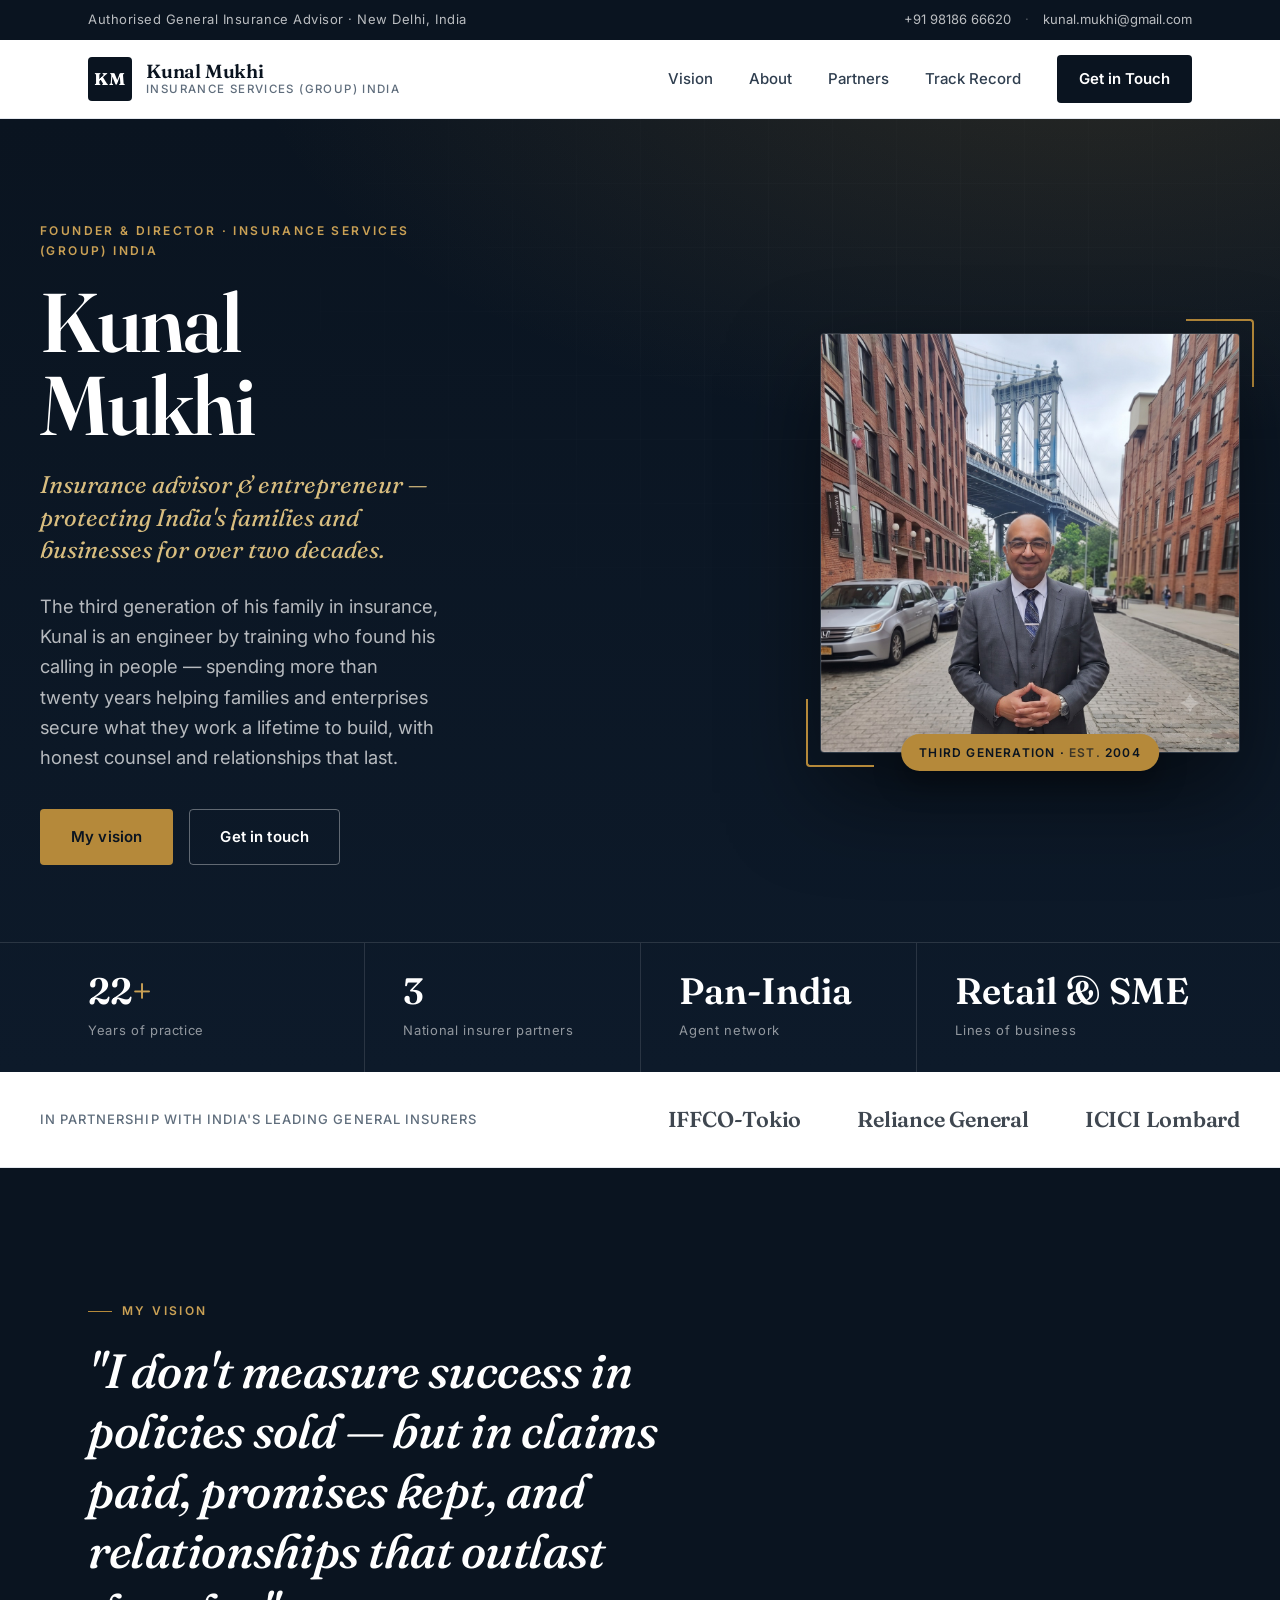
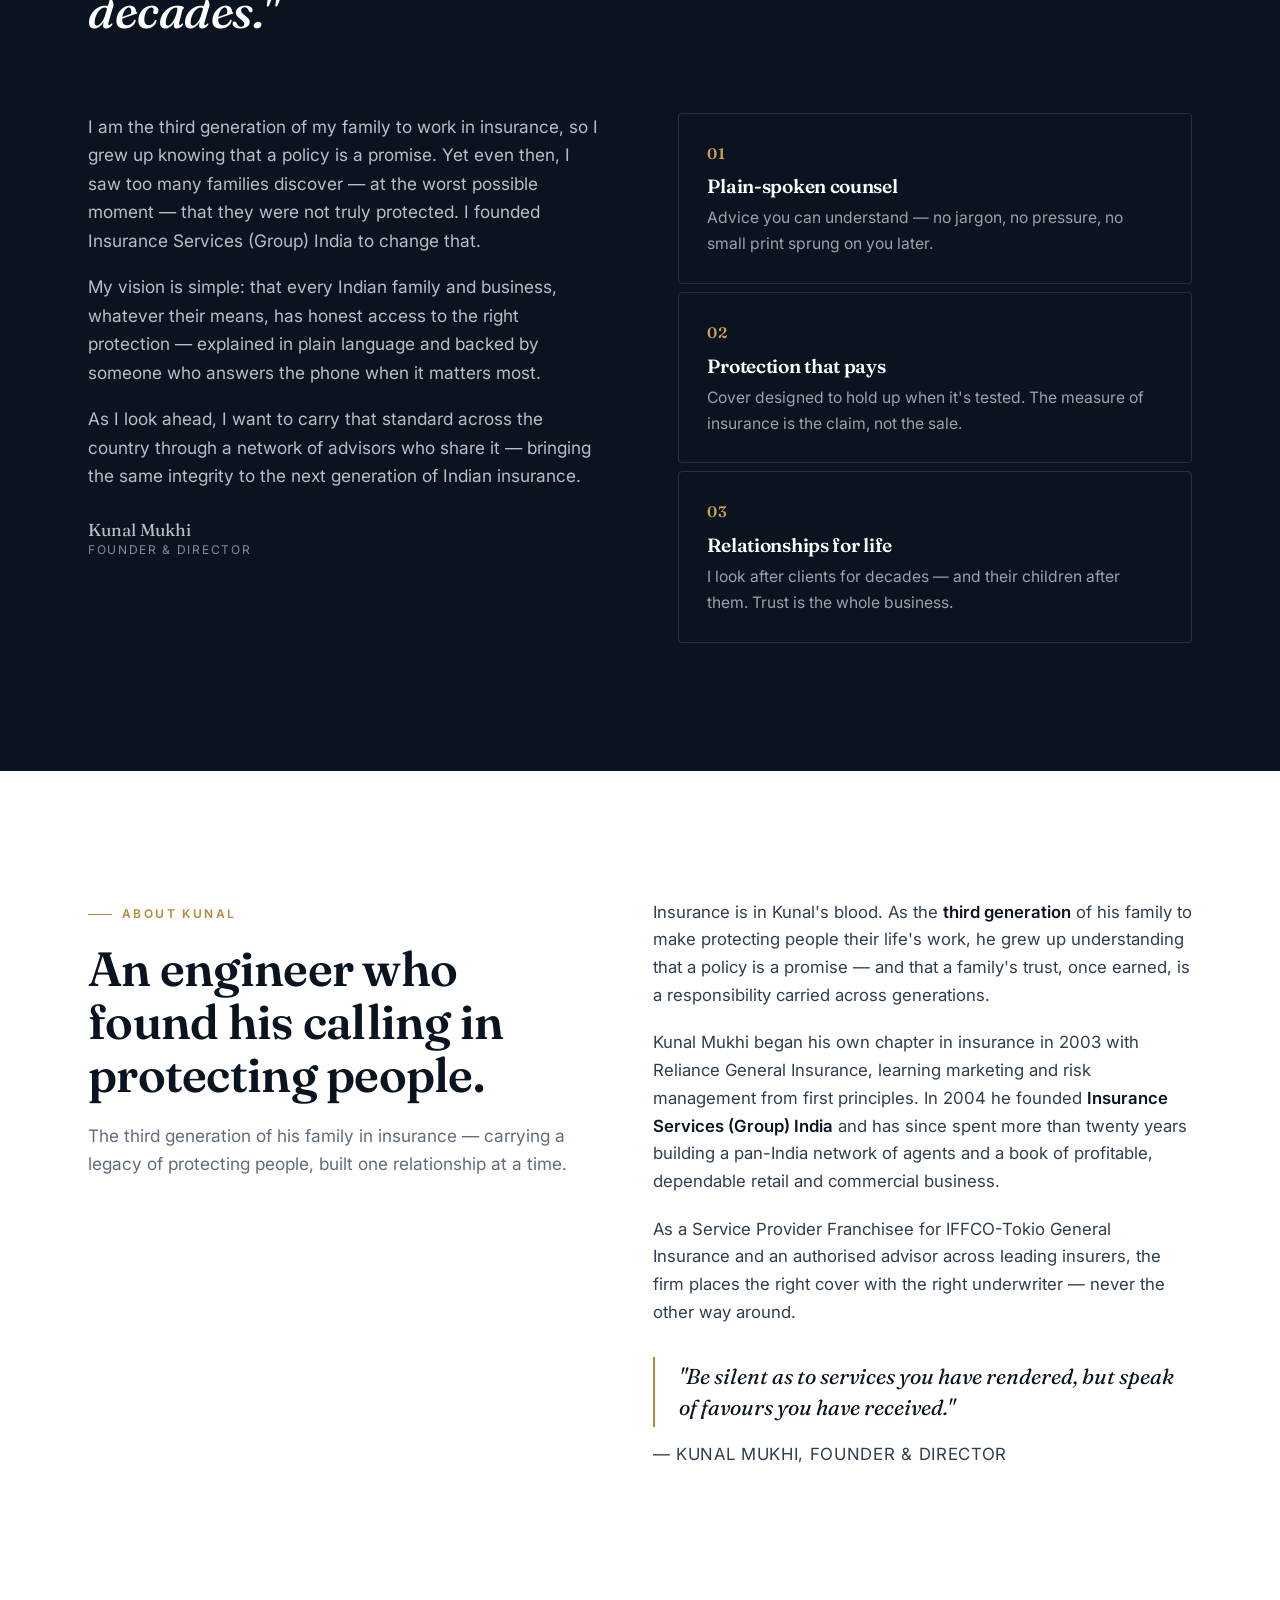
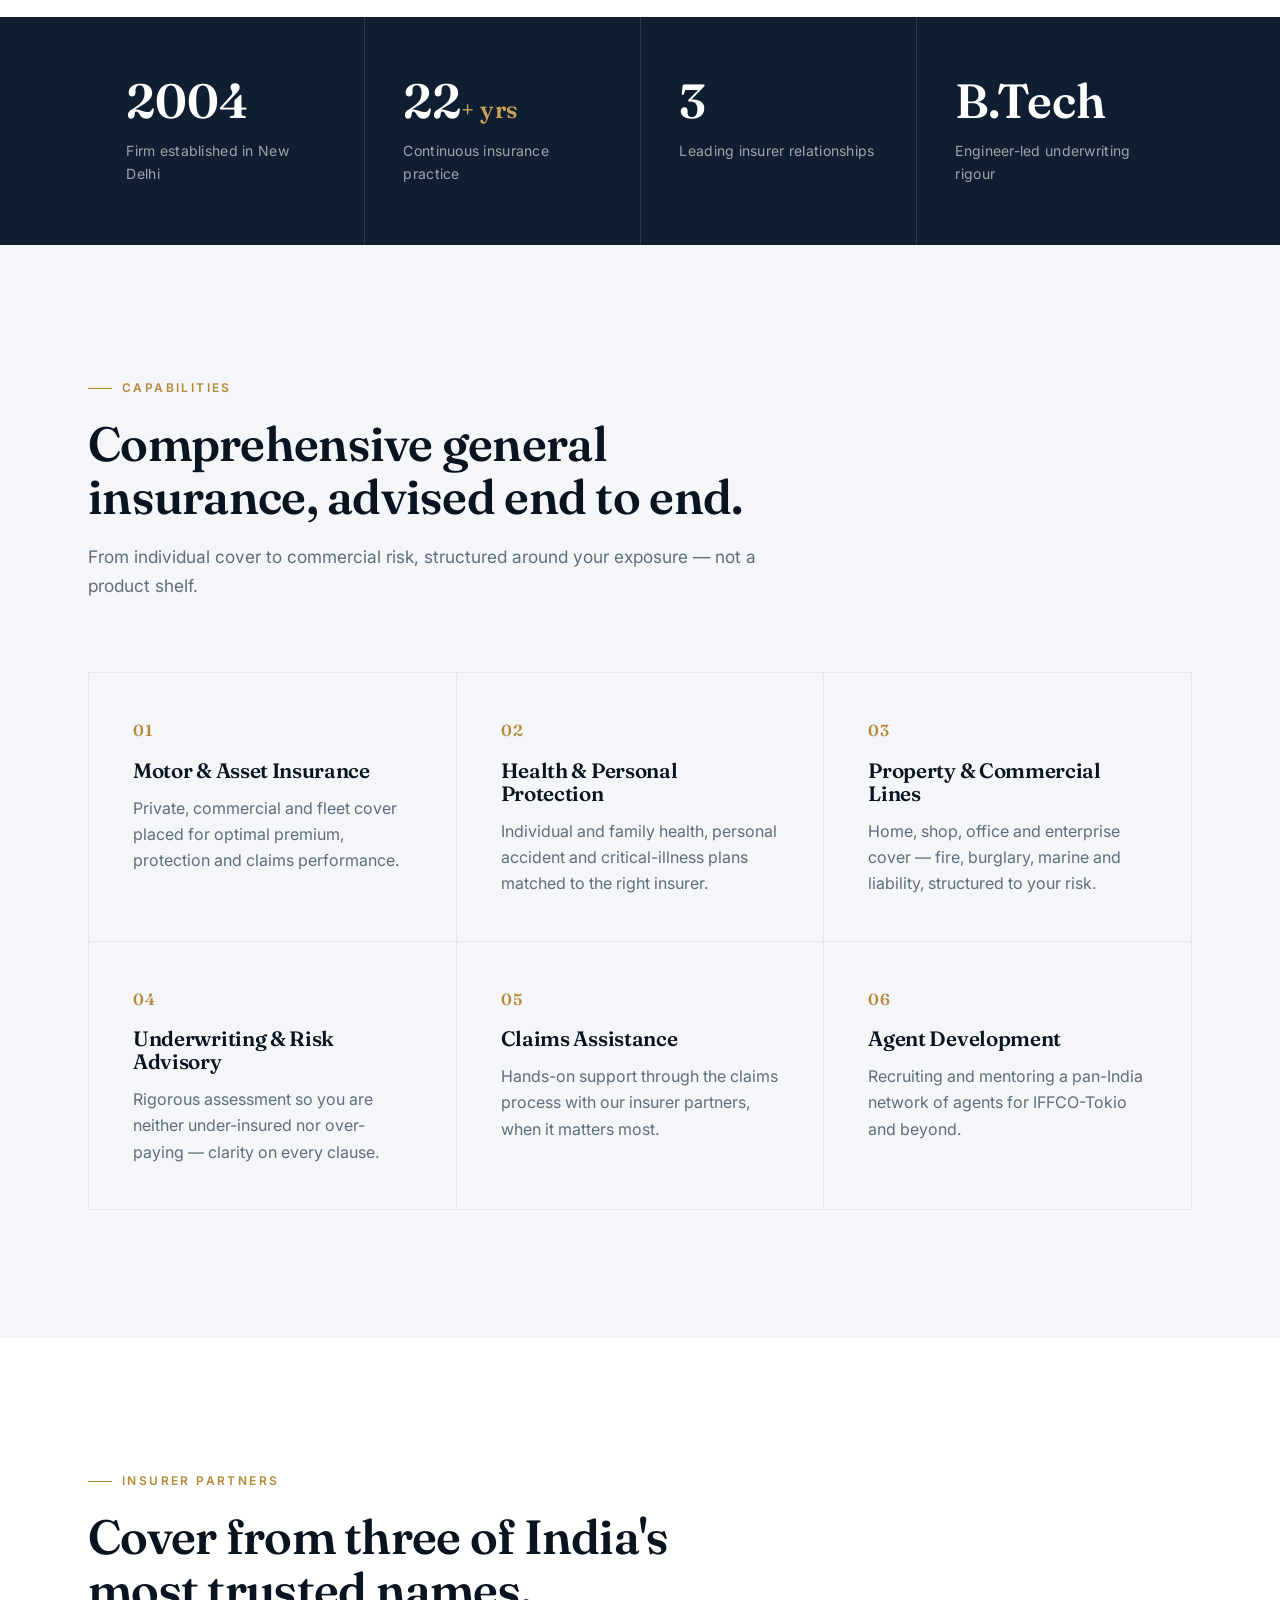
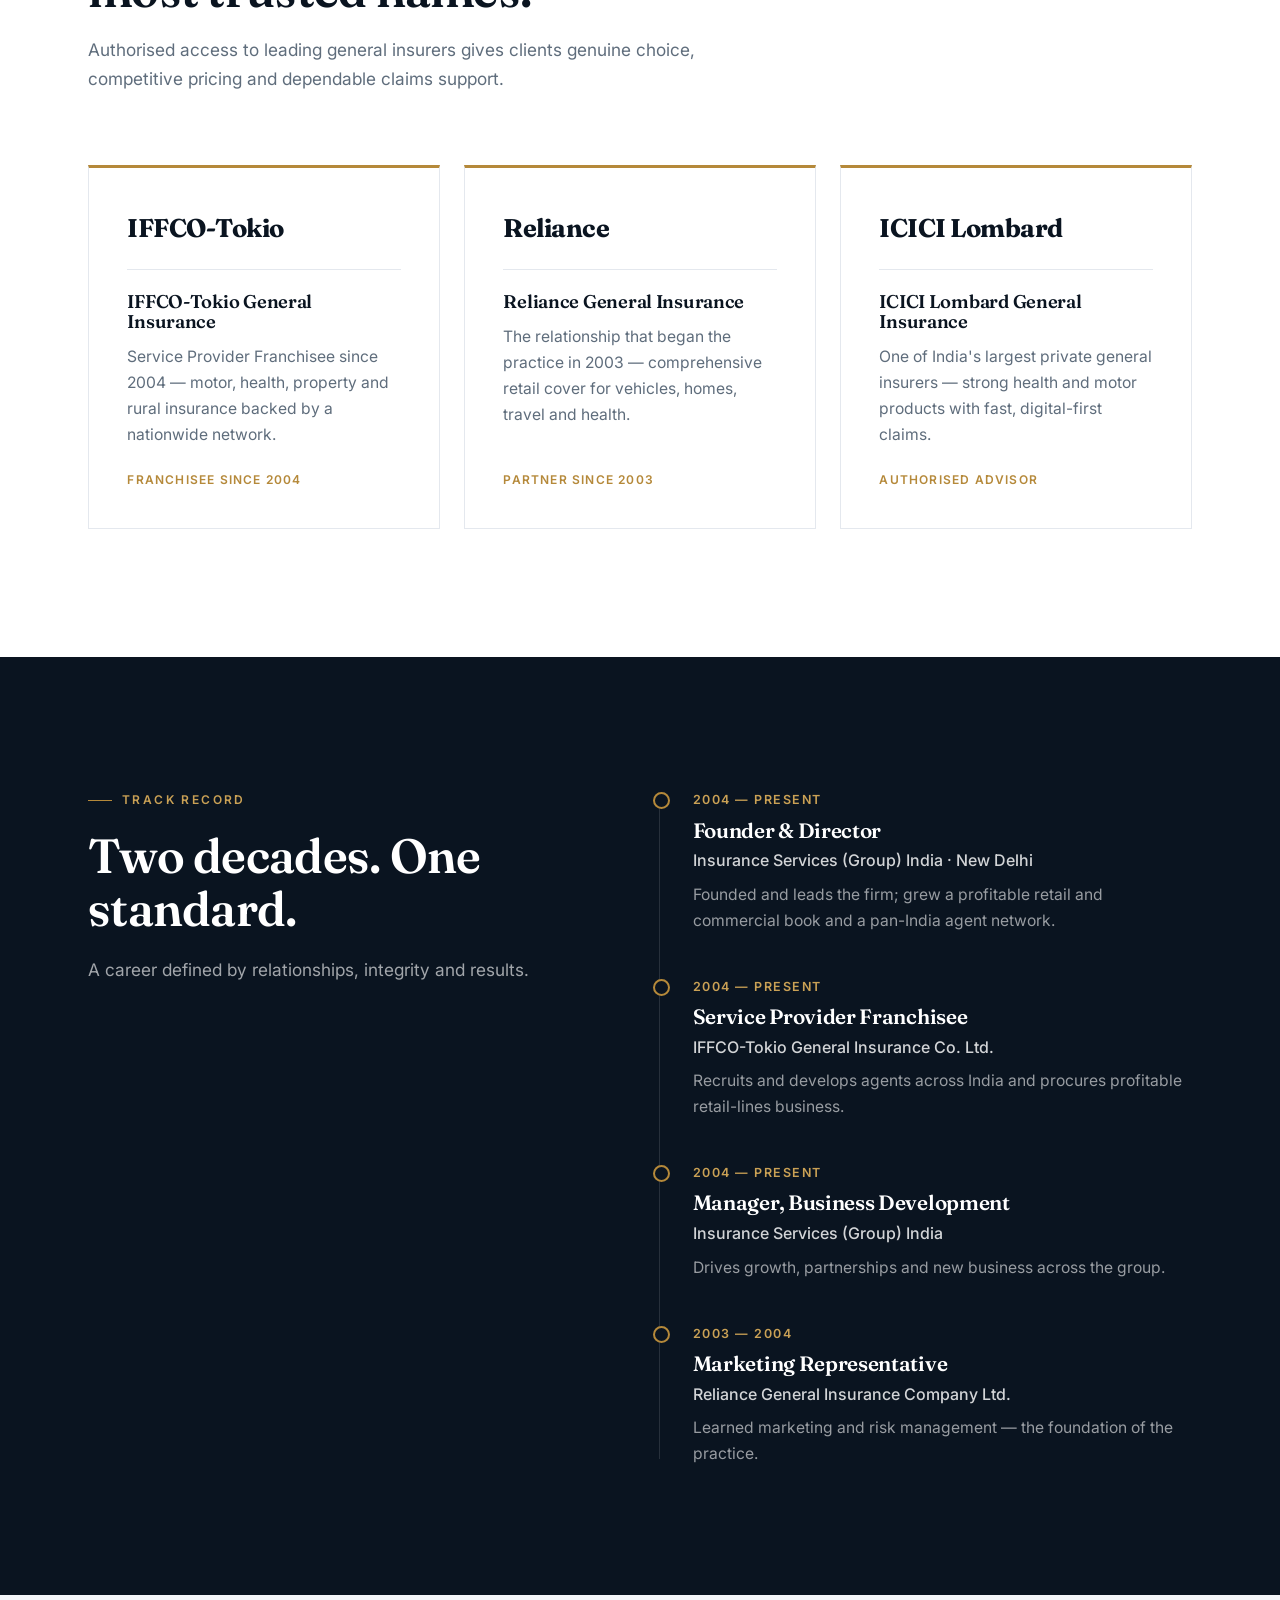
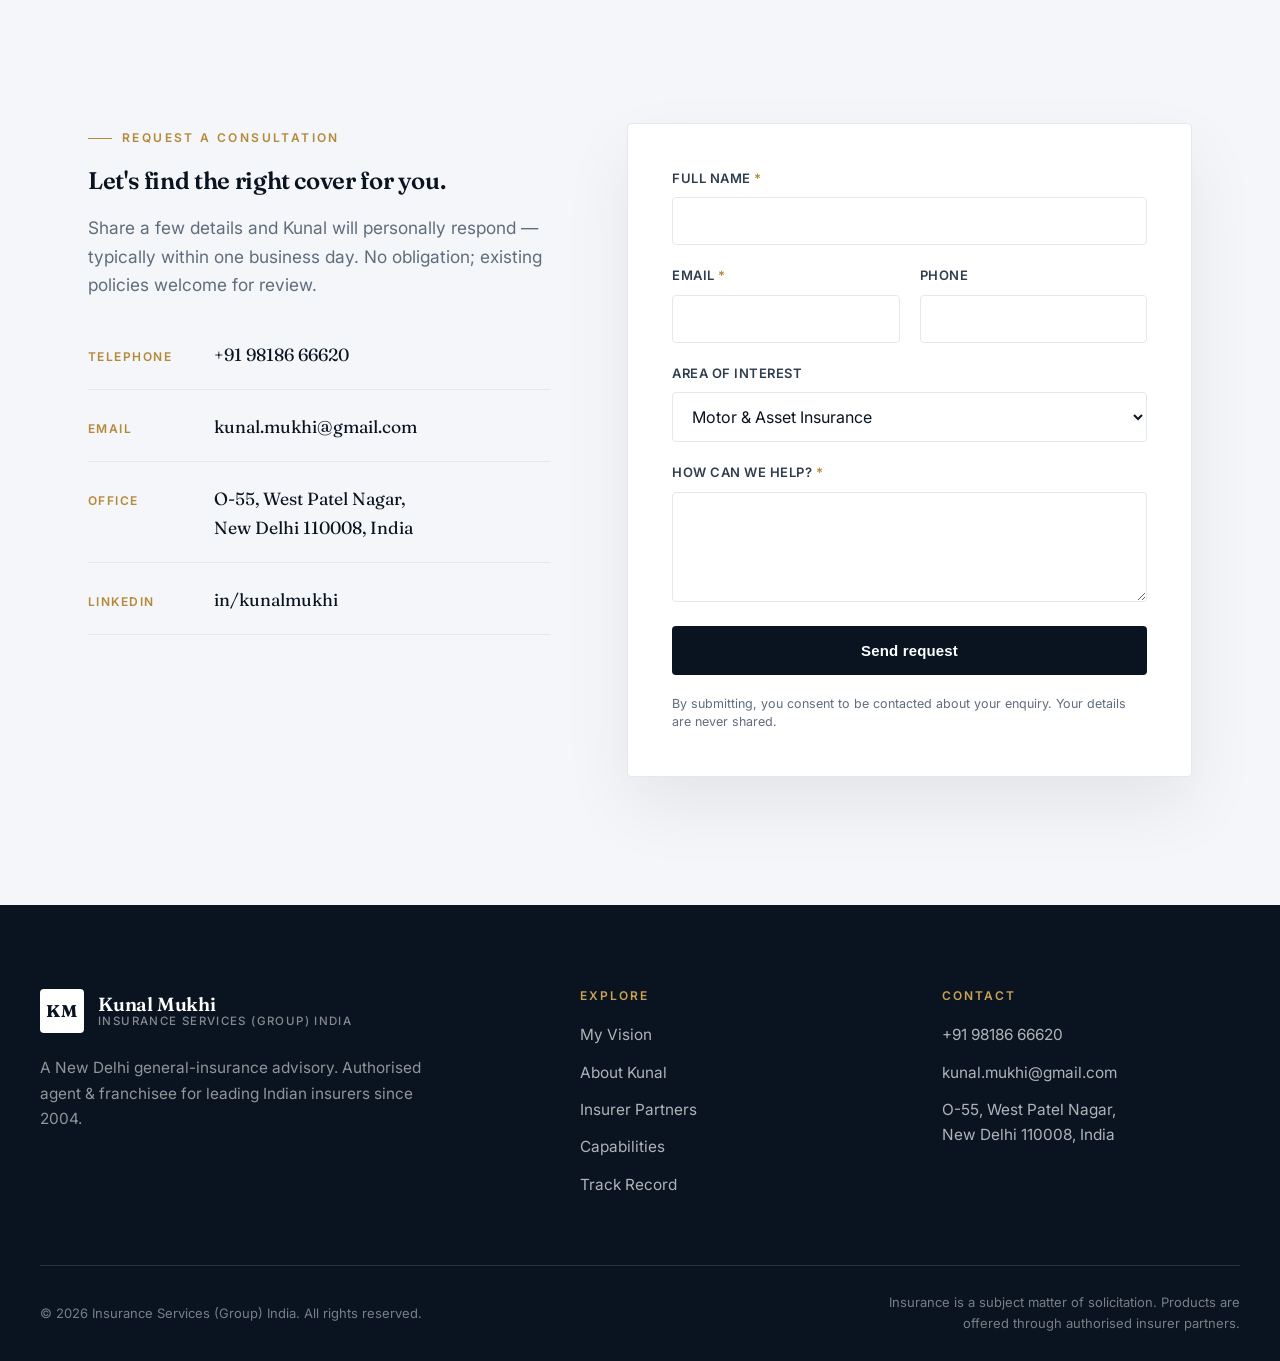
==== index.html @ b54c8eea "Kunal Mukhi personal website: institutional one-page landing - Personal, third-generation insurance " ====
<!DOCTYPE html>
<html lang="en">
<head>
  <meta charset="UTF-8" />
  <meta name="viewport" content="width=device-width, initial-scale=1.0" />
  <title>Kunal Mukhi — Insurance Services (Group) India</title>
  <meta name="description" content="Insurance Services (Group) India — a New Delhi general-insurance advisory led by Kunal Mukhi. Two decades of trusted underwriting, risk advisory and retail cover, in partnership with India's leading insurers." />
  <link rel="preconnect" href="https://fonts.googleapis.com" />
  <link rel="preconnect" href="https://fonts.gstatic.com" crossorigin />
  <link href="https://fonts.googleapis.com/css2?family=Fraunces:opsz,wght@9..144,400;9..144,500;9..144,600;9..144,700&family=Inter:wght@400;500;600;700&display=swap" rel="stylesheet" />
  <link rel="stylesheet" href="styles.css" />
</head>
<body>
  <!-- ===== Utility bar ===== -->
  <div class="utility">
    <div class="wrap utility__inner">
      <span class="utility__tag">Authorised General Insurance Advisor · New Delhi, India</span>
      <div class="utility__contact">
        <a href="tel:+919818666620">+91 98186 66620</a>
        <span class="sep">·</span>
        <a href="mailto:kunal.mukhi@gmail.com">kunal.mukhi@gmail.com</a>
      </div>
    </div>
  </div>

  <!-- ===== Navigation ===== -->
  <header class="nav" id="top">
    <div class="wrap nav__inner">
      <a href="#top" class="brand">
        <span class="brand__mark">KM</span>
        <span class="brand__text">
          <span class="brand__name">Kunal Mukhi</span>
          <span class="brand__sub">Insurance Services (Group) India</span>
        </span>
      </a>
      <nav class="nav__links" aria-label="Primary">
        <a href="#vision">Vision</a>
        <a href="#about">About</a>
        <a href="#partners">Partners</a>
        <a href="#record">Track Record</a>
        <a href="#contact" class="nav__cta">Get in Touch</a>
      </nav>
      <button class="nav__toggle" aria-label="Toggle menu" aria-expanded="false">
        <span></span><span></span><span></span>
      </button>
    </div>
  </header>

  <!-- ===== Hero ===== -->
  <section class="hero">
    <div class="wrap hero__inner">
      <div class="hero__content">
        <p class="eyebrow eyebrow--gold">Founder &amp; Director · Insurance Services (Group) India</p>
        <h1 class="hero__title">Kunal Mukhi</h1>
        <p class="hero__role">Insurance advisor &amp; entrepreneur — protecting India's families and businesses for over two decades.</p>
        <p class="hero__lede">
          The third generation of his family in insurance, Kunal is an engineer by training
          who found his calling in people — spending more than twenty years helping families
          and enterprises secure what they work a lifetime to build, with honest counsel and
          relationships that last.
        </p>
        <div class="hero__actions">
          <a href="#vision" class="btn btn--gold">My vision</a>
          <a href="#contact" class="btn btn--outline-light">Get in touch</a>
        </div>
      </div>
      <div class="hero__portrait">
        <div class="hero__frame">
          <img src="assets/kunal-mukhi.jpg" alt="Portrait of Kunal Mukhi" width="1200" height="1200" loading="eager" />
        </div>
        <span class="hero__badge">Third Generation · <em>Est.</em> 2004</span>
      </div>
    </div>
    <div class="hero__figures">
      <div class="wrap figures">
        <div class="figure"><span class="figure__num">22<em>+</em></span><span class="figure__label">Years of practice</span></div>
        <div class="figure"><span class="figure__num">3</span><span class="figure__label">National insurer partners</span></div>
        <div class="figure"><span class="figure__num">Pan&#8209;India</span><span class="figure__label">Agent network</span></div>
        <div class="figure"><span class="figure__num">Retail &amp; SME</span><span class="figure__label">Lines of business</span></div>
      </div>
    </div>
  </section>

  <!-- ===== Trust / partner strip ===== -->
  <section class="trust">
    <div class="wrap trust__inner">
      <p class="trust__label">In partnership with India's leading general insurers</p>
      <ul class="trust__logos">
        <li>IFFCO-Tokio</li>
        <li>Reliance General</li>
        <li>ICICI Lombard</li>
      </ul>
    </div>
  </section>

  <!-- ===== Vision ===== -->
  <section class="section section--dark vision" id="vision">
    <div class="wrap">
      <div class="section__head section__head--wide section__head--onDark">
        <p class="kicker kicker--gold">My Vision</p>
        <h2 class="vision__statement">"I don't measure success in policies sold — but in claims paid, promises kept, and relationships that outlast decades."</h2>
      </div>
      <div class="vision__body">
        <div class="vision__text">
          <p>
            I am the third generation of my family to work in insurance, so I grew up knowing
            that a policy is a promise. Yet even then, I saw too many families discover — at the
            worst possible moment — that they were not truly protected. I founded Insurance
            Services (Group) India to change that.
          </p>
          <p>
            My vision is simple: that every Indian family and business, whatever their means,
            has honest access to the right protection — explained in plain language and backed
            by someone who answers the phone when it matters most.
          </p>
          <p>
            As I look ahead, I want to carry that standard across the country through a
            network of advisors who share it — bringing the same integrity to the next
            generation of Indian insurance.
          </p>
          <p class="vision__sign">Kunal Mukhi</p>
          <p class="vision__sign-role">Founder &amp; Director</p>
        </div>
        <ul class="vision__pillars">
          <li>
            <span class="pillar__no">01</span>
            <h3>Plain-spoken counsel</h3>
            <p>Advice you can understand — no jargon, no pressure, no small print sprung on you later.</p>
          </li>
          <li>
            <span class="pillar__no">02</span>
            <h3>Protection that pays</h3>
            <p>Cover designed to hold up when it's tested. The measure of insurance is the claim, not the sale.</p>
          </li>
          <li>
            <span class="pillar__no">03</span>
            <h3>Relationships for life</h3>
            <p>I look after clients for decades — and their children after them. Trust is the whole business.</p>
          </li>
        </ul>
      </div>
    </div>
  </section>

  <!-- ===== About ===== -->
  <section class="section" id="about">
    <div class="wrap grid-split">
      <div class="section__head">
        <p class="kicker">About Kunal</p>
        <h2>An engineer who found his calling in protecting people.</h2>
        <p class="section__sub">
          The third generation of his family in insurance — carrying a legacy of protecting
          people, built one relationship at a time.
        </p>
      </div>
      <div class="prose">
        <p>
          Insurance is in Kunal's blood. As the <strong>third generation</strong> of his family
          to make protecting people their life's work, he grew up understanding that a policy is
          a promise — and that a family's trust, once earned, is a responsibility carried across
          generations.
        </p>
        <p>
          Kunal Mukhi began his own chapter in insurance in 2003 with Reliance General Insurance, learning
          marketing and risk management from first principles. In 2004 he founded
          <strong>Insurance Services (Group) India</strong> and has since spent more than
          twenty years building a pan-India network of agents and a book of profitable,
          dependable retail and commercial business.
        </p>
        <p>
          As a Service Provider Franchisee for IFFCO-Tokio General Insurance and an
          authorised advisor across leading insurers, the firm places the right cover with
          the right underwriter — never the other way around.
        </p>
        <blockquote>
          "Be silent as to services you have rendered, but speak of favours you have received."
        </blockquote>
        <p class="prose__sign">— Kunal Mukhi, Founder &amp; Director</p>
      </div>
    </div>
  </section>

  <!-- ===== Stats band ===== -->
  <section class="band">
    <div class="wrap band__grid">
      <div class="band__item">
        <span class="band__num">2004</span>
        <span class="band__label">Firm established in New Delhi</span>
      </div>
      <div class="band__item">
        <span class="band__num">22<em>+ yrs</em></span>
        <span class="band__label">Continuous insurance practice</span>
      </div>
      <div class="band__item">
        <span class="band__num">3</span>
        <span class="band__label">Leading insurer relationships</span>
      </div>
      <div class="band__item">
        <span class="band__num">B.Tech</span>
        <span class="band__label">Engineer-led underwriting rigour</span>
      </div>
    </div>
  </section>

  <!-- ===== Capabilities ===== -->
  <section class="section section--alt" id="capabilities">
    <div class="wrap">
      <div class="section__head section__head--wide">
        <p class="kicker">Capabilities</p>
        <h2>Comprehensive general insurance, advised end to end.</h2>
        <p class="section__sub">From individual cover to commercial risk, structured around your exposure — not a product shelf.</p>
      </div>
      <div class="caps">
        <article class="cap">
          <span class="cap__no">01</span>
          <h3>Motor &amp; Asset Insurance</h3>
          <p>Private, commercial and fleet cover placed for optimal premium, protection and claims performance.</p>
        </article>
        <article class="cap">
          <span class="cap__no">02</span>
          <h3>Health &amp; Personal Protection</h3>
          <p>Individual and family health, personal accident and critical-illness plans matched to the right insurer.</p>
        </article>
        <article class="cap">
          <span class="cap__no">03</span>
          <h3>Property &amp; Commercial Lines</h3>
          <p>Home, shop, office and enterprise cover — fire, burglary, marine and liability, structured to your risk.</p>
        </article>
        <article class="cap">
          <span class="cap__no">04</span>
          <h3>Underwriting &amp; Risk Advisory</h3>
          <p>Rigorous assessment so you are neither under-insured nor over-paying — clarity on every clause.</p>
        </article>
        <article class="cap">
          <span class="cap__no">05</span>
          <h3>Claims Assistance</h3>
          <p>Hands-on support through the claims process with our insurer partners, when it matters most.</p>
        </article>
        <article class="cap">
          <span class="cap__no">06</span>
          <h3>Agent Development</h3>
          <p>Recruiting and mentoring a pan-India network of agents for IFFCO-Tokio and beyond.</p>
        </article>
      </div>
    </div>
  </section>

  <!-- ===== Partners ===== -->
  <section class="section" id="partners">
    <div class="wrap">
      <div class="section__head section__head--wide">
        <p class="kicker">Insurer Partners</p>
        <h2>Cover from three of India's most trusted names.</h2>
        <p class="section__sub">
          Authorised access to leading general insurers gives clients genuine choice,
          competitive pricing and dependable claims support.
        </p>
      </div>
      <div class="partners">
        <article class="partner">
          <div class="partner__wordmark">IFFCO-Tokio</div>
          <h3>IFFCO-Tokio General Insurance</h3>
          <p>Service Provider Franchisee since 2004 — motor, health, property and rural insurance backed by a nationwide network.</p>
          <span class="partner__meta">Franchisee since 2004</span>
        </article>
        <article class="partner">
          <div class="partner__wordmark">Reliance</div>
          <h3>Reliance General Insurance</h3>
          <p>The relationship that began the practice in 2003 — comprehensive retail cover for vehicles, homes, travel and health.</p>
          <span class="partner__meta">Partner since 2003</span>
        </article>
        <article class="partner">
          <div class="partner__wordmark">ICICI Lombard</div>
          <h3>ICICI Lombard General Insurance</h3>
          <p>One of India's largest private general insurers — strong health and motor products with fast, digital-first claims.</p>
          <span class="partner__meta">Authorised advisor</span>
        </article>
      </div>
    </div>
  </section>

  <!-- ===== Track record / timeline ===== -->
  <section class="section section--dark" id="record">
    <div class="wrap grid-split">
      <div class="section__head section__head--onDark">
        <p class="kicker kicker--gold">Track Record</p>
        <h2>Two decades. One standard.</h2>
        <p class="section__sub">A career defined by relationships, integrity and results.</p>
      </div>
      <ol class="timeline">
        <li class="tl">
          <span class="tl__year">2004 — Present</span>
          <h3>Founder &amp; Director</h3>
          <p class="tl__org">Insurance Services (Group) India · New Delhi</p>
          <p>Founded and leads the firm; grew a profitable retail and commercial book and a pan-India agent network.</p>
        </li>
        <li class="tl">
          <span class="tl__year">2004 — Present</span>
          <h3>Service Provider Franchisee</h3>
          <p class="tl__org">IFFCO-Tokio General Insurance Co. Ltd.</p>
          <p>Recruits and develops agents across India and procures profitable retail-lines business.</p>
        </li>
        <li class="tl">
          <span class="tl__year">2004 — Present</span>
          <h3>Manager, Business Development</h3>
          <p class="tl__org">Insurance Services (Group) India</p>
          <p>Drives growth, partnerships and new business across the group.</p>
        </li>
        <li class="tl">
          <span class="tl__year">2003 — 2004</span>
          <h3>Marketing Representative</h3>
          <p class="tl__org">Reliance General Insurance Company Ltd.</p>
          <p>Learned marketing and risk management — the foundation of the practice.</p>
        </li>
      </ol>
    </div>
  </section>

  <!-- ===== Contact ===== -->
  <section class="section section--alt" id="contact">
    <div class="wrap contact">
      <div class="contact__intro">
        <p class="kicker">Request a Consultation</p>
        <h2>Let's find the right cover for you.</h2>
        <p class="section__sub">
          Share a few details and Kunal will personally respond — typically within one
          business day. No obligation; existing policies welcome for review.
        </p>
        <ul class="contact__list">
          <li>
            <span class="contact__k">Telephone</span>
            <a class="contact__v" href="tel:+919818666620">+91 98186 66620</a>
          </li>
          <li>
            <span class="contact__k">Email</span>
            <a class="contact__v" href="mailto:kunal.mukhi@gmail.com">kunal.mukhi@gmail.com</a>
          </li>
          <li>
            <span class="contact__k">Office</span>
            <span class="contact__v">O-55, West Patel Nagar,<br />New Delhi 110008, India</span>
          </li>
          <li>
            <span class="contact__k">LinkedIn</span>
            <a class="contact__v" href="https://www.linkedin.com/in/kunalmukhi-83765b1a" target="_blank" rel="noopener">in/kunalmukhi</a>
          </li>
        </ul>
      </div>

      <div class="formcard">
        <form id="contactForm" class="form" novalidate>
          <div class="field">
            <label for="name">Full name <span aria-hidden="true">*</span></label>
            <input type="text" id="name" name="name" autocomplete="name" required />
          </div>
          <div class="field-row">
            <div class="field">
              <label for="email">Email <span aria-hidden="true">*</span></label>
              <input type="email" id="email" name="email" autocomplete="email" required />
            </div>
            <div class="field">
              <label for="phone">Phone</label>
              <input type="tel" id="phone" name="phone" autocomplete="tel" />
            </div>
          </div>
          <div class="field">
            <label for="interest">Area of interest</label>
            <select id="interest" name="interest">
              <option value="Motor & Asset Insurance">Motor &amp; Asset Insurance</option>
              <option value="Health & Personal Protection">Health &amp; Personal Protection</option>
              <option value="Property & Commercial Lines">Property &amp; Commercial Lines</option>
              <option value="Policy Review / Underwriting Advice">Policy Review / Underwriting Advice</option>
              <option value="Become an Agent">Become an Agent</option>
              <option value="Other">Other</option>
            </select>
          </div>
          <div class="field">
            <label for="message">How can we help? <span aria-hidden="true">*</span></label>
            <textarea id="message" name="message" rows="4" required></textarea>
          </div>
          <!-- honeypot: hidden from users, catches bots -->
          <input type="checkbox" name="botcheck" class="hp" tabindex="-1" autocomplete="off" />
          <button type="submit" class="btn btn--dark form__submit">
            <span class="form__submit-label">Send request</span>
            <span class="form__spinner" aria-hidden="true"></span>
          </button>
          <p class="form__note">By submitting, you consent to be contacted about your enquiry. Your details are never shared.</p>
          <p class="form__status" role="status" aria-live="polite"></p>
        </form>
      </div>
    </div>
  </section>

  <!-- ===== Footer ===== -->
  <footer class="footer">
    <div class="wrap footer__top">
      <div class="footer__brand">
        <div class="brand brand--footer">
          <span class="brand__mark">KM</span>
          <span class="brand__text">
            <span class="brand__name">Kunal Mukhi</span>
            <span class="brand__sub">Insurance Services (Group) India</span>
          </span>
        </div>
        <p class="footer__blurb">
          A New Delhi general-insurance advisory. Authorised agent &amp; franchisee for
          leading Indian insurers since 2004.
        </p>
      </div>
      <nav class="footer__col" aria-label="Sections">
        <h4>Explore</h4>
        <a href="#vision">My Vision</a>
        <a href="#about">About Kunal</a>
        <a href="#partners">Insurer Partners</a>
        <a href="#capabilities">Capabilities</a>
        <a href="#record">Track Record</a>
      </nav>
      <div class="footer__col">
        <h4>Contact</h4>
        <a href="tel:+919818666620">+91 98186 66620</a>
        <a href="mailto:kunal.mukhi@gmail.com">kunal.mukhi@gmail.com</a>
        <span>O-55, West Patel Nagar,<br />New Delhi 110008, India</span>
      </div>
    </div>
    <div class="wrap footer__bottom">
      <p>© <span id="year"></span> Insurance Services (Group) India. All rights reserved.</p>
      <p class="footer__disc">Insurance is a subject matter of solicitation. Products are offered through authorised insurer partners.</p>
    </div>
  </footer>

  <script src="script.js"></script>
</body>
</html>
---- styles.css ----
/* ===============================================================
   Insurance Services (Group) India — Kunal Mukhi
   Institutional / high-finance identity.
   Cool white + deep navy ink + restrained gold. Sharp corners.
   =============================================================== */

:root {
  --ink:       #0a1420;   /* near-black navy — dark sections */
  --navy:      #0f1e30;
  --navy-2:    #16283e;
  --slate:     #2f3e4f;   /* body text on light */
  --muted:     #5f6d7c;
  --line:      #e4e8ee;
  --line-dk:   rgba(255,255,255,.12);
  --bg:        #ffffff;
  --bg-alt:    #f4f6f9;   /* cool light band */
  --gold:      #b5893a;   /* restrained gold */
  --gold-2:    #caa155;
  --gold-soft: #d8bd7f;
  --white:     #ffffff;

  --serif: "Fraunces", Georgia, "Times New Roman", serif;
  --sans:  "Inter", -apple-system, BlinkMacSystemFont, "Segoe UI", sans-serif;

  --wrap: 1200px;
  --r: 4px;               /* sharp, corporate */
}

* { box-sizing: border-box; margin: 0; padding: 0; }
html { scroll-behavior: smooth; }
body {
  font-family: var(--sans);
  color: var(--slate);
  background: var(--bg);
  line-height: 1.65;
  -webkit-font-smoothing: antialiased;
  text-rendering: optimizeLegibility;
}
.wrap { width: 100%; max-width: var(--wrap); margin: 0 auto; padding: 0 clamp(20px, 5vw, 48px); }
a { color: inherit; text-decoration: none; }
h1, h2, h3, h4 { font-family: var(--serif); font-weight: 600; line-height: 1.1; letter-spacing: -0.015em; color: var(--ink); }

.eyebrow, .kicker {
  font-family: var(--sans); font-size: 12px; font-weight: 600;
  letter-spacing: .2em; text-transform: uppercase; color: var(--gold);
  display: inline-block; margin-bottom: 20px;
}
.kicker { position: relative; padding-left: 34px; }
.kicker::before { content: ""; position: absolute; left: 0; top: 50%; width: 24px; height: 1px; background: var(--gold); }
.kicker--gold, .eyebrow--gold { color: var(--gold-2); }

/* ===== Utility bar ===== */
.utility { background: var(--ink); color: rgba(255,255,255,.72); font-size: 13px; }
.utility__inner { display: flex; align-items: center; justify-content: space-between; height: 40px; }
.utility__tag { letter-spacing: .04em; }
.utility__contact a { color: rgba(255,255,255,.72); transition: color .2s; }
.utility__contact a:hover { color: var(--gold-soft); }
.utility__contact .sep { margin: 0 10px; opacity: .4; }

/* ===== Navigation ===== */
.nav {
  position: sticky; top: 0; z-index: 50;
  background: rgba(255,255,255,.9); backdrop-filter: saturate(160%) blur(12px);
  border-bottom: 1px solid var(--line); transition: box-shadow .3s;
}
.nav.is-scrolled { box-shadow: 0 6px 30px rgba(10,20,32,.08); }
.nav__inner { display: flex; align-items: center; justify-content: space-between; height: 78px; }

.brand { display: inline-flex; align-items: center; gap: 14px; }
.brand__mark {
  display: grid; place-items: center; width: 44px; height: 44px; border-radius: var(--r);
  background: var(--ink); color: var(--white);
  font-family: var(--serif); font-size: 17px; font-weight: 700; letter-spacing: .04em;
}
.brand__text { display: flex; flex-direction: column; line-height: 1.15; }
.brand__name { font-family: var(--serif); font-size: 19px; font-weight: 600; color: var(--ink); letter-spacing: -0.01em; }
.brand__sub { font-size: 11.5px; letter-spacing: .12em; text-transform: uppercase; color: var(--muted); font-weight: 500; }

.nav__links { display: flex; align-items: center; gap: 36px; }
.nav__links a { font-size: 15px; font-weight: 500; color: var(--slate); transition: color .2s; }
.nav__links a:hover { color: var(--gold); }
.nav__cta {
  padding: 12px 22px; background: var(--ink); color: var(--white) !important;
  border-radius: var(--r); font-weight: 600 !important; transition: background .2s;
}
.nav__cta:hover { background: var(--gold); }

.nav__toggle { display: none; flex-direction: column; gap: 5px; background: none; border: 0; cursor: pointer; padding: 8px; }
.nav__toggle span { width: 26px; height: 2px; background: var(--ink); transition: .3s; }

/* ===== Buttons ===== */
.btn {
  display: inline-flex; align-items: center; justify-content: center; gap: 10px;
  padding: 15px 30px; border-radius: var(--r); font-weight: 600; font-size: 15px;
  letter-spacing: .01em; cursor: pointer; border: 1px solid transparent;
  transition: transform .2s, background .2s, color .2s, border-color .2s, box-shadow .2s;
}
.btn--gold { background: var(--gold); color: var(--ink); }
.btn--gold:hover { background: var(--gold-2); transform: translateY(-2px); box-shadow: 0 14px 34px rgba(181,137,58,.32); }
.btn--outline-light { border-color: rgba(255,255,255,.35); color: var(--white); }
.btn--outline-light:hover { border-color: var(--white); background: rgba(255,255,255,.06); transform: translateY(-2px); }
.btn--dark { background: var(--ink); color: var(--white); }
.btn--dark:hover { background: var(--navy-2); transform: translateY(-2px); box-shadow: 0 14px 34px rgba(10,20,32,.24); }

/* ===== Hero ===== */
.hero { position: relative; background: var(--ink); color: var(--white); overflow: hidden; }
.hero::before {
  content: ""; position: absolute; inset: 0;
  background:
    radial-gradient(120% 80% at 85% -10%, rgba(181,137,58,.18), transparent 55%),
    linear-gradient(180deg, #0a1420 0%, #0d1a2a 100%);
}
.hero::after {
  content: ""; position: absolute; inset: 0; opacity: .5;
  background-image: linear-gradient(rgba(255,255,255,.04) 1px, transparent 1px),
                    linear-gradient(90deg, rgba(255,255,255,.04) 1px, transparent 1px);
  background-size: 64px 64px; mask-image: radial-gradient(80% 60% at 70% 20%, #000, transparent 75%);
}
.hero__inner {
  position: relative; padding: clamp(56px, 8vw, 104px) 0 clamp(48px, 6vw, 84px);
  display: grid; grid-template-columns: 1.15fr 0.85fr; gap: clamp(36px, 5vw, 72px); align-items: center;
}
.hero__content { max-width: 40ch; }
.hero__title { font-size: clamp(3rem, 6.5vw, 5.2rem); font-weight: 600; color: var(--white); line-height: 1; letter-spacing: -0.025em; }
.hero__role { margin-top: 22px; font-family: var(--serif); font-style: italic; font-size: clamp(1.15rem, 2.1vw, 1.5rem); color: var(--gold-soft); line-height: 1.35; }
.hero__lede { margin-top: 24px; font-size: clamp(1rem, 1.7vw, 1.15rem); color: rgba(255,255,255,.7); max-width: 52ch; }
.hero__actions { margin-top: 36px; display: flex; flex-wrap: wrap; gap: 16px; }

/* Portrait */
.hero__portrait { position: relative; justify-self: end; width: 100%; max-width: 420px; }
.hero__frame {
  position: relative; border-radius: var(--r); overflow: hidden;
  border: 1px solid rgba(255,255,255,.14);
  box-shadow: 0 40px 90px rgba(0,0,0,.5);
}
.hero__frame::after { content: ""; position: absolute; inset: 0; box-shadow: inset 0 0 0 1px rgba(255,255,255,.06); pointer-events: none; }
.hero__frame img { display: block; width: 100%; height: 100%; aspect-ratio: 1/1; object-fit: cover; object-position: 50% 35%; }
.hero__portrait::before { content: ""; position: absolute; inset: -14px -14px auto auto; width: 66px; height: 66px; border-top: 2px solid var(--gold); border-right: 2px solid var(--gold); border-top-right-radius: var(--r); }
.hero__portrait::after { content: ""; position: absolute; inset: auto auto -14px -14px; width: 66px; height: 66px; border-bottom: 2px solid var(--gold); border-left: 2px solid var(--gold); border-bottom-left-radius: var(--r); }
.hero__badge {
  position: absolute; left: 50%; bottom: -18px; transform: translateX(-50%);
  background: var(--gold); color: var(--ink); font-size: 12px; font-weight: 600;
  letter-spacing: .1em; text-transform: uppercase; padding: 9px 18px; border-radius: 999px;
  white-space: nowrap; box-shadow: 0 12px 28px rgba(0,0,0,.35);
}
.hero__badge em { font-style: normal; opacity: .7; }

.hero__figures { position: relative; border-top: 1px solid var(--line-dk); }
.figures { display: grid; grid-template-columns: repeat(4, 1fr); }
.figure { padding: 30px 0; }
.figure + .figure { border-left: 1px solid var(--line-dk); padding-left: clamp(20px, 3vw, 40px); }
.figure__num { display: block; font-family: var(--serif); font-size: clamp(1.6rem, 3vw, 2.3rem); font-weight: 600; color: var(--white); line-height: 1; }
.figure__num em { color: var(--gold-2); font-style: normal; }
.figure__label { display: block; margin-top: 10px; font-size: 13px; letter-spacing: .05em; color: rgba(255,255,255,.55); }

/* ===== Trust strip ===== */
.trust { background: var(--bg); border-bottom: 1px solid var(--line); }
.trust__inner { display: flex; align-items: center; justify-content: space-between; gap: 32px; padding: 30px 0; flex-wrap: wrap; }
.trust__label { font-size: 13px; letter-spacing: .08em; text-transform: uppercase; color: var(--muted); font-weight: 500; }
.trust__logos { list-style: none; display: flex; align-items: center; gap: clamp(24px, 5vw, 56px); flex-wrap: wrap; }
.trust__logos li { font-family: var(--serif); font-size: clamp(1.05rem, 2vw, 1.35rem); font-weight: 600; color: var(--ink); opacity: .78; letter-spacing: -0.01em; }

/* ===== Section scaffolding ===== */
.section { padding: clamp(72px, 10vw, 128px) 0; }
.section--alt { background: var(--bg-alt); }
.section--dark { background: var(--ink); color: var(--white); }
.section__head { max-width: 560px; }
.section__head--wide { max-width: 680px; margin-bottom: clamp(48px, 6vw, 72px); }
.section__head h2 { font-size: clamp(1.9rem, 3.8vw, 3rem); }
.section__sub { margin-top: 20px; color: var(--muted); font-size: 1.08rem; }
.section__head--onDark h2 { color: var(--white); }
.section__head--onDark .section__sub { color: rgba(255,255,255,.62); }

.grid-split { display: grid; grid-template-columns: 0.95fr 1.05fr; gap: clamp(40px, 6vw, 88px); align-items: start; }

/* ===== About prose ===== */
.prose p { color: var(--slate); margin-bottom: 20px; font-size: 1.05rem; }
.prose strong { color: var(--ink); font-weight: 600; }
.prose blockquote {
  font-family: var(--serif); font-style: italic; font-size: 1.35rem; line-height: 1.45;
  color: var(--ink); border-left: 2px solid var(--gold); padding: 4px 0 4px 24px; margin: 30px 0 14px;
}
.prose__sign { font-size: 14px; letter-spacing: .04em; color: var(--muted); text-transform: uppercase; }

/* ===== Vision (on dark) ===== */
.vision__statement {
  font-size: clamp(1.7rem, 3.6vw, 2.9rem); font-weight: 500; font-style: italic;
  color: var(--white); line-height: 1.25; max-width: 20ch; letter-spacing: -0.01em;
}
.vision__body { display: grid; grid-template-columns: 1fr 1fr; gap: clamp(40px, 6vw, 88px); align-items: start; }
.vision__text p { color: rgba(255,255,255,.72); font-size: 1.08rem; margin-bottom: 18px; }
.vision__sign { font-family: var(--serif); font-size: 1.6rem; color: var(--gold-soft); margin: 30px 0 2px !important; line-height: 1; }
.vision__sign-role { font-size: 12px !important; letter-spacing: .14em; text-transform: uppercase; color: rgba(255,255,255,.5) !important; margin: 0 !important; }
.vision__pillars { list-style: none; display: grid; gap: 8px; }
.vision__pillars li { padding: 26px 28px; border: 1px solid var(--line-dk); border-radius: var(--r); transition: background .25s, border-color .25s; }
.vision__pillars li:hover { background: rgba(255,255,255,.03); border-color: rgba(255,255,255,.2); }
.pillar__no { font-family: var(--serif); font-size: .95rem; font-weight: 600; color: var(--gold-2); letter-spacing: .06em; }
.vision__pillars h3 { color: var(--white); font-size: 1.2rem; margin: 10px 0 8px; }
.vision__pillars p { color: rgba(255,255,255,.6); font-size: .98rem; margin: 0; }

/* ===== Stats band ===== */
.band { background: var(--navy); color: var(--white); }
.band__grid { display: grid; grid-template-columns: repeat(4, 1fr); }
.band__item { padding: clamp(40px, 5vw, 60px) clamp(20px, 3vw, 40px); }
.band__item + .band__item { border-left: 1px solid var(--line-dk); }
.band__num { display: block; font-family: var(--serif); font-size: clamp(2rem, 4vw, 3rem); font-weight: 600; color: var(--white); line-height: 1; }
.band__num em { font-style: normal; font-size: .5em; color: var(--gold-2); letter-spacing: .02em; }
.band__label { display: block; margin-top: 14px; font-size: 14px; color: rgba(255,255,255,.6); letter-spacing: .02em; }

/* ===== Capabilities ===== */
.caps { display: grid; grid-template-columns: repeat(3, 1fr); gap: 1px; background: var(--line); border: 1px solid var(--line); }
.cap { background: var(--bg-alt); padding: clamp(30px, 3.5vw, 44px); transition: background .25s, transform .25s; position: relative; }
.section:not(.section--alt) .caps { background: var(--line); }
.section:not(.section--alt) .cap { background: var(--bg); }
.cap:hover { background: var(--white); transform: translateY(-3px); box-shadow: 0 20px 44px rgba(10,20,32,.08); z-index: 1; }
.cap__no { font-family: var(--serif); font-size: 1rem; font-weight: 600; color: var(--gold); letter-spacing: .06em; }
.cap h3 { font-size: 1.3rem; margin: 16px 0 12px; }
.cap p { color: var(--muted); font-size: 1rem; }

/* ===== Partners ===== */
.partners { display: grid; grid-template-columns: repeat(3, 1fr); gap: 24px; }
.partner {
  background: var(--bg); border: 1px solid var(--line); border-top: 3px solid var(--gold);
  padding: clamp(30px, 3vw, 42px); display: flex; flex-direction: column;
  transition: transform .25s, box-shadow .25s;
}
.partner:hover { transform: translateY(-4px); box-shadow: 0 24px 54px rgba(10,20,32,.12); }
.partner__wordmark {
  font-family: var(--serif); font-size: 1.6rem; font-weight: 700; color: var(--ink);
  padding-bottom: 20px; margin-bottom: 22px; border-bottom: 1px solid var(--line); letter-spacing: -0.02em;
}
.partner h3 { font-size: 1.15rem; margin-bottom: 12px; }
.partner p { color: var(--muted); font-size: .98rem; flex: 1; }
.partner__meta { margin-top: 22px; font-size: 12px; letter-spacing: .1em; text-transform: uppercase; color: var(--gold); font-weight: 600; }

/* ===== Timeline (on dark) ===== */
.timeline { list-style: none; position: relative; }
.timeline::before { content: ""; position: absolute; left: 6px; top: 8px; bottom: 8px; width: 1px; background: var(--line-dk); }
.tl { position: relative; padding: 0 0 38px 40px; }
.tl:last-child { padding-bottom: 0; }
.tl::before { content: ""; position: absolute; left: 0; top: 7px; width: 13px; height: 13px; border-radius: 50%; background: var(--ink); border: 2px solid var(--gold); }
.tl__year { font-size: 12.5px; letter-spacing: .12em; text-transform: uppercase; color: var(--gold-2); font-weight: 600; }
.tl h3 { font-size: 1.3rem; margin: 8px 0 5px; color: var(--white); }
.tl__org { color: rgba(255,255,255,.82); font-weight: 500; margin-bottom: 8px; }
.tl p:not(.tl__org) { color: rgba(255,255,255,.58); font-size: .98rem; }

/* ===== Contact ===== */
.contact { display: grid; grid-template-columns: 0.9fr 1.1fr; gap: clamp(40px, 6vw, 80px); align-items: start; }
.contact__list { list-style: none; margin-top: 40px; display: grid; gap: 22px; }
.contact__list li { display: grid; grid-template-columns: 110px 1fr; align-items: baseline; gap: 16px; padding-bottom: 20px; border-bottom: 1px solid var(--line); }
.contact__k { font-size: 12px; letter-spacing: .12em; text-transform: uppercase; color: var(--gold); font-weight: 600; }
.contact__v { font-family: var(--serif); font-size: 1.1rem; color: var(--ink); transition: color .2s; }
a.contact__v:hover { color: var(--gold); }

/* ===== Form ===== */
.formcard { background: var(--bg); border: 1px solid var(--line); border-radius: var(--r); padding: clamp(28px, 4vw, 44px); box-shadow: 0 30px 70px rgba(10,20,32,.07); }
.form { display: grid; gap: 20px; }
.field { display: grid; gap: 8px; }
.field-row { display: grid; grid-template-columns: 1fr 1fr; gap: 20px; }
.field label { font-size: 13px; font-weight: 600; letter-spacing: .04em; color: var(--slate); text-transform: uppercase; }
.field label span { color: var(--gold); }
.field input, .field select, .field textarea {
  font-family: var(--sans); font-size: 1rem; color: var(--ink);
  padding: 13px 15px; border: 1px solid var(--line); border-radius: var(--r);
  background: var(--bg); transition: border-color .2s, box-shadow .2s; width: 100%;
}
.field textarea { resize: vertical; min-height: 110px; }
.field input:focus, .field select:focus, .field textarea:focus {
  outline: none; border-color: var(--gold); box-shadow: 0 0 0 3px rgba(181,137,58,.14);
}
.field input.invalid, .field textarea.invalid { border-color: #c0392b; box-shadow: 0 0 0 3px rgba(192,57,43,.12); }
.hp { position: absolute; left: -9999px; opacity: 0; width: 0; height: 0; }

.form__submit { width: 100%; margin-top: 4px; position: relative; }
.form__submit[disabled] { opacity: .75; cursor: default; }
.form__spinner { width: 16px; height: 16px; border: 2px solid rgba(255,255,255,.4); border-top-color: #fff; border-radius: 50%; display: none; animation: spin .7s linear infinite; }
.is-sending .form__spinner { display: inline-block; }
@keyframes spin { to { transform: rotate(360deg); } }
.form__note { font-size: 12.5px; color: var(--muted); line-height: 1.5; }
.form__status { font-size: 14px; font-weight: 500; margin-top: 2px; display: none; }
.form__status.show { display: block; }
.form__status.ok { color: #1e7a4d; }
.form__status.err { color: #c0392b; }

/* ===== Footer ===== */
.footer { background: var(--ink); color: rgba(255,255,255,.7); }
.footer__top { display: grid; grid-template-columns: 1.6fr 1fr 1fr; gap: clamp(32px, 5vw, 72px); padding: clamp(56px, 7vw, 84px) 0 clamp(40px, 5vw, 56px); }
.brand--footer .brand__name { color: var(--white); }
.brand--footer .brand__sub { color: rgba(255,255,255,.5); }
.brand--footer .brand__mark { background: var(--white); color: var(--ink); }
.footer__blurb { margin-top: 22px; max-width: 40ch; font-size: .96rem; color: rgba(255,255,255,.55); }
.footer__col h4 { font-family: var(--sans); font-size: 12px; letter-spacing: .16em; text-transform: uppercase; color: var(--gold-2); margin-bottom: 20px; font-weight: 600; }
.footer__col a, .footer__col span { display: block; color: rgba(255,255,255,.68); font-size: .96rem; margin-bottom: 12px; transition: color .2s; }
.footer__col a:hover { color: var(--gold-soft); }
.footer__bottom { display: flex; align-items: center; justify-content: space-between; gap: 20px; flex-wrap: wrap; padding: 26px 0; border-top: 1px solid var(--line-dk); font-size: 13px; color: rgba(255,255,255,.45); }
.footer__disc { max-width: 46ch; text-align: right; }

/* ===== Responsive ===== */
@media (max-width: 900px) {
  .hero__inner { grid-template-columns: 1fr; gap: 48px; text-align: left; }
  .hero__content { max-width: none; }
  .hero__portrait { justify-self: start; max-width: 340px; margin-top: 8px; }
  .vision__statement { max-width: none; }
  .vision__body { grid-template-columns: 1fr; gap: 44px; }
  .grid-split { grid-template-columns: 1fr; gap: 40px; }
  .contact { grid-template-columns: 1fr; }
  .caps { grid-template-columns: 1fr 1fr; }
  .partners { grid-template-columns: 1fr; }
  .band__grid { grid-template-columns: 1fr 1fr; }
  .band__item:nth-child(3) { border-left: 0; }
  .band__item:nth-child(n+3) { border-top: 1px solid var(--line-dk); }
  .figures { grid-template-columns: 1fr 1fr; }
  .figure:nth-child(3) { border-left: 0; padding-left: 0; }
  .figure:nth-child(n+3) { border-top: 1px solid var(--line-dk); }
  .figure { padding-left: 0 !important; }
  .figure + .figure { padding-left: clamp(20px,3vw,40px); }
  .figure:nth-child(odd) { padding-left: 0 !important; border-left: 0; }
  .footer__top { grid-template-columns: 1fr 1fr; }
  .footer__brand { grid-column: 1 / -1; }
  .footer__disc { text-align: left; }

  .nav__links {
    position: fixed; inset: 118px 0 auto 0; flex-direction: column; align-items: stretch; gap: 0;
    background: var(--bg); border-bottom: 1px solid var(--line);
    transform: translateY(-140%); transition: transform .32s ease; padding: 8px 0 16px;
    box-shadow: 0 24px 48px rgba(10,20,32,.12);
  }
  .nav__links.is-open { transform: translateY(0); }
  .nav__links a { padding: 15px clamp(20px, 5vw, 48px); font-size: 17px; }
  .nav__cta { margin: 8px clamp(20px, 5vw, 48px) 0; text-align: center; }
  .nav__toggle { display: flex; }
  .nav__toggle.is-open span:nth-child(1) { transform: translateY(7px) rotate(45deg); }
  .nav__toggle.is-open span:nth-child(2) { opacity: 0; }
  .nav__toggle.is-open span:nth-child(3) { transform: translateY(-7px) rotate(-45deg); }
}

@media (max-width: 620px) {
  .utility__tag { display: none; }
  .utility__inner { justify-content: center; }
  .caps { grid-template-columns: 1fr; }
  .band__grid { grid-template-columns: 1fr; }
  .band__item + .band__item { border-left: 0; border-top: 1px solid var(--line-dk); }
  .figures { grid-template-columns: 1fr; }
  .figure + .figure { border-left: 0; border-top: 1px solid var(--line-dk); padding-left: 0 !important; }
  .field-row { grid-template-columns: 1fr; }
  .contact__list li { grid-template-columns: 1fr; gap: 4px; }
  .footer__top { grid-template-columns: 1fr; }
  .hero__actions .btn { flex: 1; }
}

/* ===== Reveal on scroll ===== */
.reveal { opacity: 0; transform: translateY(22px); transition: opacity .7s ease, transform .7s ease; }
.reveal.is-in { opacity: 1; transform: none; }
@media (prefers-reduced-motion: reduce) {
  html { scroll-behavior: auto; }
  .reveal { opacity: 1; transform: none; transition: none; }
}
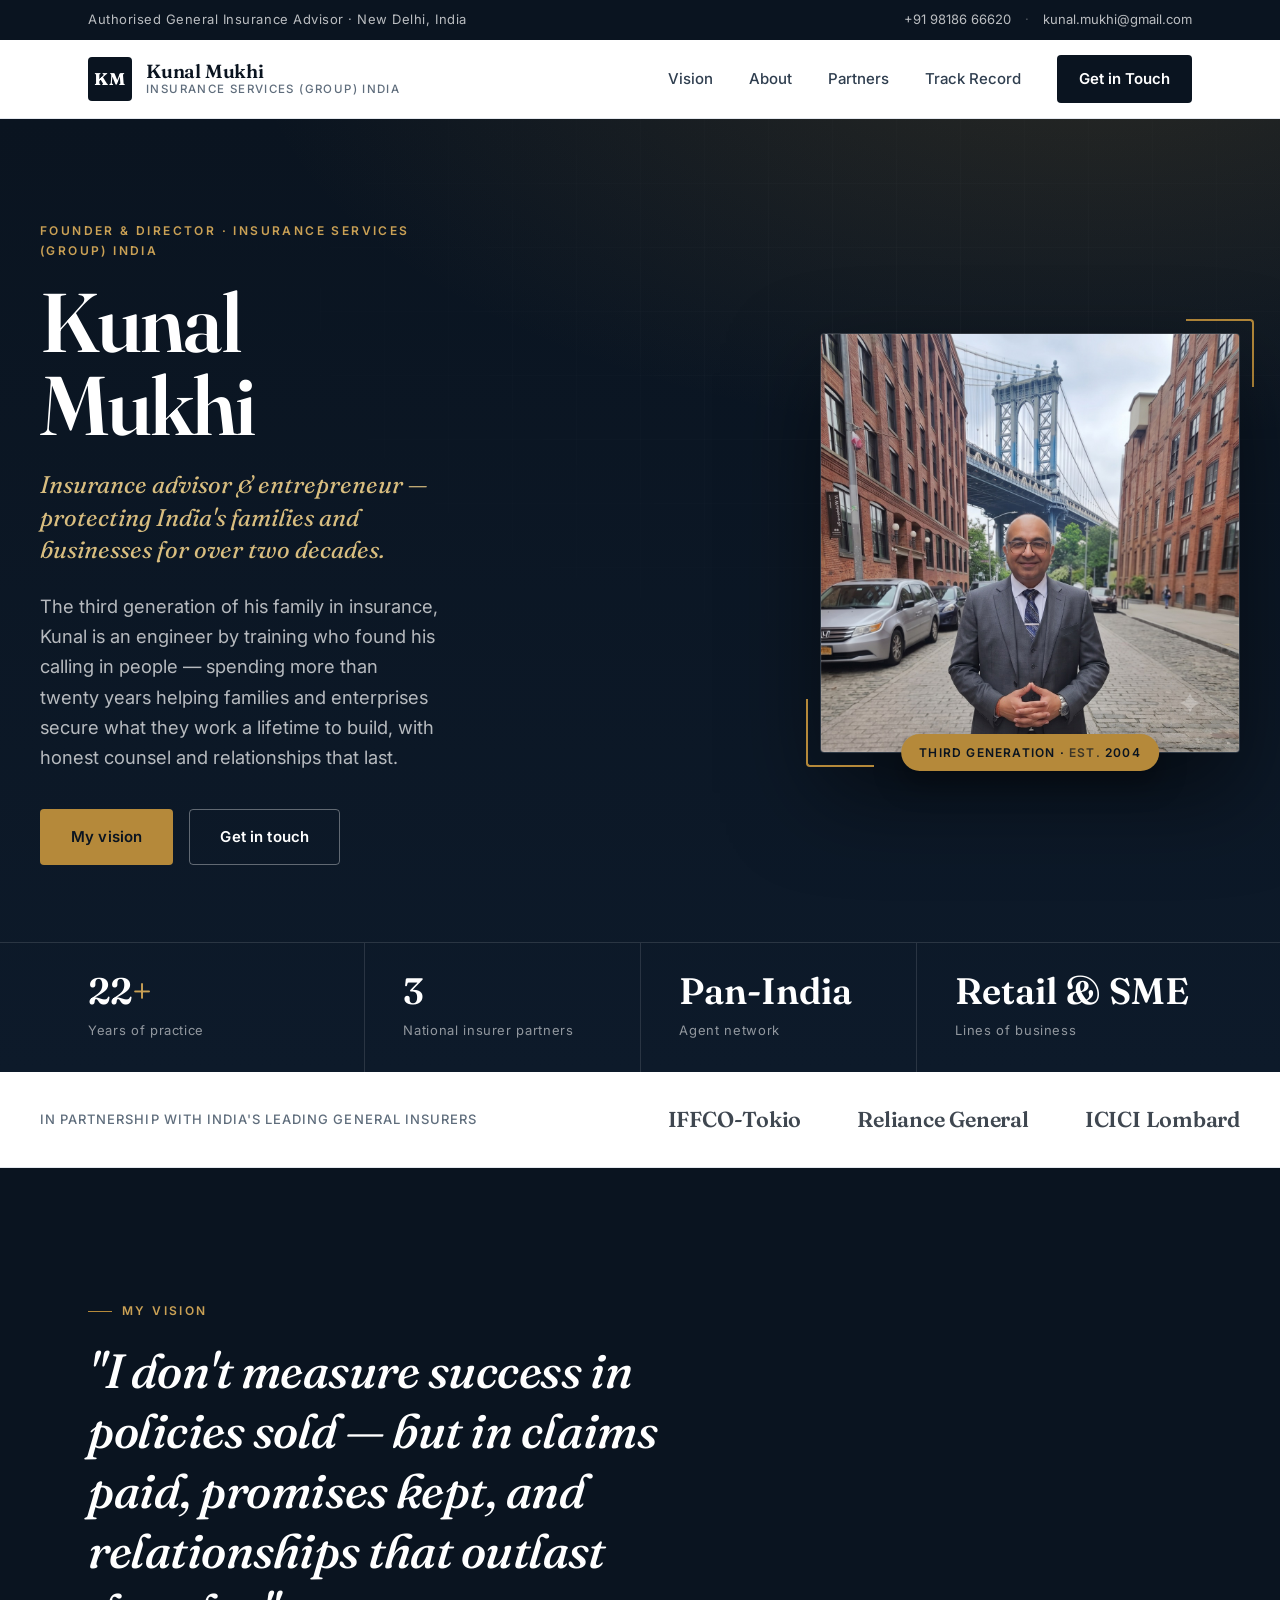
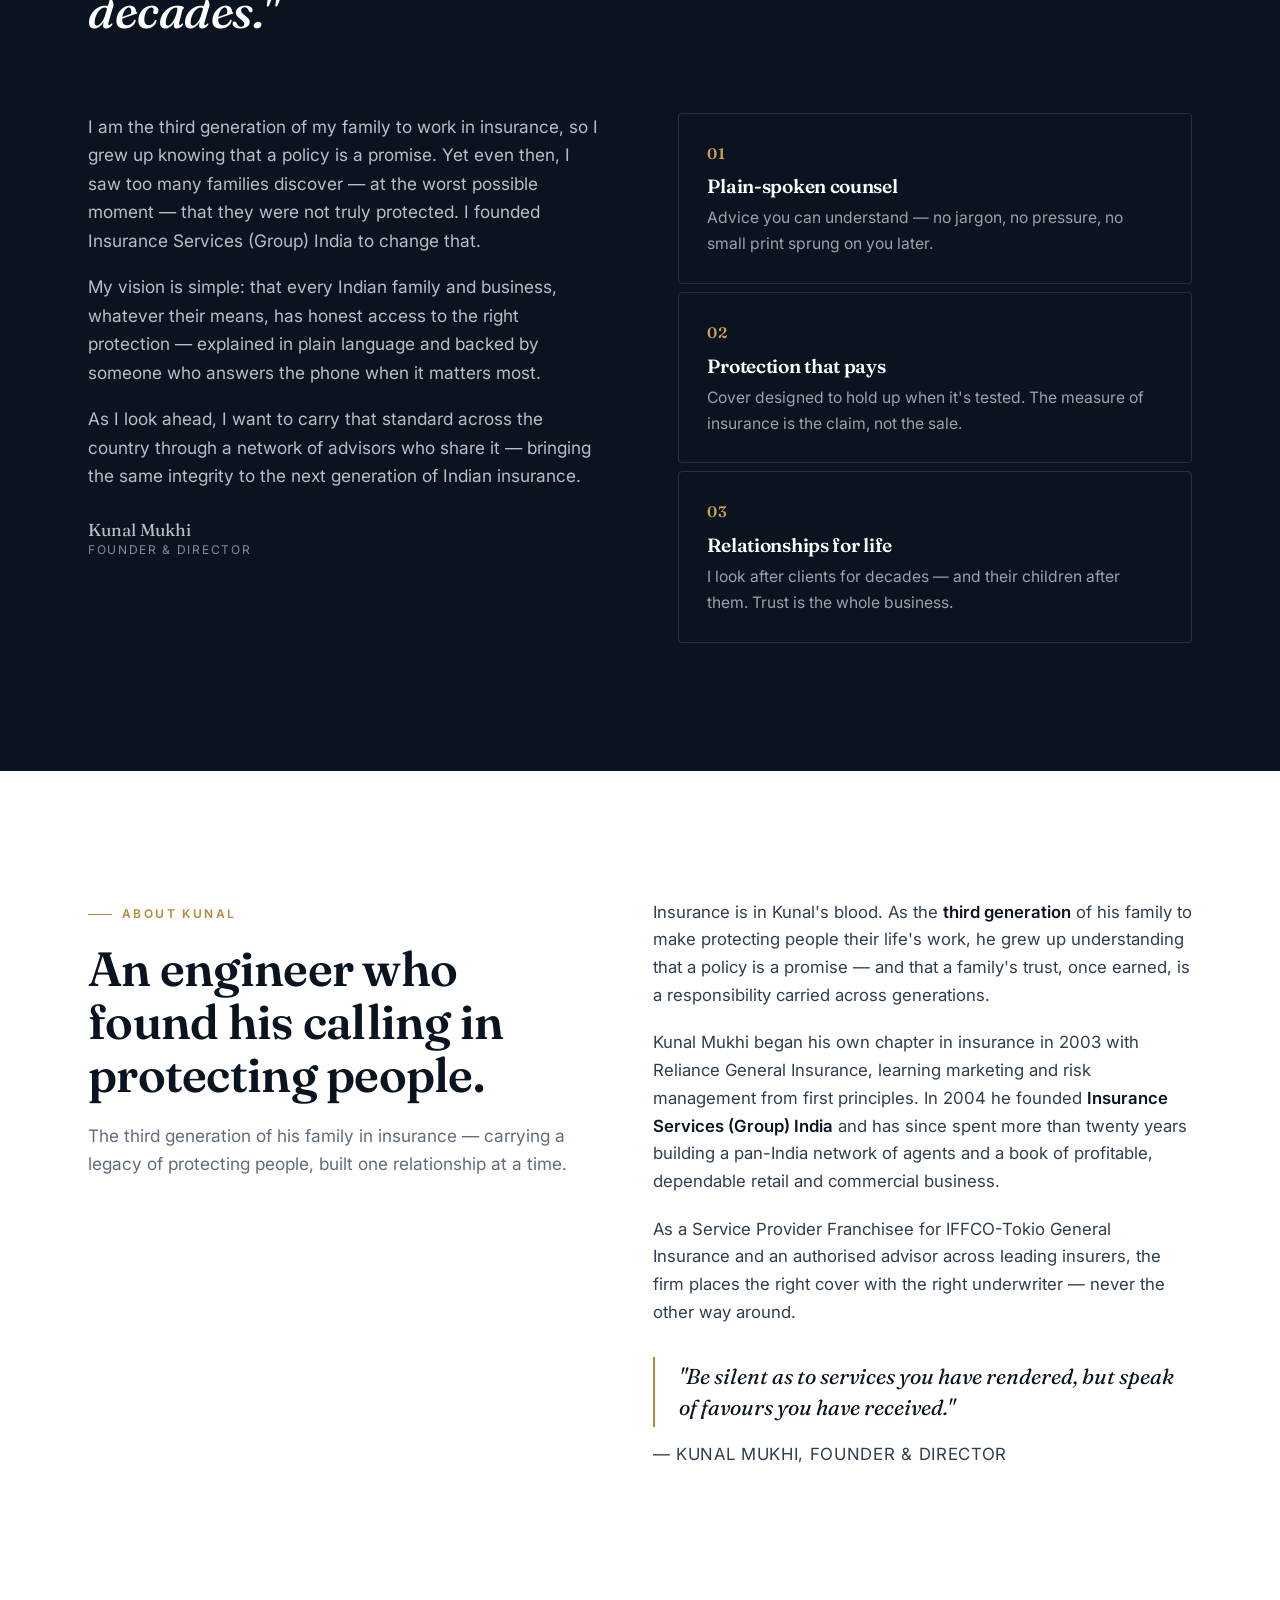
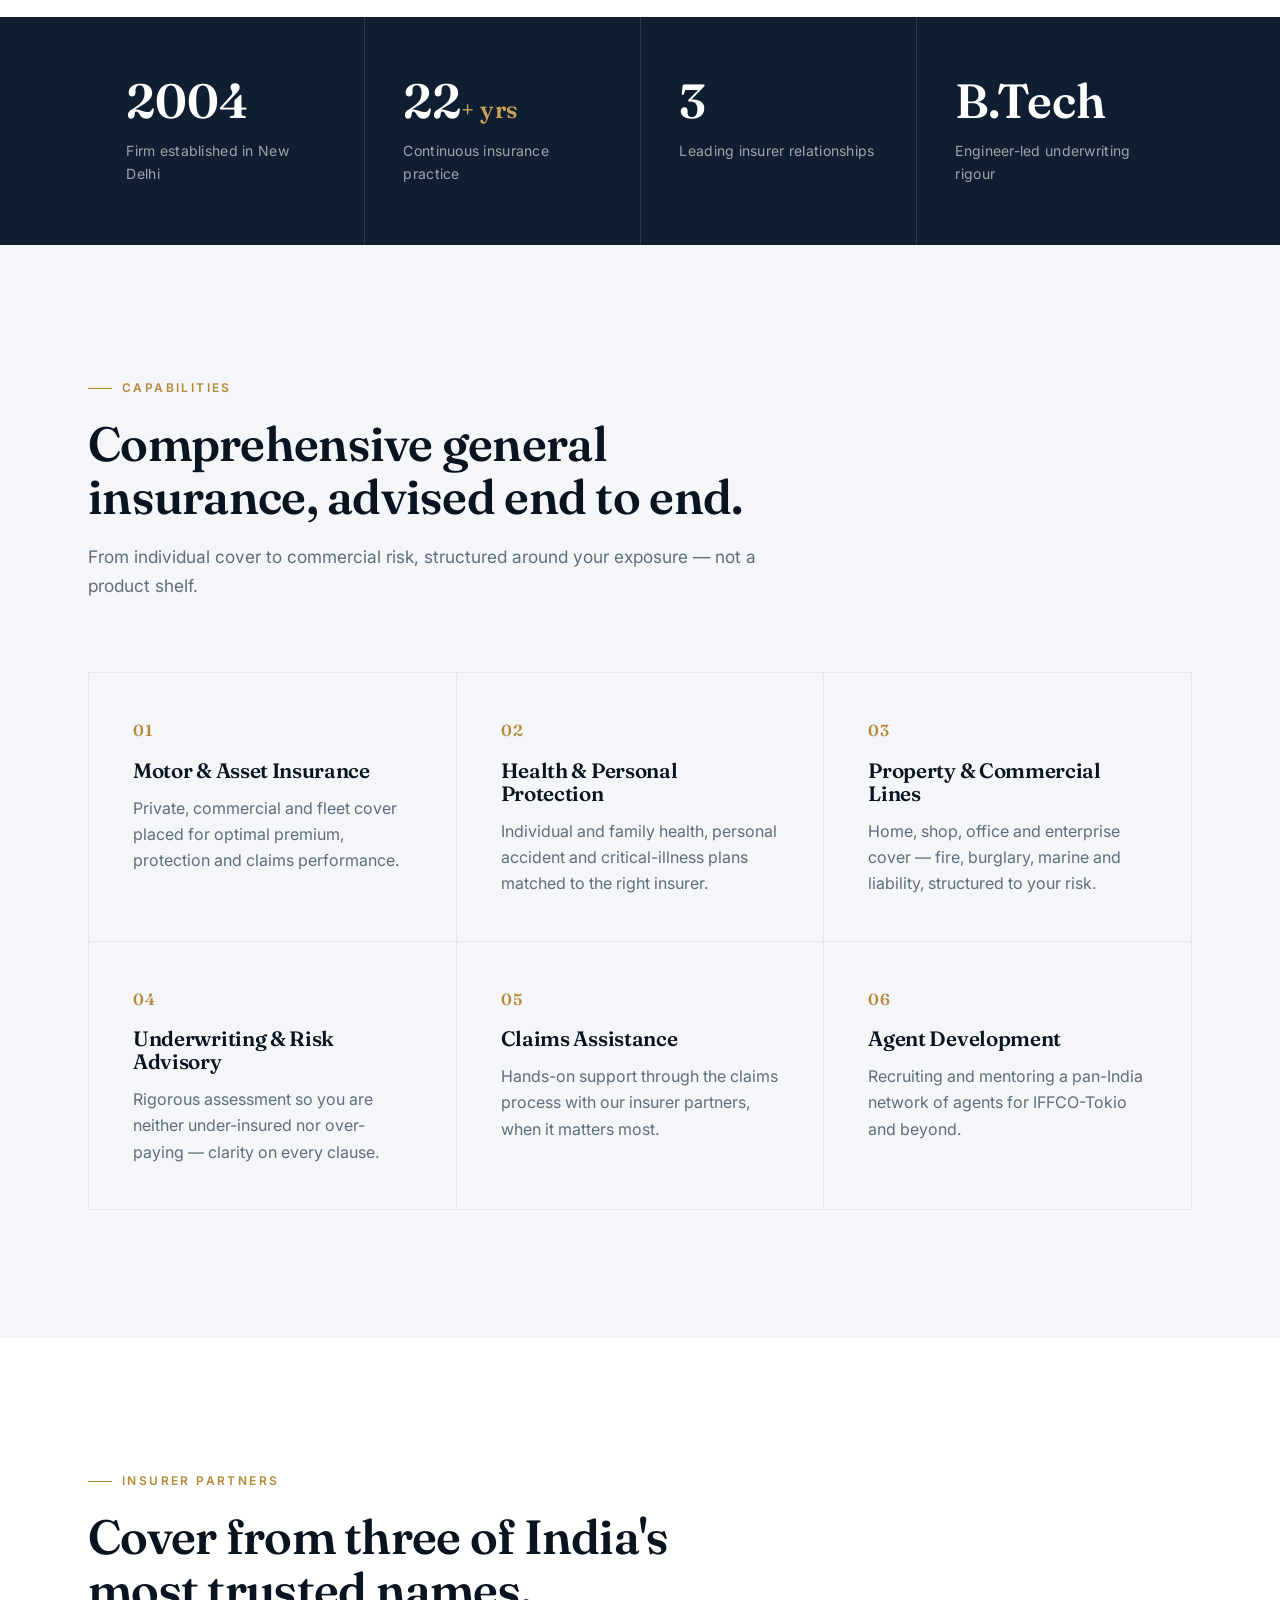
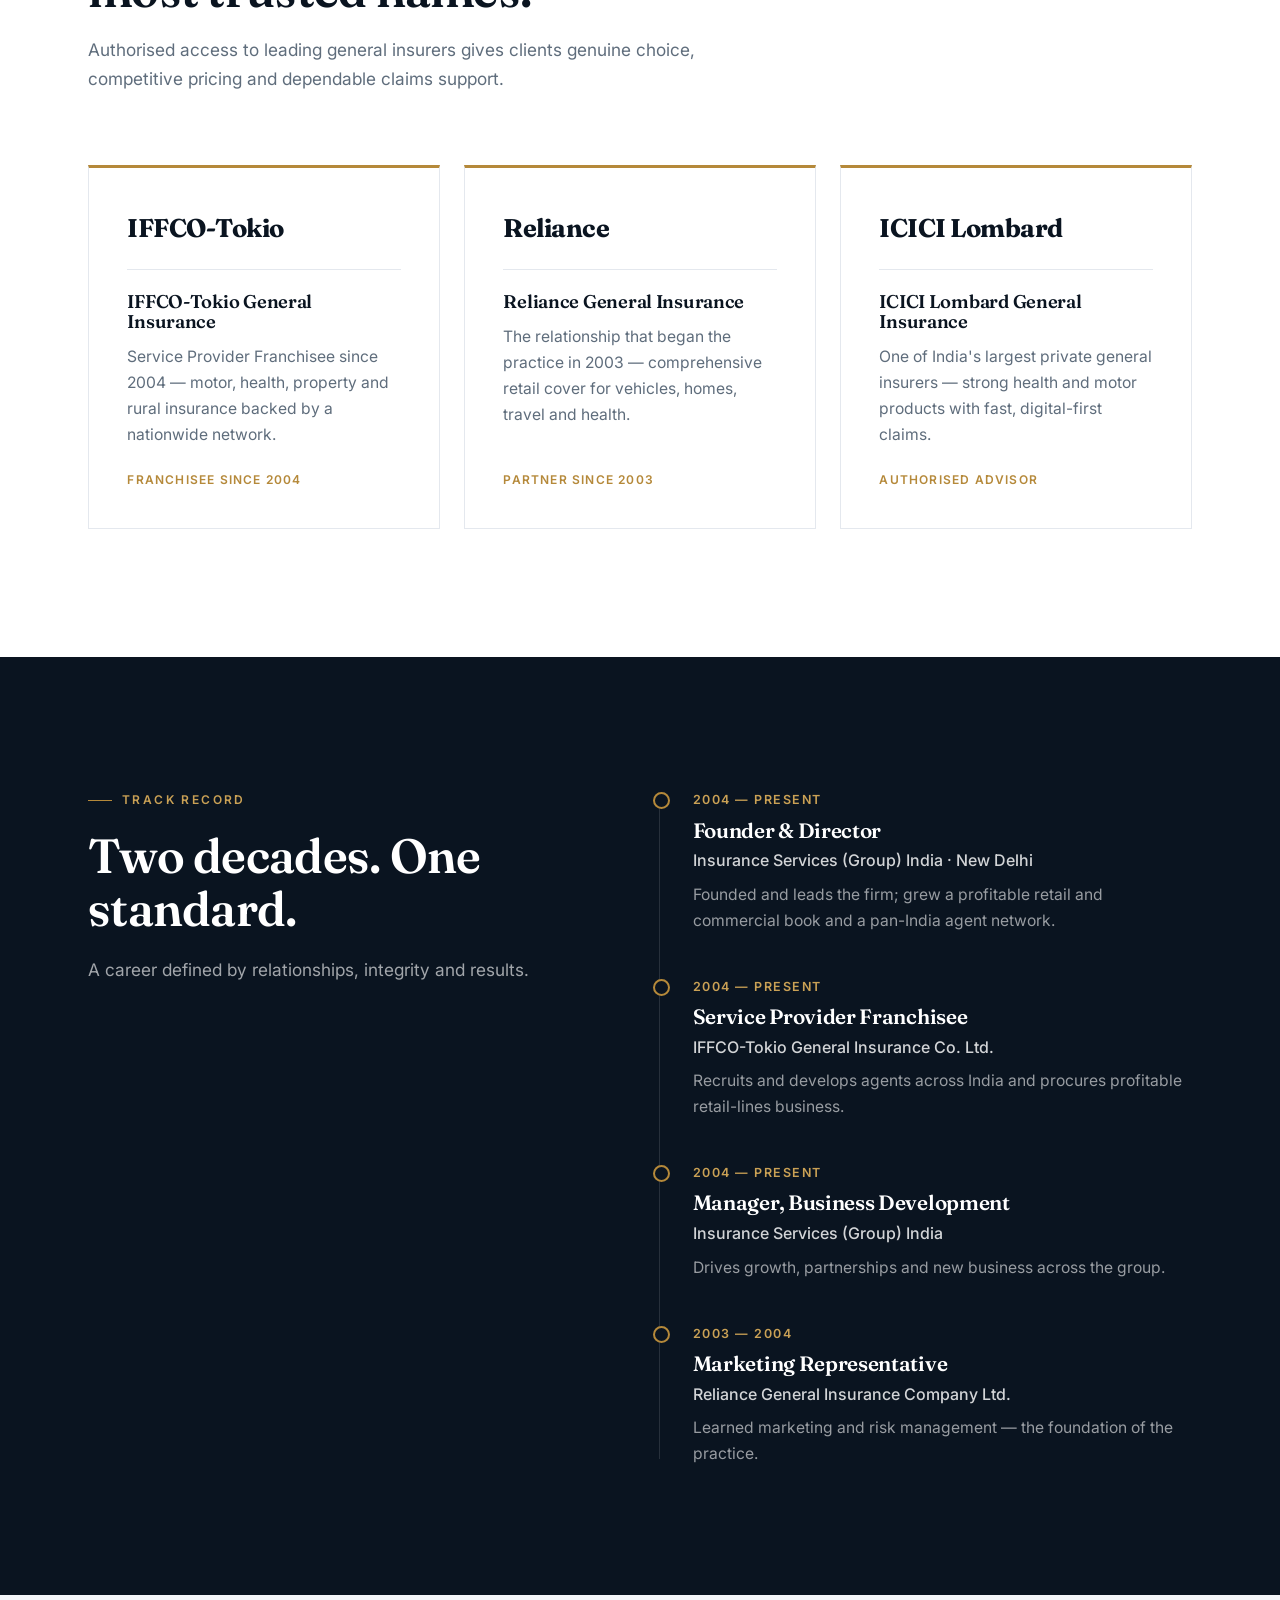
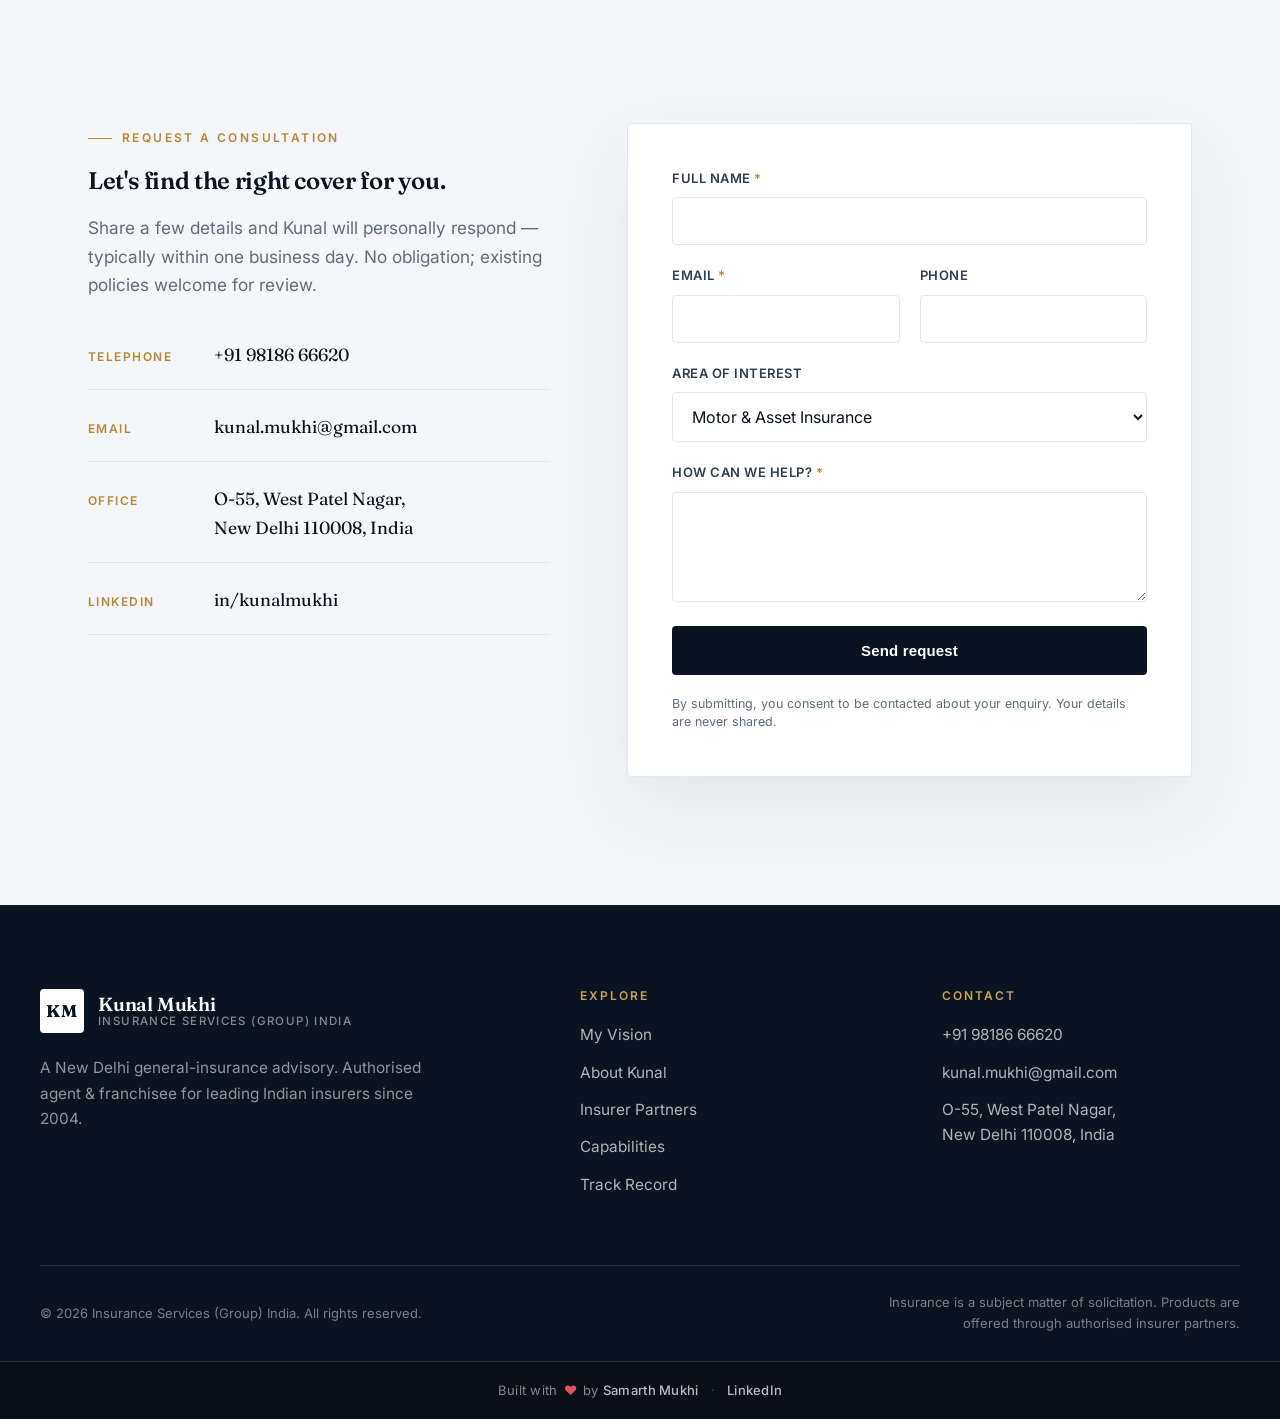
==== commit 77ca828d: "Add 'Built with love by Samarth Mukhi' footer credit Links to samarthmukhi.com and LinkedIn.  Co-Aut" ====
--- a/index.html
+++ b/index.html
@@ -425,6 +425,14 @@
       <p>© <span id="year"></span> Insurance Services (Group) India. All rights reserved.</p>
       <p class="footer__disc">Insurance is a subject matter of solicitation. Products are offered through authorised insurer partners.</p>
     </div>
+    <div class="footer__credit-bar">
+      <p class="footer__credit">
+        Built with <span class="footer__heart" aria-hidden="true">❤️</span> by
+        <a href="https://samarthmukhi.com" target="_blank" rel="noopener noreferrer">Samarth Mukhi</a>
+        <span class="footer__credit-sep" aria-hidden="true">·</span>
+        <a href="https://www.linkedin.com/in/samarthmukhi" target="_blank" rel="noopener noreferrer">LinkedIn</a>
+      </p>
+    </div>
   </footer>
 
   <script src="script.js"></script>
--- a/styles.css
+++ b/styles.css
@@ -294,6 +294,16 @@
 .footer__col a:hover { color: var(--gold-soft); }
 .footer__bottom { display: flex; align-items: center; justify-content: space-between; gap: 20px; flex-wrap: wrap; padding: 26px 0; border-top: 1px solid var(--line-dk); font-size: 13px; color: rgba(255,255,255,.45); }
 .footer__disc { max-width: 46ch; text-align: right; }
+
+.footer__credit-bar { border-top: 1px solid var(--line-dk); background: rgba(0,0,0,.25); }
+.footer__credit {
+  max-width: var(--wrap); margin: 0 auto; padding: 18px clamp(20px, 5vw, 48px);
+  text-align: center; font-size: 13px; letter-spacing: .02em; color: rgba(255,255,255,.5);
+}
+.footer__credit a { color: rgba(255,255,255,.72); font-weight: 500; transition: color .2s; }
+.footer__credit a:hover { color: var(--gold-soft); }
+.footer__heart { color: #e0525f; margin: 0 2px; }
+.footer__credit-sep { margin: 0 8px; opacity: .4; }
 
 /* ===== Responsive ===== */
 @media (max-width: 900px) {
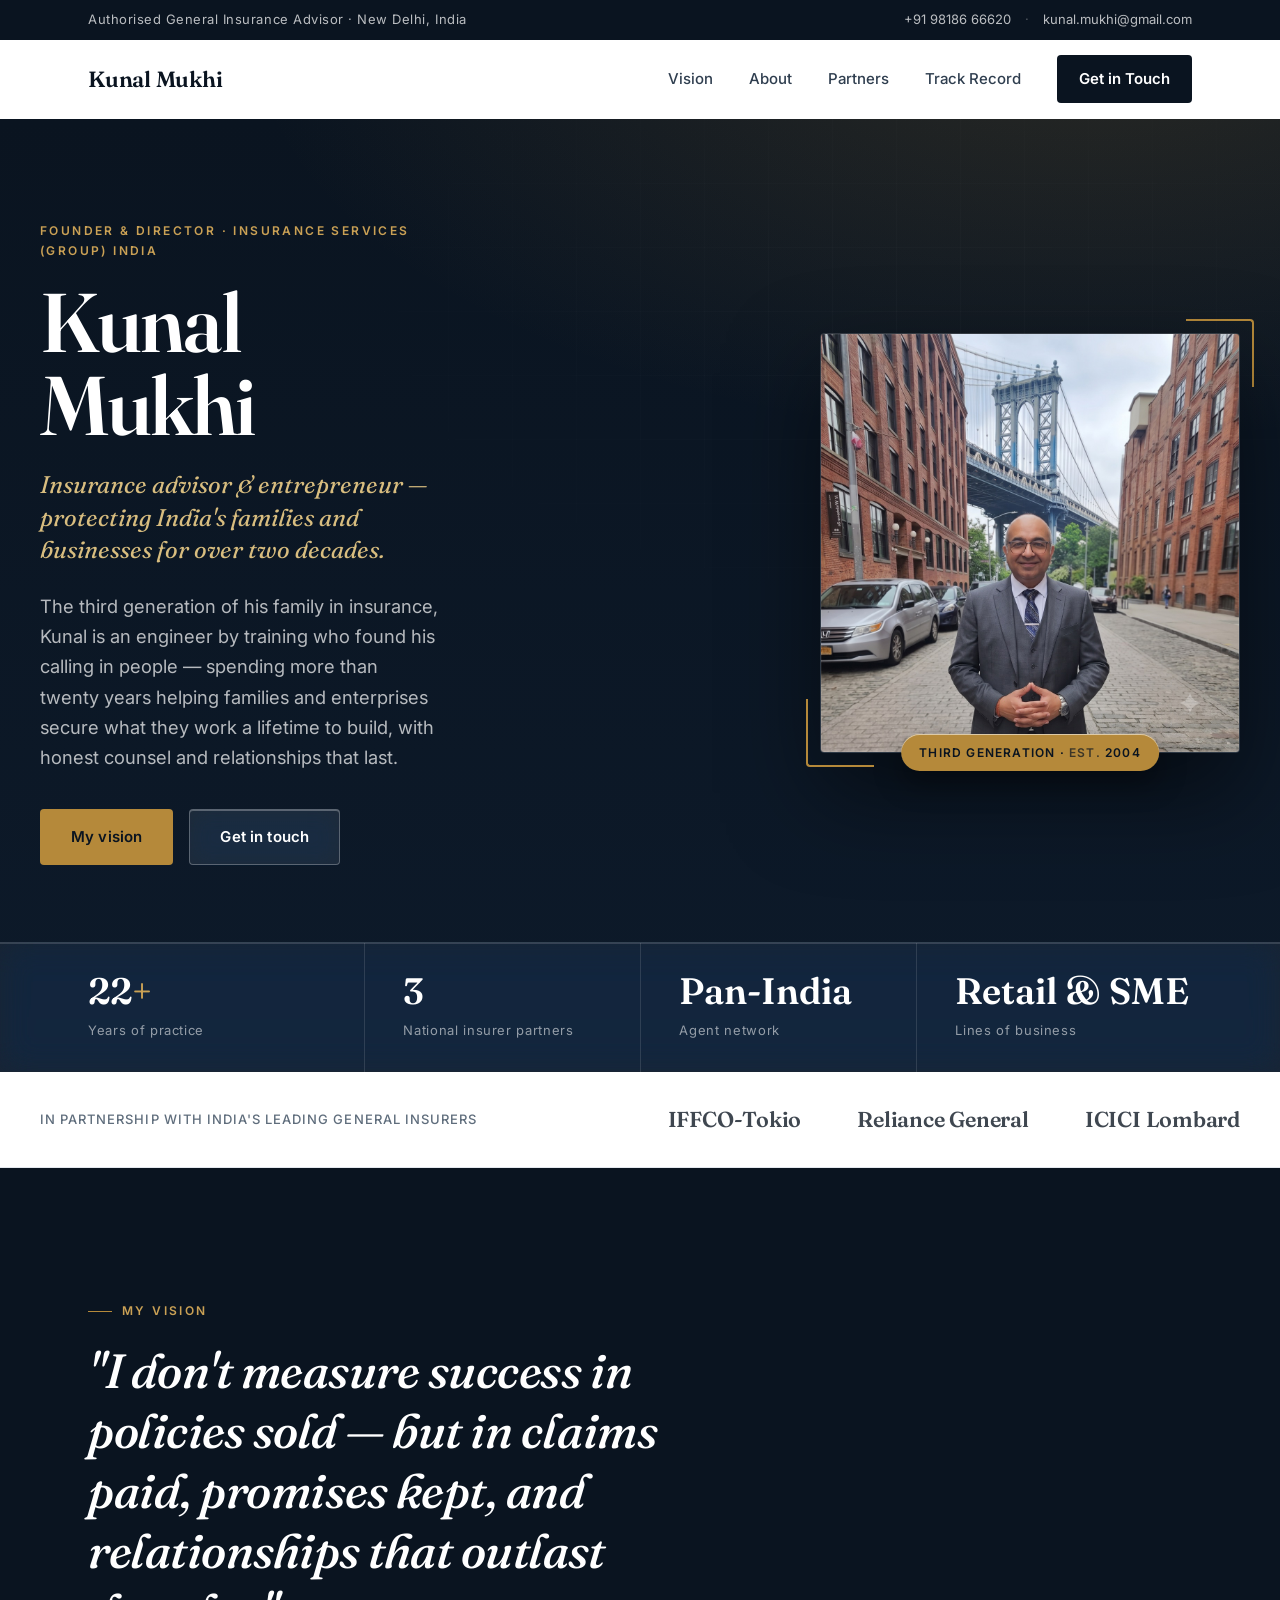
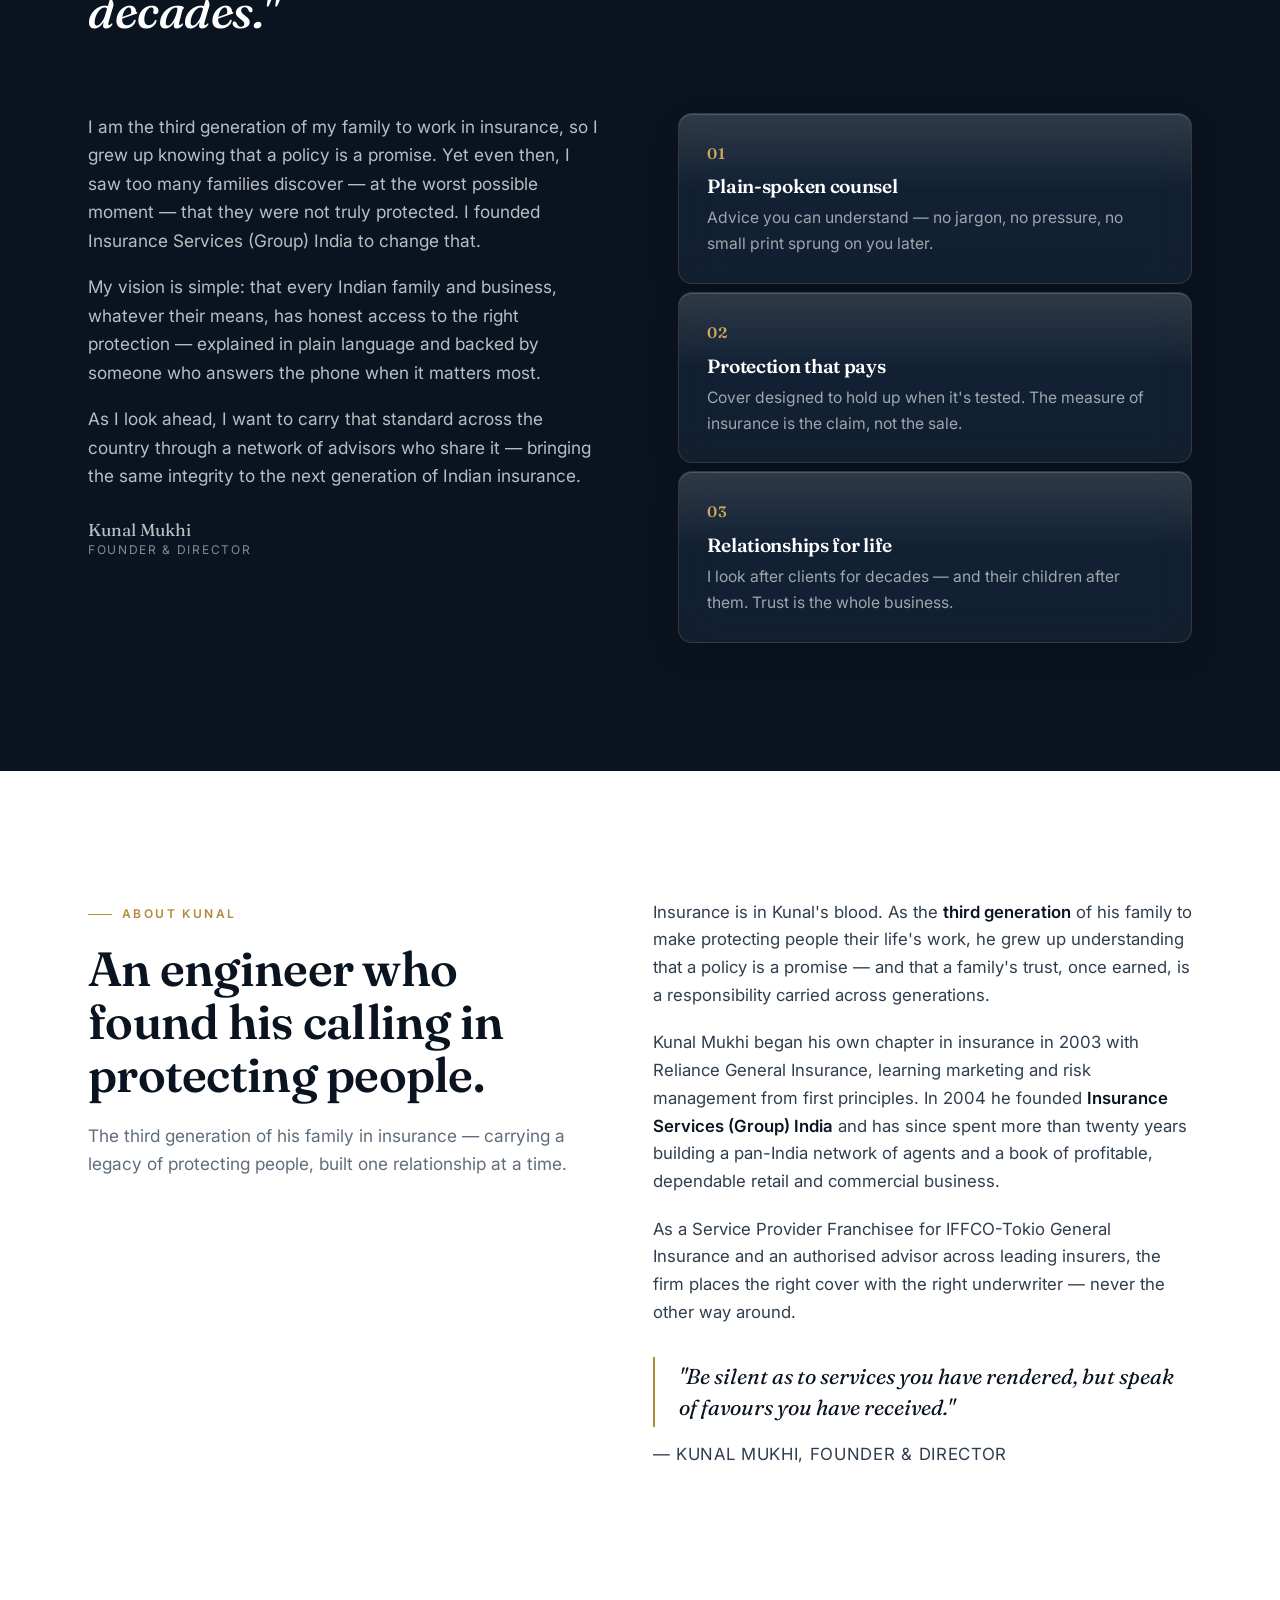
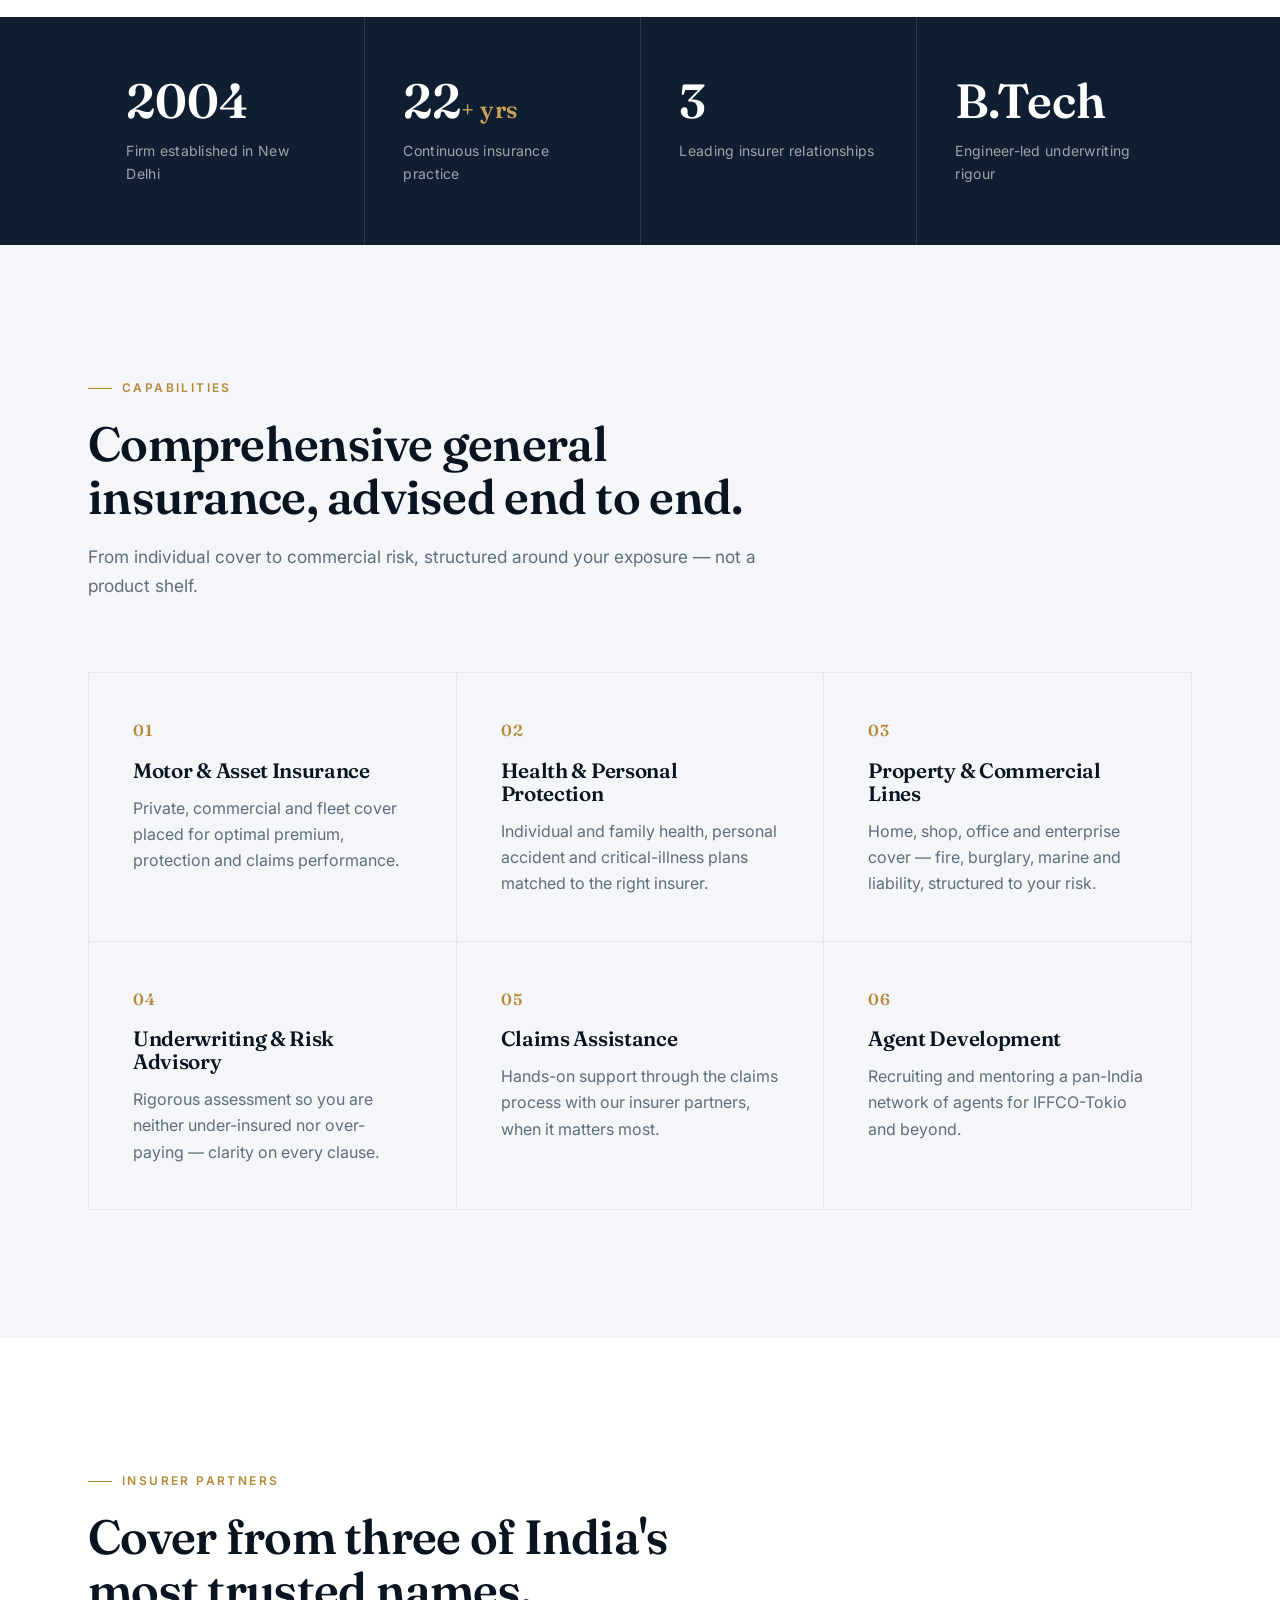
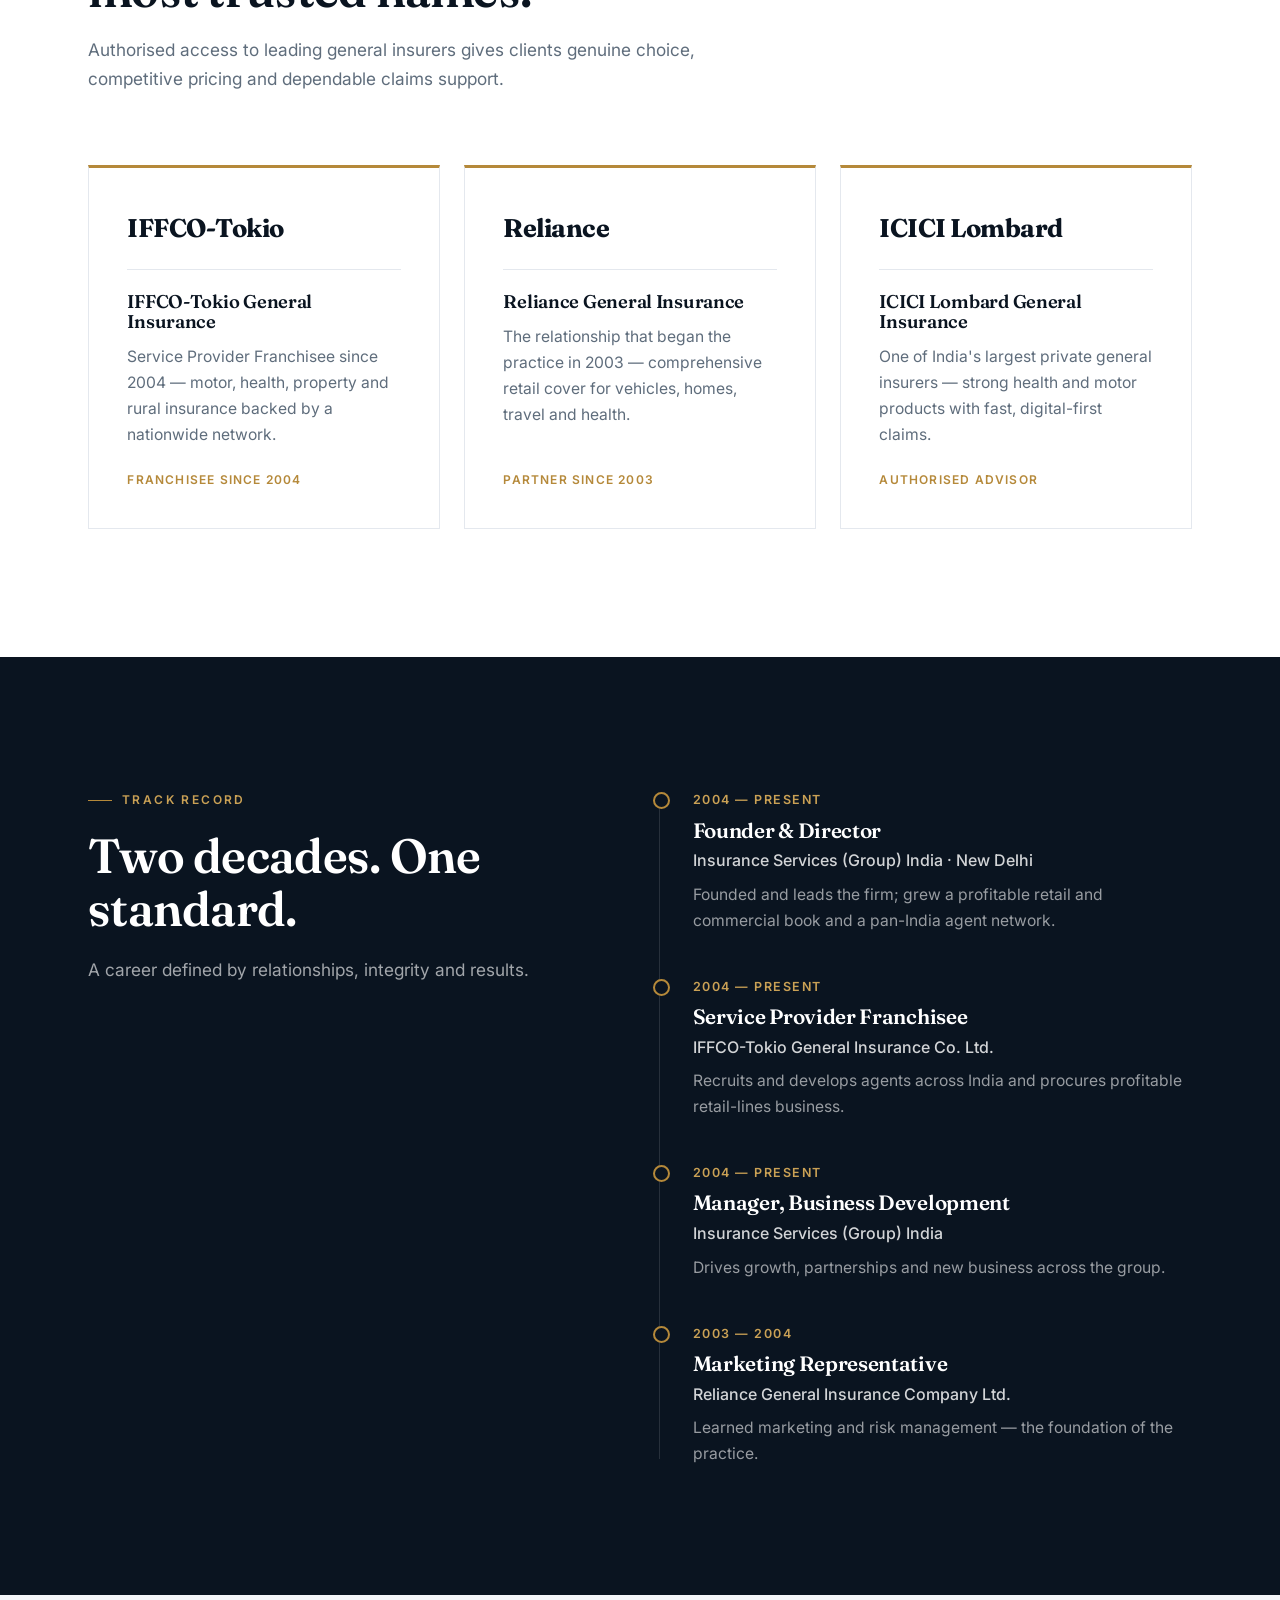
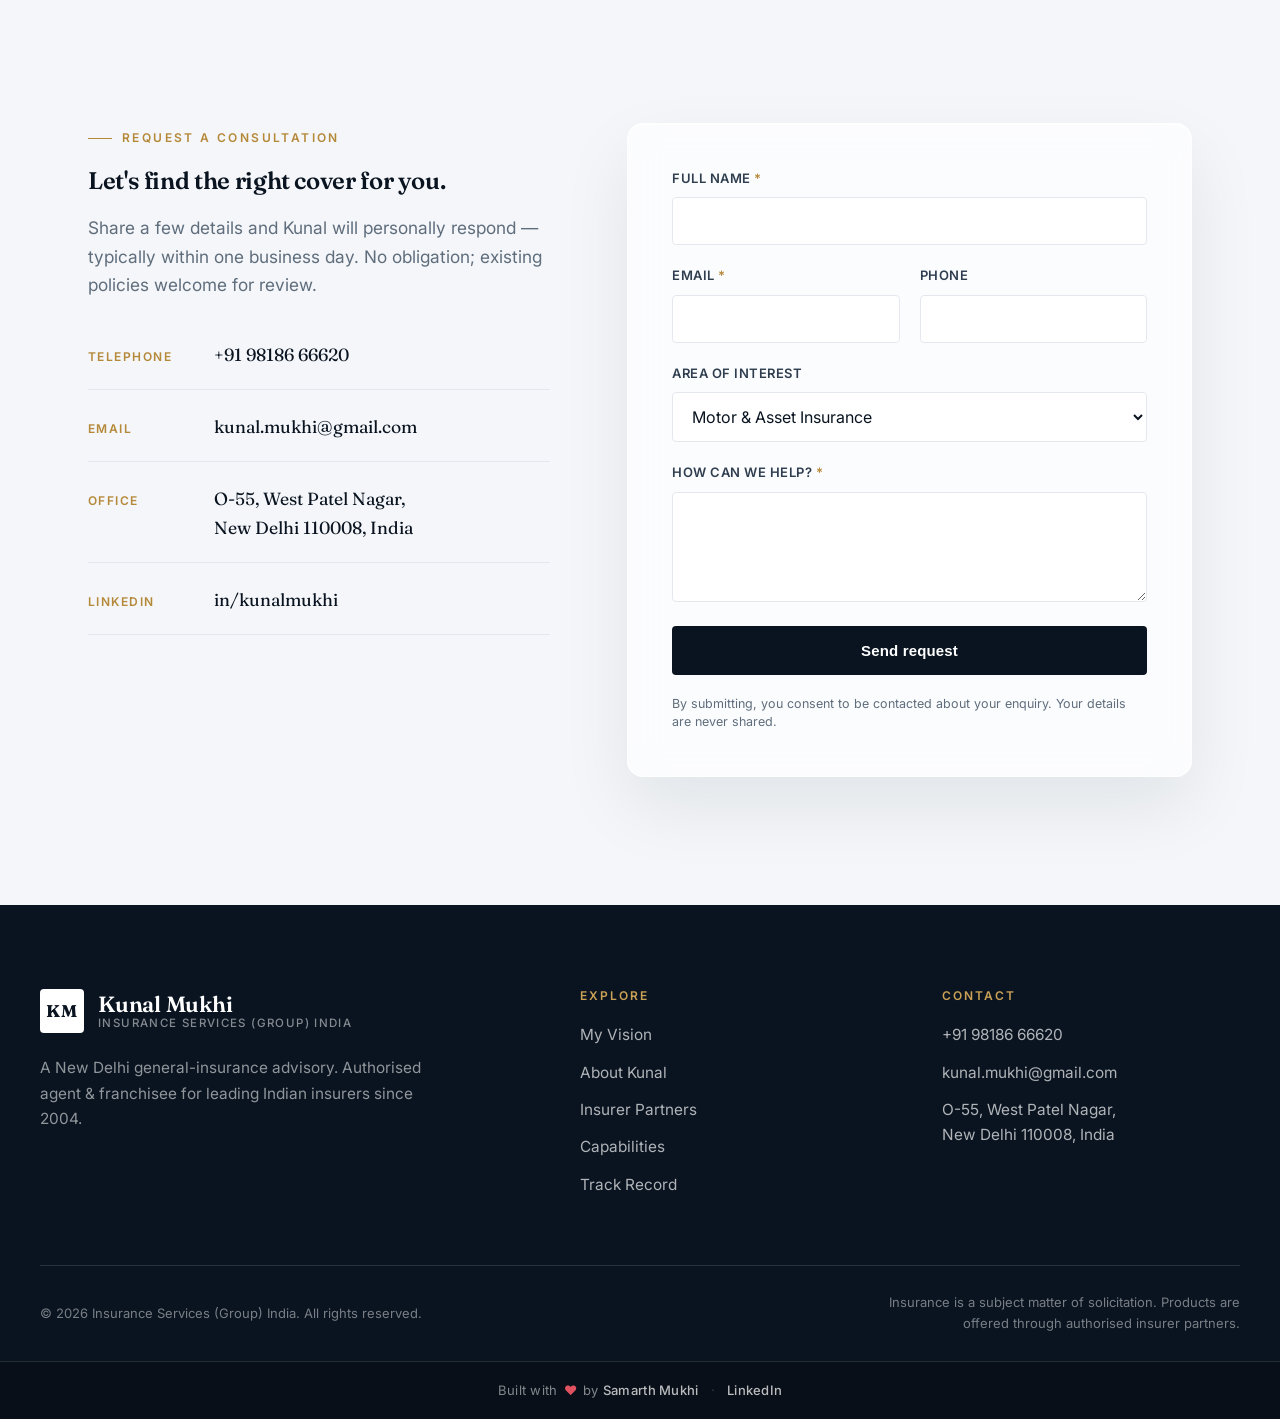
==== commit ecbf6311: "Add liquid-glass styling; simplify header to name only - Frosted-glass nav, mobile menu, hero stats " ====
--- a/index.html
+++ b/index.html
@@ -27,11 +27,7 @@
   <header class="nav" id="top">
     <div class="wrap nav__inner">
       <a href="#top" class="brand">
-        <span class="brand__mark">KM</span>
-        <span class="brand__text">
-          <span class="brand__name">Kunal Mukhi</span>
-          <span class="brand__sub">Insurance Services (Group) India</span>
-        </span>
+        <span class="brand__name">Kunal Mukhi</span>
       </a>
       <nav class="nav__links" aria-label="Primary">
         <a href="#vision">Vision</a>
--- a/styles.css
+++ b/styles.css
@@ -60,10 +60,18 @@
 /* ===== Navigation ===== */
 .nav {
   position: sticky; top: 0; z-index: 50;
-  background: rgba(255,255,255,.9); backdrop-filter: saturate(160%) blur(12px);
-  border-bottom: 1px solid var(--line); transition: box-shadow .3s;
-}
-.nav.is-scrolled { box-shadow: 0 6px 30px rgba(10,20,32,.08); }
+  background: rgba(255,255,255,.6);
+  backdrop-filter: saturate(180%) blur(22px);
+  -webkit-backdrop-filter: saturate(180%) blur(22px);
+  border-bottom: 1px solid rgba(255,255,255,.5);
+  box-shadow: inset 0 1px 0 rgba(255,255,255,.7);
+  transition: background .3s, box-shadow .3s, border-color .3s;
+}
+.nav.is-scrolled {
+  background: rgba(255,255,255,.72);
+  border-bottom-color: var(--line);
+  box-shadow: inset 0 1px 0 rgba(255,255,255,.7), 0 6px 30px rgba(10,20,32,.10);
+}
 .nav__inner { display: flex; align-items: center; justify-content: space-between; height: 78px; }
 
 .brand { display: inline-flex; align-items: center; gap: 14px; }
@@ -73,7 +81,7 @@
   font-family: var(--serif); font-size: 17px; font-weight: 700; letter-spacing: .04em;
 }
 .brand__text { display: flex; flex-direction: column; line-height: 1.15; }
-.brand__name { font-family: var(--serif); font-size: 19px; font-weight: 600; color: var(--ink); letter-spacing: -0.01em; }
+.brand__name { font-family: var(--serif); font-size: 22px; font-weight: 600; color: var(--ink); letter-spacing: -0.01em; }
 .brand__sub { font-size: 11.5px; letter-spacing: .12em; text-transform: uppercase; color: var(--muted); font-weight: 500; }
 
 .nav__links { display: flex; align-items: center; gap: 36px; }
@@ -97,8 +105,13 @@
 }
 .btn--gold { background: var(--gold); color: var(--ink); }
 .btn--gold:hover { background: var(--gold-2); transform: translateY(-2px); box-shadow: 0 14px 34px rgba(181,137,58,.32); }
-.btn--outline-light { border-color: rgba(255,255,255,.35); color: var(--white); }
-.btn--outline-light:hover { border-color: var(--white); background: rgba(255,255,255,.06); transform: translateY(-2px); }
+.btn--outline-light {
+  border-color: rgba(255,255,255,.28); color: var(--white);
+  background: rgba(255,255,255,.08);
+  backdrop-filter: blur(12px) saturate(160%); -webkit-backdrop-filter: blur(12px) saturate(160%);
+  box-shadow: inset 0 1px 0 rgba(255,255,255,.28);
+}
+.btn--outline-light:hover { border-color: rgba(255,255,255,.55); background: rgba(255,255,255,.18); transform: translateY(-2px); }
 .btn--dark { background: var(--ink); color: var(--white); }
 .btn--dark:hover { background: var(--navy-2); transform: translateY(-2px); box-shadow: 0 14px 34px rgba(10,20,32,.24); }
 
@@ -141,11 +154,18 @@
   position: absolute; left: 50%; bottom: -18px; transform: translateX(-50%);
   background: var(--gold); color: var(--ink); font-size: 12px; font-weight: 600;
   letter-spacing: .1em; text-transform: uppercase; padding: 9px 18px; border-radius: 999px;
-  white-space: nowrap; box-shadow: 0 12px 28px rgba(0,0,0,.35);
+  white-space: nowrap;
+  box-shadow: inset 0 1px 0 rgba(255,255,255,.55), 0 12px 28px rgba(0,0,0,.38);
 }
 .hero__badge em { font-style: normal; opacity: .7; }
 
-.hero__figures { position: relative; border-top: 1px solid var(--line-dk); }
+.hero__figures {
+  position: relative;
+  background: rgba(255,255,255,.05);
+  backdrop-filter: blur(16px) saturate(160%); -webkit-backdrop-filter: blur(16px) saturate(160%);
+  border-top: 1px solid rgba(255,255,255,.14);
+  box-shadow: inset 0 1px 0 rgba(255,255,255,.14);
+}
 .figures { display: grid; grid-template-columns: repeat(4, 1fr); }
 .figure { padding: 30px 0; }
 .figure + .figure { border-left: 1px solid var(--line-dk); padding-left: clamp(20px, 3vw, 40px); }
@@ -192,8 +212,19 @@
 .vision__sign { font-family: var(--serif); font-size: 1.6rem; color: var(--gold-soft); margin: 30px 0 2px !important; line-height: 1; }
 .vision__sign-role { font-size: 12px !important; letter-spacing: .14em; text-transform: uppercase; color: rgba(255,255,255,.5) !important; margin: 0 !important; }
 .vision__pillars { list-style: none; display: grid; gap: 8px; }
-.vision__pillars li { padding: 26px 28px; border: 1px solid var(--line-dk); border-radius: var(--r); transition: background .25s, border-color .25s; }
-.vision__pillars li:hover { background: rgba(255,255,255,.03); border-color: rgba(255,255,255,.2); }
+.vision__pillars li {
+  position: relative; padding: 26px 28px; border-radius: 14px; overflow: hidden;
+  background: rgba(255,255,255,.05);
+  backdrop-filter: blur(18px) saturate(160%); -webkit-backdrop-filter: blur(18px) saturate(160%);
+  border: 1px solid rgba(255,255,255,.12);
+  box-shadow: inset 0 1px 0 rgba(255,255,255,.16), 0 12px 32px rgba(0,0,0,.20);
+  transition: background .25s, border-color .25s, transform .25s;
+}
+.vision__pillars li::before {
+  content: ""; position: absolute; inset: 0 0 auto 0; height: 45%; pointer-events: none;
+  background: linear-gradient(180deg, rgba(255,255,255,.12), transparent);
+}
+.vision__pillars li:hover { background: rgba(255,255,255,.1); border-color: rgba(255,255,255,.28); transform: translateY(-3px); }
 .pillar__no { font-family: var(--serif); font-size: .95rem; font-weight: 600; color: var(--gold-2); letter-spacing: .06em; }
 .vision__pillars h3 { color: var(--white); font-size: 1.2rem; margin: 10px 0 8px; }
 .vision__pillars p { color: rgba(255,255,255,.6); font-size: .98rem; margin: 0; }
@@ -253,7 +284,13 @@
 a.contact__v:hover { color: var(--gold); }
 
 /* ===== Form ===== */
-.formcard { background: var(--bg); border: 1px solid var(--line); border-radius: var(--r); padding: clamp(28px, 4vw, 44px); box-shadow: 0 30px 70px rgba(10,20,32,.07); }
+.formcard {
+  background: rgba(255,255,255,.68);
+  backdrop-filter: blur(18px) saturate(150%); -webkit-backdrop-filter: blur(18px) saturate(150%);
+  border: 1px solid rgba(255,255,255,.7); border-radius: 16px;
+  padding: clamp(28px, 4vw, 44px);
+  box-shadow: inset 0 1px 0 rgba(255,255,255,.9), 0 30px 70px rgba(10,20,32,.08);
+}
 .form { display: grid; gap: 20px; }
 .field { display: grid; gap: 8px; }
 .field-row { display: grid; grid-template-columns: 1fr 1fr; gap: 20px; }
@@ -331,9 +368,12 @@
 
   .nav__links {
     position: fixed; inset: 118px 0 auto 0; flex-direction: column; align-items: stretch; gap: 0;
-    background: var(--bg); border-bottom: 1px solid var(--line);
+    background: rgba(255,255,255,.72);
+    backdrop-filter: saturate(180%) blur(22px);
+    -webkit-backdrop-filter: saturate(180%) blur(22px);
+    border-bottom: 1px solid rgba(255,255,255,.5);
     transform: translateY(-140%); transition: transform .32s ease; padding: 8px 0 16px;
-    box-shadow: 0 24px 48px rgba(10,20,32,.12);
+    box-shadow: inset 0 1px 0 rgba(255,255,255,.7), 0 24px 48px rgba(10,20,32,.14);
   }
   .nav__links.is-open { transform: translateY(0); }
   .nav__links a { padding: 15px clamp(20px, 5vw, 48px); font-size: 17px; }
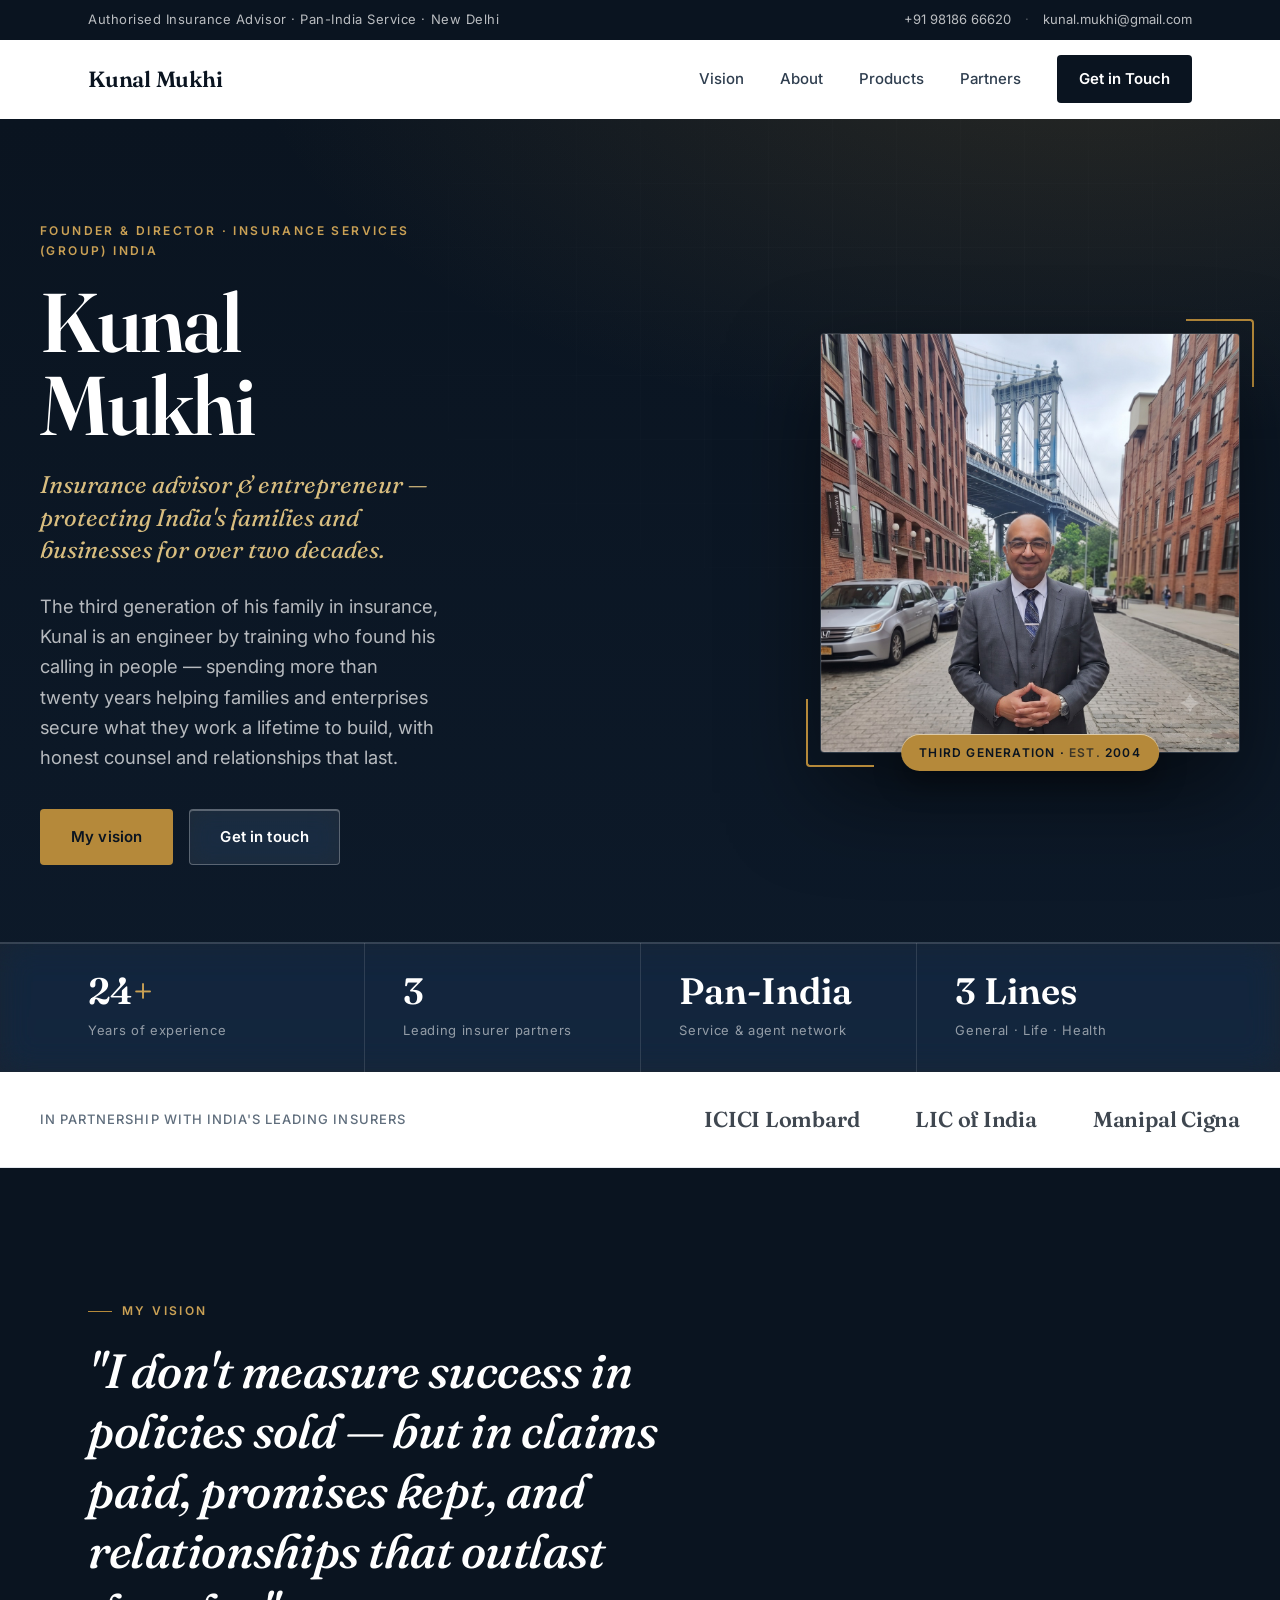
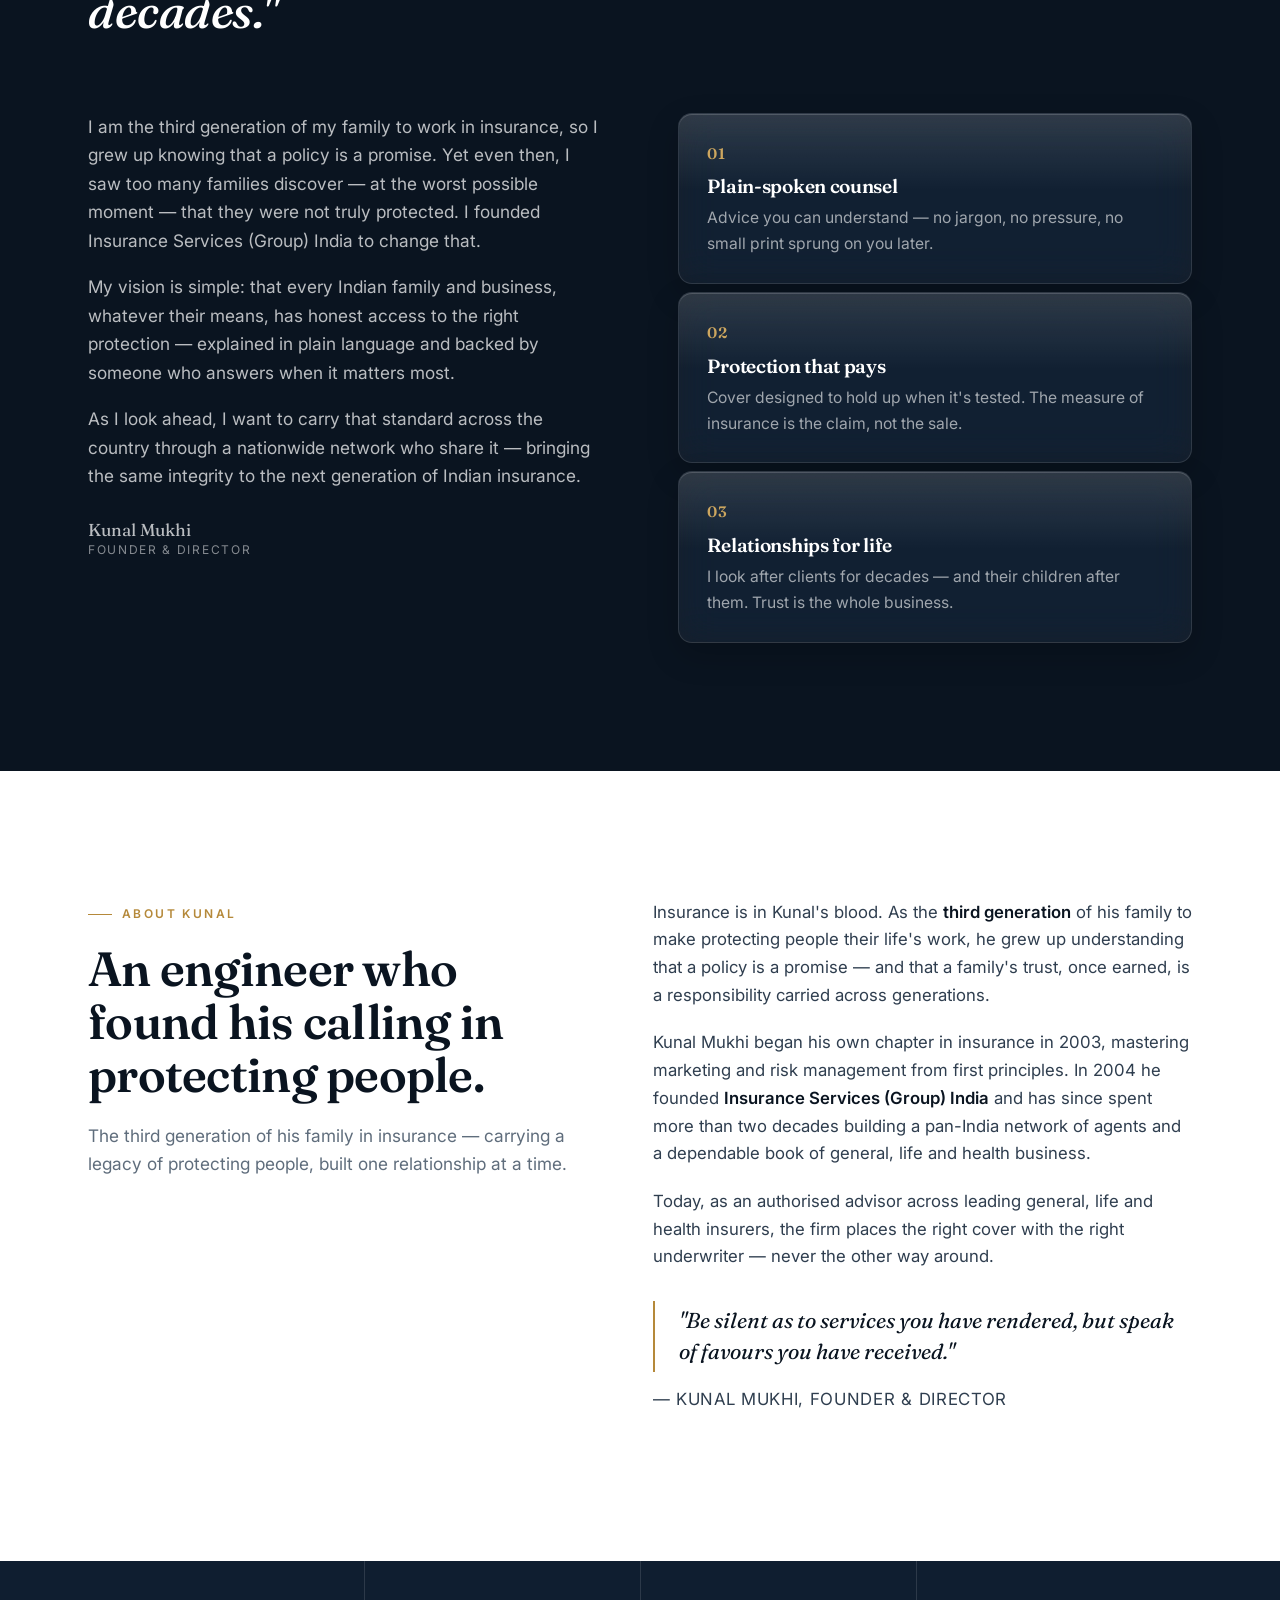
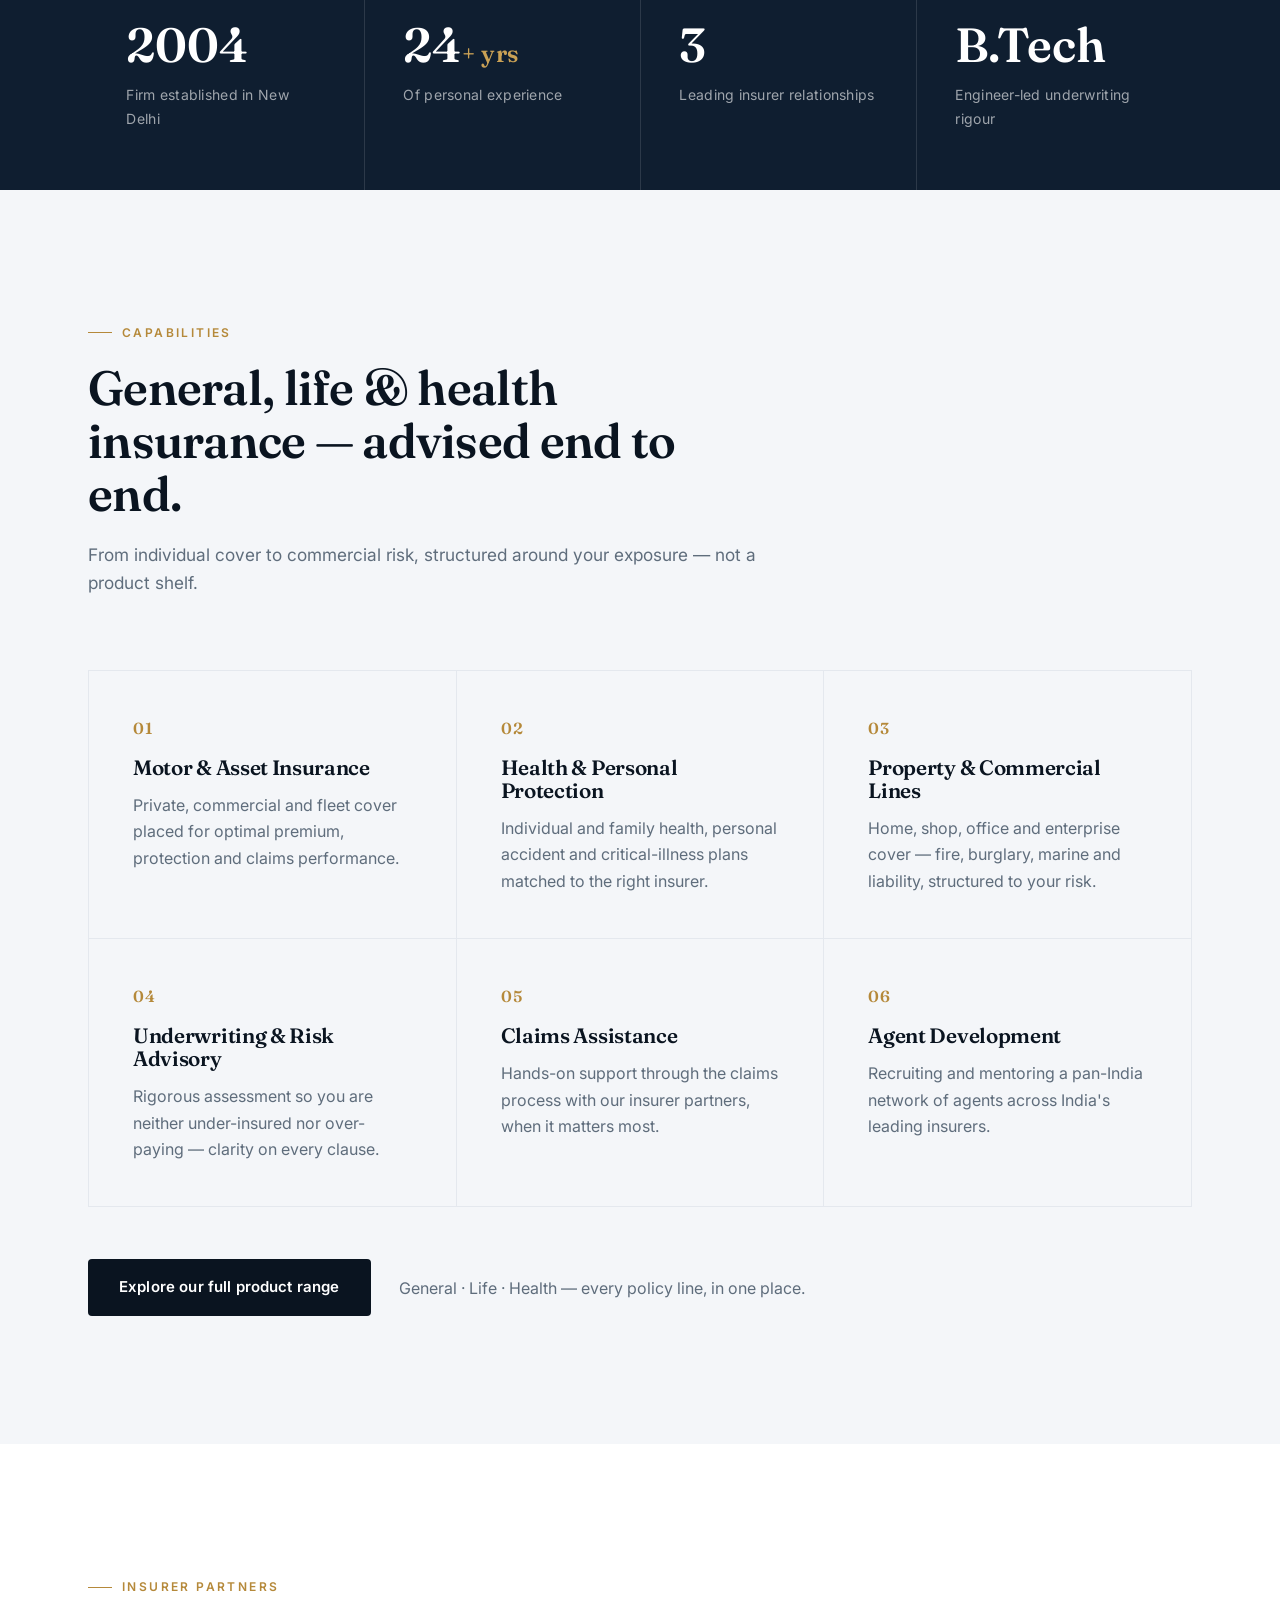
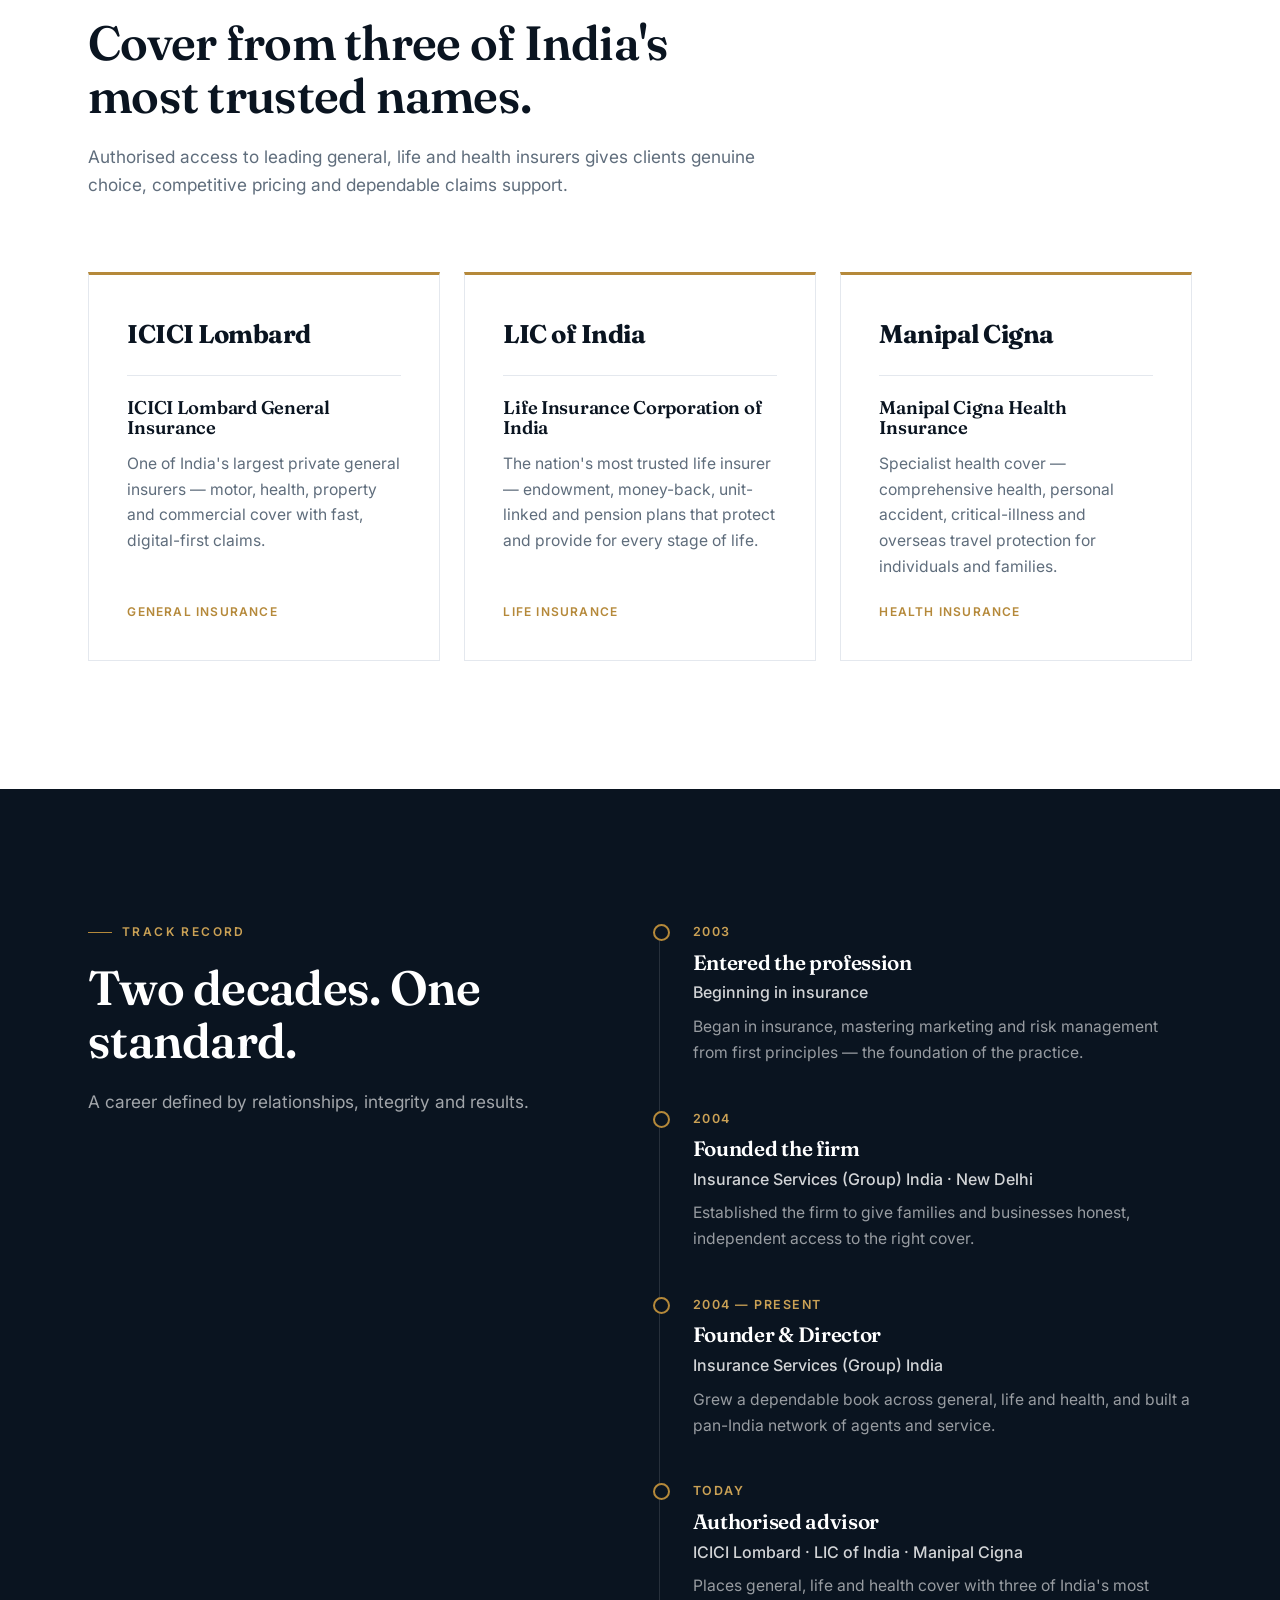
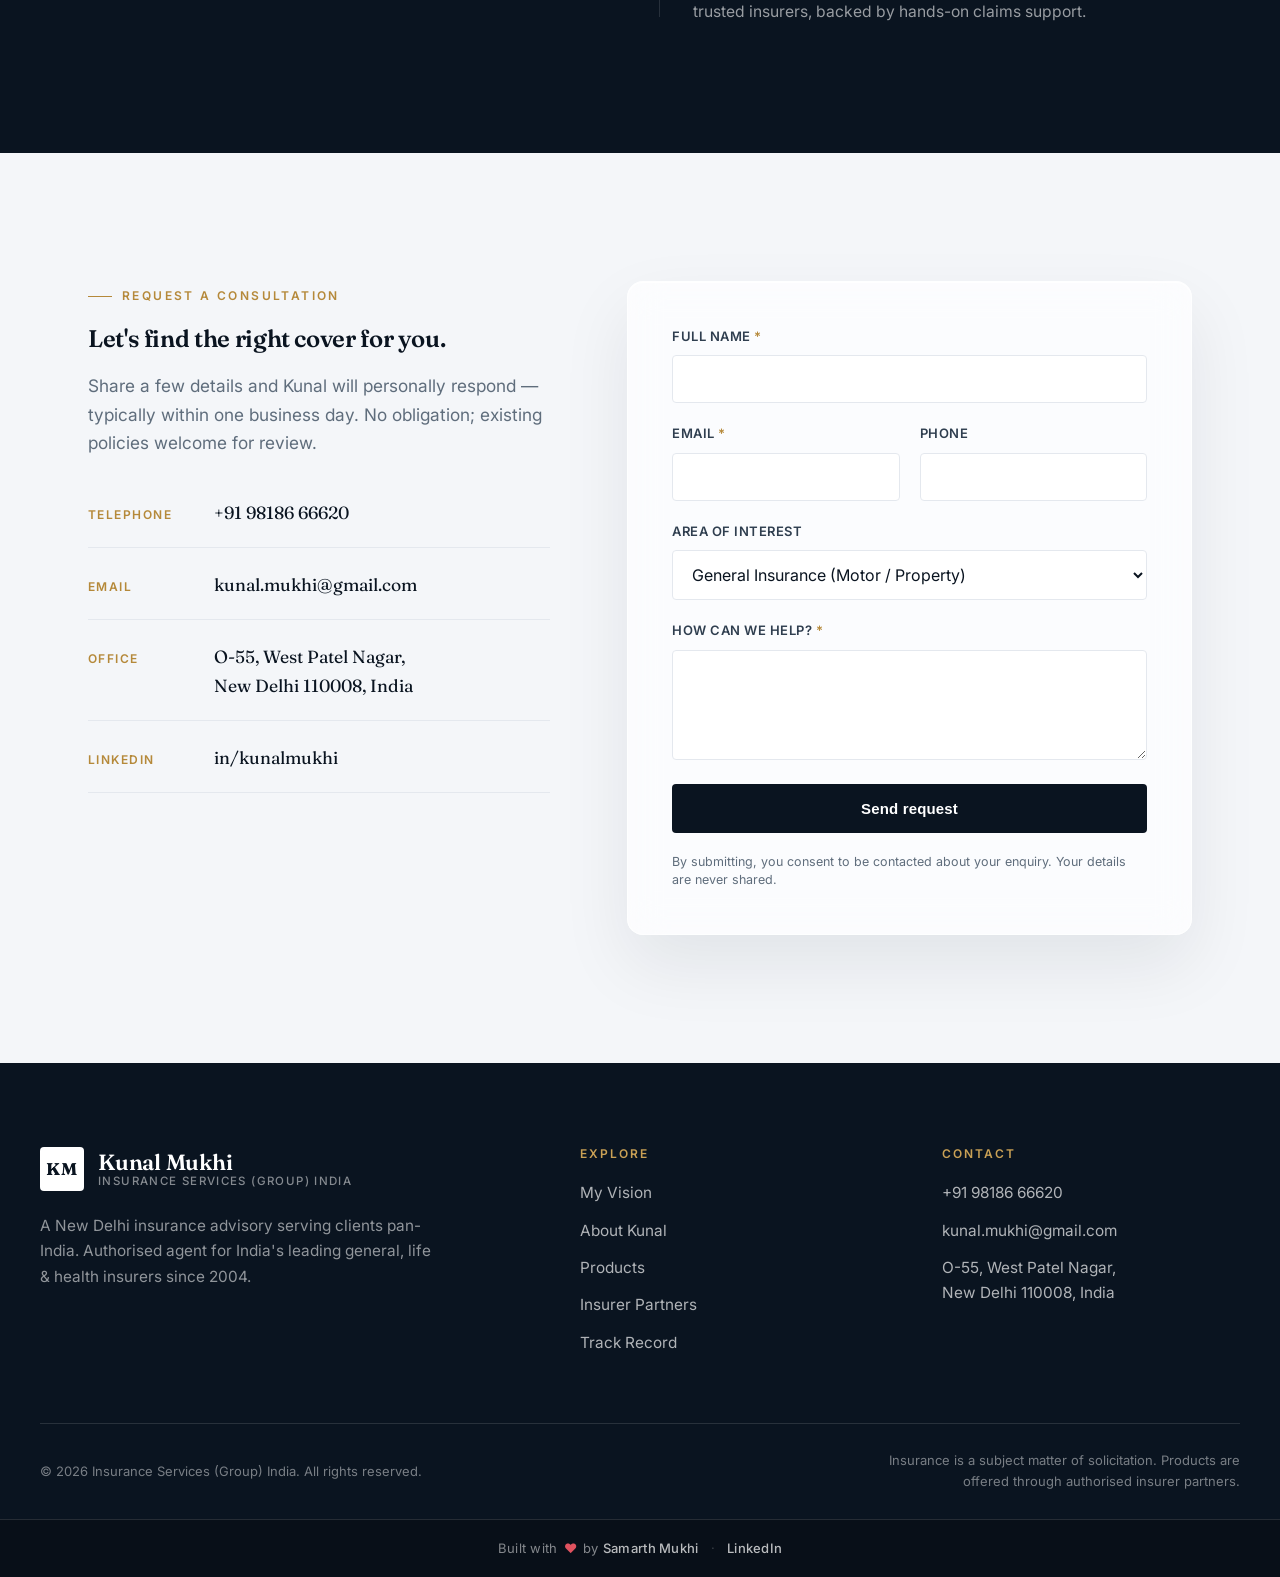
==== commit b31cc06f: "Client updates: new insurers, 24yrs, refined vision, Products page - Insurer partners corrected to I" ====
--- a/index.html
+++ b/index.html
@@ -4,7 +4,7 @@
   <meta charset="UTF-8" />
   <meta name="viewport" content="width=device-width, initial-scale=1.0" />
   <title>Kunal Mukhi — Insurance Services (Group) India</title>
-  <meta name="description" content="Insurance Services (Group) India — a New Delhi general-insurance advisory led by Kunal Mukhi. Two decades of trusted underwriting, risk advisory and retail cover, in partnership with India's leading insurers." />
+  <meta name="description" content="Insurance Services (Group) India — a New Delhi insurance advisory led by Kunal Mukhi, serving clients pan-India. 24+ years across general, life and health insurance, in partnership with ICICI Lombard, LIC of India and Manipal Cigna." />
   <link rel="preconnect" href="https://fonts.googleapis.com" />
   <link rel="preconnect" href="https://fonts.gstatic.com" crossorigin />
   <link href="https://fonts.googleapis.com/css2?family=Fraunces:opsz,wght@9..144,400;9..144,500;9..144,600;9..144,700&family=Inter:wght@400;500;600;700&display=swap" rel="stylesheet" />
@@ -14,7 +14,7 @@
   <!-- ===== Utility bar ===== -->
   <div class="utility">
     <div class="wrap utility__inner">
-      <span class="utility__tag">Authorised General Insurance Advisor · New Delhi, India</span>
+      <span class="utility__tag">Authorised Insurance Advisor · Pan-India Service · New Delhi</span>
       <div class="utility__contact">
         <a href="tel:+919818666620">+91 98186 66620</a>
         <span class="sep">·</span>
@@ -32,8 +32,8 @@
       <nav class="nav__links" aria-label="Primary">
         <a href="#vision">Vision</a>
         <a href="#about">About</a>
+        <a href="products.html">Products</a>
         <a href="#partners">Partners</a>
-        <a href="#record">Track Record</a>
         <a href="#contact" class="nav__cta">Get in Touch</a>
       </nav>
       <button class="nav__toggle" aria-label="Toggle menu" aria-expanded="false">
@@ -69,10 +69,10 @@
     </div>
     <div class="hero__figures">
       <div class="wrap figures">
-        <div class="figure"><span class="figure__num">22<em>+</em></span><span class="figure__label">Years of practice</span></div>
-        <div class="figure"><span class="figure__num">3</span><span class="figure__label">National insurer partners</span></div>
-        <div class="figure"><span class="figure__num">Pan&#8209;India</span><span class="figure__label">Agent network</span></div>
-        <div class="figure"><span class="figure__num">Retail &amp; SME</span><span class="figure__label">Lines of business</span></div>
+        <div class="figure"><span class="figure__num">24<em>+</em></span><span class="figure__label">Years of experience</span></div>
+        <div class="figure"><span class="figure__num">3</span><span class="figure__label">Leading insurer partners</span></div>
+        <div class="figure"><span class="figure__num">Pan&#8209;India</span><span class="figure__label">Service &amp; agent network</span></div>
+        <div class="figure"><span class="figure__num">3 Lines</span><span class="figure__label">General · Life · Health</span></div>
       </div>
     </div>
   </section>
@@ -80,11 +80,11 @@
   <!-- ===== Trust / partner strip ===== -->
   <section class="trust">
     <div class="wrap trust__inner">
-      <p class="trust__label">In partnership with India's leading general insurers</p>
+      <p class="trust__label">In partnership with India's leading insurers</p>
       <ul class="trust__logos">
-        <li>IFFCO-Tokio</li>
-        <li>Reliance General</li>
         <li>ICICI Lombard</li>
+        <li>LIC of India</li>
+        <li>Manipal Cigna</li>
       </ul>
     </div>
   </section>
@@ -107,11 +107,11 @@
           <p>
             My vision is simple: that every Indian family and business, whatever their means,
             has honest access to the right protection — explained in plain language and backed
-            by someone who answers the phone when it matters most.
+            by someone who answers when it matters most.
           </p>
           <p>
             As I look ahead, I want to carry that standard across the country through a
-            network of advisors who share it — bringing the same integrity to the next
+            nationwide network who share it — bringing the same integrity to the next
             generation of Indian insurance.
           </p>
           <p class="vision__sign">Kunal Mukhi</p>
@@ -157,16 +157,16 @@
           generations.
         </p>
         <p>
-          Kunal Mukhi began his own chapter in insurance in 2003 with Reliance General Insurance, learning
-          marketing and risk management from first principles. In 2004 he founded
+          Kunal Mukhi began his own chapter in insurance in 2003, mastering marketing and
+          risk management from first principles. In 2004 he founded
           <strong>Insurance Services (Group) India</strong> and has since spent more than
-          twenty years building a pan-India network of agents and a book of profitable,
-          dependable retail and commercial business.
+          two decades building a pan-India network of agents and a dependable book of
+          general, life and health business.
         </p>
         <p>
-          As a Service Provider Franchisee for IFFCO-Tokio General Insurance and an
-          authorised advisor across leading insurers, the firm places the right cover with
-          the right underwriter — never the other way around.
+          Today, as an authorised advisor across leading general, life and health insurers,
+          the firm places the right cover with the right underwriter — never the other way
+          around.
         </p>
         <blockquote>
           "Be silent as to services you have rendered, but speak of favours you have received."
@@ -184,8 +184,8 @@
         <span class="band__label">Firm established in New Delhi</span>
       </div>
       <div class="band__item">
-        <span class="band__num">22<em>+ yrs</em></span>
-        <span class="band__label">Continuous insurance practice</span>
+        <span class="band__num">24<em>+ yrs</em></span>
+        <span class="band__label">Of personal experience</span>
       </div>
       <div class="band__item">
         <span class="band__num">3</span>
@@ -203,7 +203,7 @@
     <div class="wrap">
       <div class="section__head section__head--wide">
         <p class="kicker">Capabilities</p>
-        <h2>Comprehensive general insurance, advised end to end.</h2>
+        <h2>General, life &amp; health insurance — advised end to end.</h2>
         <p class="section__sub">From individual cover to commercial risk, structured around your exposure — not a product shelf.</p>
       </div>
       <div class="caps">
@@ -235,8 +235,12 @@
         <article class="cap">
           <span class="cap__no">06</span>
           <h3>Agent Development</h3>
-          <p>Recruiting and mentoring a pan-India network of agents for IFFCO-Tokio and beyond.</p>
-        </article>
+          <p>Recruiting and mentoring a pan-India network of agents across India's leading insurers.</p>
+        </article>
+      </div>
+      <div class="caps__cta">
+        <a href="products.html" class="btn btn--dark">Explore our full product range</a>
+        <span class="caps__cta-note">General · Life · Health — every policy line, in one place.</span>
       </div>
     </div>
   </section>
@@ -248,28 +252,28 @@
         <p class="kicker">Insurer Partners</p>
         <h2>Cover from three of India's most trusted names.</h2>
         <p class="section__sub">
-          Authorised access to leading general insurers gives clients genuine choice,
-          competitive pricing and dependable claims support.
+          Authorised access to leading general, life and health insurers gives clients
+          genuine choice, competitive pricing and dependable claims support.
         </p>
       </div>
       <div class="partners">
-        <article class="partner">
-          <div class="partner__wordmark">IFFCO-Tokio</div>
-          <h3>IFFCO-Tokio General Insurance</h3>
-          <p>Service Provider Franchisee since 2004 — motor, health, property and rural insurance backed by a nationwide network.</p>
-          <span class="partner__meta">Franchisee since 2004</span>
-        </article>
-        <article class="partner">
-          <div class="partner__wordmark">Reliance</div>
-          <h3>Reliance General Insurance</h3>
-          <p>The relationship that began the practice in 2003 — comprehensive retail cover for vehicles, homes, travel and health.</p>
-          <span class="partner__meta">Partner since 2003</span>
-        </article>
         <article class="partner">
           <div class="partner__wordmark">ICICI Lombard</div>
           <h3>ICICI Lombard General Insurance</h3>
-          <p>One of India's largest private general insurers — strong health and motor products with fast, digital-first claims.</p>
-          <span class="partner__meta">Authorised advisor</span>
+          <p>One of India's largest private general insurers — motor, health, property and commercial cover with fast, digital-first claims.</p>
+          <span class="partner__meta">General Insurance</span>
+        </article>
+        <article class="partner">
+          <div class="partner__wordmark">LIC of India</div>
+          <h3>Life Insurance Corporation of India</h3>
+          <p>The nation's most trusted life insurer — endowment, money-back, unit-linked and pension plans that protect and provide for every stage of life.</p>
+          <span class="partner__meta">Life Insurance</span>
+        </article>
+        <article class="partner">
+          <div class="partner__wordmark">Manipal Cigna</div>
+          <h3>Manipal Cigna Health Insurance</h3>
+          <p>Specialist health cover — comprehensive health, personal accident, critical-illness and overseas travel protection for individuals and families.</p>
+          <span class="partner__meta">Health Insurance</span>
         </article>
       </div>
     </div>
@@ -285,28 +289,28 @@
       </div>
       <ol class="timeline">
         <li class="tl">
-          <span class="tl__year">2004 — Present</span>
-          <h3>Founder &amp; Director</h3>
+          <span class="tl__year">2003</span>
+          <h3>Entered the profession</h3>
+          <p class="tl__org">Beginning in insurance</p>
+          <p>Began in insurance, mastering marketing and risk management from first principles — the foundation of the practice.</p>
+        </li>
+        <li class="tl">
+          <span class="tl__year">2004</span>
+          <h3>Founded the firm</h3>
           <p class="tl__org">Insurance Services (Group) India · New Delhi</p>
-          <p>Founded and leads the firm; grew a profitable retail and commercial book and a pan-India agent network.</p>
+          <p>Established the firm to give families and businesses honest, independent access to the right cover.</p>
         </li>
         <li class="tl">
           <span class="tl__year">2004 — Present</span>
-          <h3>Service Provider Franchisee</h3>
-          <p class="tl__org">IFFCO-Tokio General Insurance Co. Ltd.</p>
-          <p>Recruits and develops agents across India and procures profitable retail-lines business.</p>
+          <h3>Founder &amp; Director</h3>
+          <p class="tl__org">Insurance Services (Group) India</p>
+          <p>Grew a dependable book across general, life and health, and built a pan-India network of agents and service.</p>
         </li>
         <li class="tl">
-          <span class="tl__year">2004 — Present</span>
-          <h3>Manager, Business Development</h3>
-          <p class="tl__org">Insurance Services (Group) India</p>
-          <p>Drives growth, partnerships and new business across the group.</p>
-        </li>
-        <li class="tl">
-          <span class="tl__year">2003 — 2004</span>
-          <h3>Marketing Representative</h3>
-          <p class="tl__org">Reliance General Insurance Company Ltd.</p>
-          <p>Learned marketing and risk management — the foundation of the practice.</p>
+          <span class="tl__year">Today</span>
+          <h3>Authorised advisor</h3>
+          <p class="tl__org">ICICI Lombard · LIC of India · Manipal Cigna</p>
+          <p>Places general, life and health cover with three of India's most trusted insurers, backed by hands-on claims support.</p>
         </li>
       </ol>
     </div>
@@ -361,10 +365,10 @@
           <div class="field">
             <label for="interest">Area of interest</label>
             <select id="interest" name="interest">
-              <option value="Motor & Asset Insurance">Motor &amp; Asset Insurance</option>
-              <option value="Health & Personal Protection">Health &amp; Personal Protection</option>
-              <option value="Property & Commercial Lines">Property &amp; Commercial Lines</option>
-              <option value="Policy Review / Underwriting Advice">Policy Review / Underwriting Advice</option>
+              <option value="General Insurance (Motor / Property)">General Insurance (Motor / Property)</option>
+              <option value="Life Insurance">Life Insurance</option>
+              <option value="Health Insurance">Health Insurance</option>
+              <option value="Policy Review / Advice">Policy Review / Advice</option>
               <option value="Become an Agent">Become an Agent</option>
               <option value="Other">Other</option>
             </select>
@@ -398,16 +402,16 @@
           </span>
         </div>
         <p class="footer__blurb">
-          A New Delhi general-insurance advisory. Authorised agent &amp; franchisee for
-          leading Indian insurers since 2004.
+          A New Delhi insurance advisory serving clients pan-India. Authorised agent for
+          India's leading general, life &amp; health insurers since 2004.
         </p>
       </div>
       <nav class="footer__col" aria-label="Sections">
         <h4>Explore</h4>
         <a href="#vision">My Vision</a>
         <a href="#about">About Kunal</a>
+        <a href="products.html">Products</a>
         <a href="#partners">Insurer Partners</a>
-        <a href="#capabilities">Capabilities</a>
         <a href="#record">Track Record</a>
       </nav>
       <div class="footer__col">
--- a/styles.css
+++ b/styles.css
@@ -342,6 +342,72 @@
 .footer__heart { color: #e0525f; margin: 0 2px; }
 .footer__credit-sep { margin: 0 8px; opacity: .4; }
 
+/* ===== Capabilities CTA (home) ===== */
+.caps__cta { margin-top: clamp(34px, 5vw, 52px); display: flex; align-items: center; gap: 18px 28px; flex-wrap: wrap; }
+.caps__cta-note { color: var(--muted); font-size: 1rem; }
+
+/* Active nav item */
+.nav__links a[aria-current="page"] { color: var(--gold); }
+
+/* ===== Sub-page hero ===== */
+.page-hero { position: relative; background: var(--ink); color: var(--white); overflow: hidden; padding: clamp(40px, 7vw, 88px) 0 clamp(48px, 7vw, 80px); }
+.page-hero::before {
+  content: ""; position: absolute; inset: 0;
+  background: radial-gradient(120% 90% at 85% -20%, rgba(181,137,58,.16), transparent 55%),
+              linear-gradient(180deg, #0a1420 0%, #0d1a2a 100%);
+}
+.page-hero::after {
+  content: ""; position: absolute; inset: 0; opacity: .5;
+  background-image: linear-gradient(rgba(255,255,255,.04) 1px, transparent 1px),
+                    linear-gradient(90deg, rgba(255,255,255,.04) 1px, transparent 1px);
+  background-size: 64px 64px; mask-image: radial-gradient(80% 70% at 72% 8%, #000, transparent 75%);
+}
+.page-hero > .wrap { position: relative; }
+.crumbs { font-size: 13px; letter-spacing: .04em; color: rgba(255,255,255,.5); margin-bottom: 26px; }
+.crumbs a { color: rgba(255,255,255,.72); transition: color .2s; }
+.crumbs a:hover { color: var(--gold-soft); }
+.crumbs span[aria-hidden] { margin: 0 9px; opacity: .5; }
+.page-hero__title { font-size: clamp(2.3rem, 5vw, 3.8rem); color: var(--white); max-width: 16ch; }
+.page-hero__lede { margin-top: 20px; font-size: clamp(1.02rem, 1.8vw, 1.2rem); color: rgba(255,255,255,.72); max-width: 62ch; }
+.page-hero__jump { margin-top: 34px; display: flex; flex-wrap: wrap; gap: 12px; }
+.page-hero__jump a {
+  font-size: 14px; font-weight: 600; letter-spacing: .02em; color: var(--white);
+  padding: 11px 20px; border-radius: 999px; border: 1px solid rgba(255,255,255,.2);
+  background: rgba(255,255,255,.06);
+  backdrop-filter: blur(10px) saturate(160%); -webkit-backdrop-filter: blur(10px) saturate(160%);
+  box-shadow: inset 0 1px 0 rgba(255,255,255,.2); transition: background .2s, border-color .2s;
+}
+.page-hero__jump a:hover { background: rgba(255,255,255,.16); border-color: rgba(255,255,255,.45); }
+
+/* ===== Product families ===== */
+.prod { padding: clamp(56px, 8vw, 104px) 0; }
+.prod__head { display: flex; gap: clamp(18px, 3vw, 34px); align-items: flex-start; max-width: 780px; margin-bottom: clamp(36px, 5vw, 56px); }
+.prod__no { font-family: var(--serif); font-size: clamp(2.4rem, 5vw, 3.6rem); font-weight: 600; color: var(--gold); line-height: .82; flex: none; }
+.prod__partner { font-size: 12px; letter-spacing: .16em; text-transform: uppercase; color: var(--gold); font-weight: 600; margin-bottom: 12px; }
+.prod__intro h2 { font-size: clamp(1.8rem, 3.6vw, 2.6rem); }
+.prod__desc { margin-top: 14px; color: var(--muted); font-size: 1.05rem; }
+.prod__grid { display: grid; grid-template-columns: repeat(3, 1fr); gap: 20px; }
+
+.prodcard { position: relative; background: var(--bg); border: 1px solid var(--line); border-top: 3px solid var(--gold); border-radius: var(--r); padding: clamp(26px, 3vw, 34px); transition: transform .25s, box-shadow .25s; }
+.prodcard:hover { transform: translateY(-4px); box-shadow: 0 22px 50px rgba(10,20,32,.10); }
+.prodcard__tag { position: absolute; top: 18px; right: 22px; font-family: var(--serif); font-size: .95rem; font-weight: 600; color: var(--muted); opacity: .55; }
+.prodcard h3 { font-size: 1.26rem; margin-bottom: 16px; padding-right: 26px; }
+.prodlist { list-style: none; display: grid; gap: 11px; }
+.prodlist > li { position: relative; padding-left: 20px; color: var(--slate); font-size: 1rem; }
+.prodlist > li::before { content: ""; position: absolute; left: 2px; top: 11px; width: 6px; height: 6px; border-radius: 50%; background: var(--gold); }
+.prodlist ul { list-style: none; margin: 11px 0 2px; display: grid; gap: 8px; }
+.prodlist ul li { position: relative; padding-left: 18px; color: var(--muted); font-size: .95rem; }
+.prodlist ul li::before { content: ""; position: absolute; left: 0; top: 10px; width: 9px; height: 1px; background: var(--muted); opacity: .6; }
+/* single descriptive item reads as a sentence, no bullet */
+.prodcard .prodlist > li:only-child { padding-left: 0; color: var(--muted); font-size: .98rem; line-height: 1.55; }
+.prodcard .prodlist > li:only-child::before { display: none; }
+
+/* ===== Product CTA band ===== */
+.prod-cta__inner { display: flex; align-items: center; justify-content: space-between; gap: 28px 40px; flex-wrap: wrap; }
+.prod-cta__inner > div { max-width: 620px; }
+.prod-cta h2 { color: var(--white); font-size: clamp(1.7rem, 3.2vw, 2.4rem); margin-top: 6px; }
+.prod-cta .section__sub { color: rgba(255,255,255,.62); }
+
 /* ===== Responsive ===== */
 @media (max-width: 900px) {
   .hero__inner { grid-template-columns: 1fr; gap: 48px; text-align: left; }
@@ -352,6 +418,7 @@
   .grid-split { grid-template-columns: 1fr; gap: 40px; }
   .contact { grid-template-columns: 1fr; }
   .caps { grid-template-columns: 1fr 1fr; }
+  .prod__grid { grid-template-columns: 1fr 1fr; }
   .partners { grid-template-columns: 1fr; }
   .band__grid { grid-template-columns: 1fr 1fr; }
   .band__item:nth-child(3) { border-left: 0; }
@@ -388,6 +455,8 @@
   .utility__tag { display: none; }
   .utility__inner { justify-content: center; }
   .caps { grid-template-columns: 1fr; }
+  .prod__grid { grid-template-columns: 1fr; }
+  .prod__no { font-size: 2.4rem; }
   .band__grid { grid-template-columns: 1fr; }
   .band__item + .band__item { border-left: 0; border-top: 1px solid var(--line-dk); }
   .figures { grid-template-columns: 1fr; }
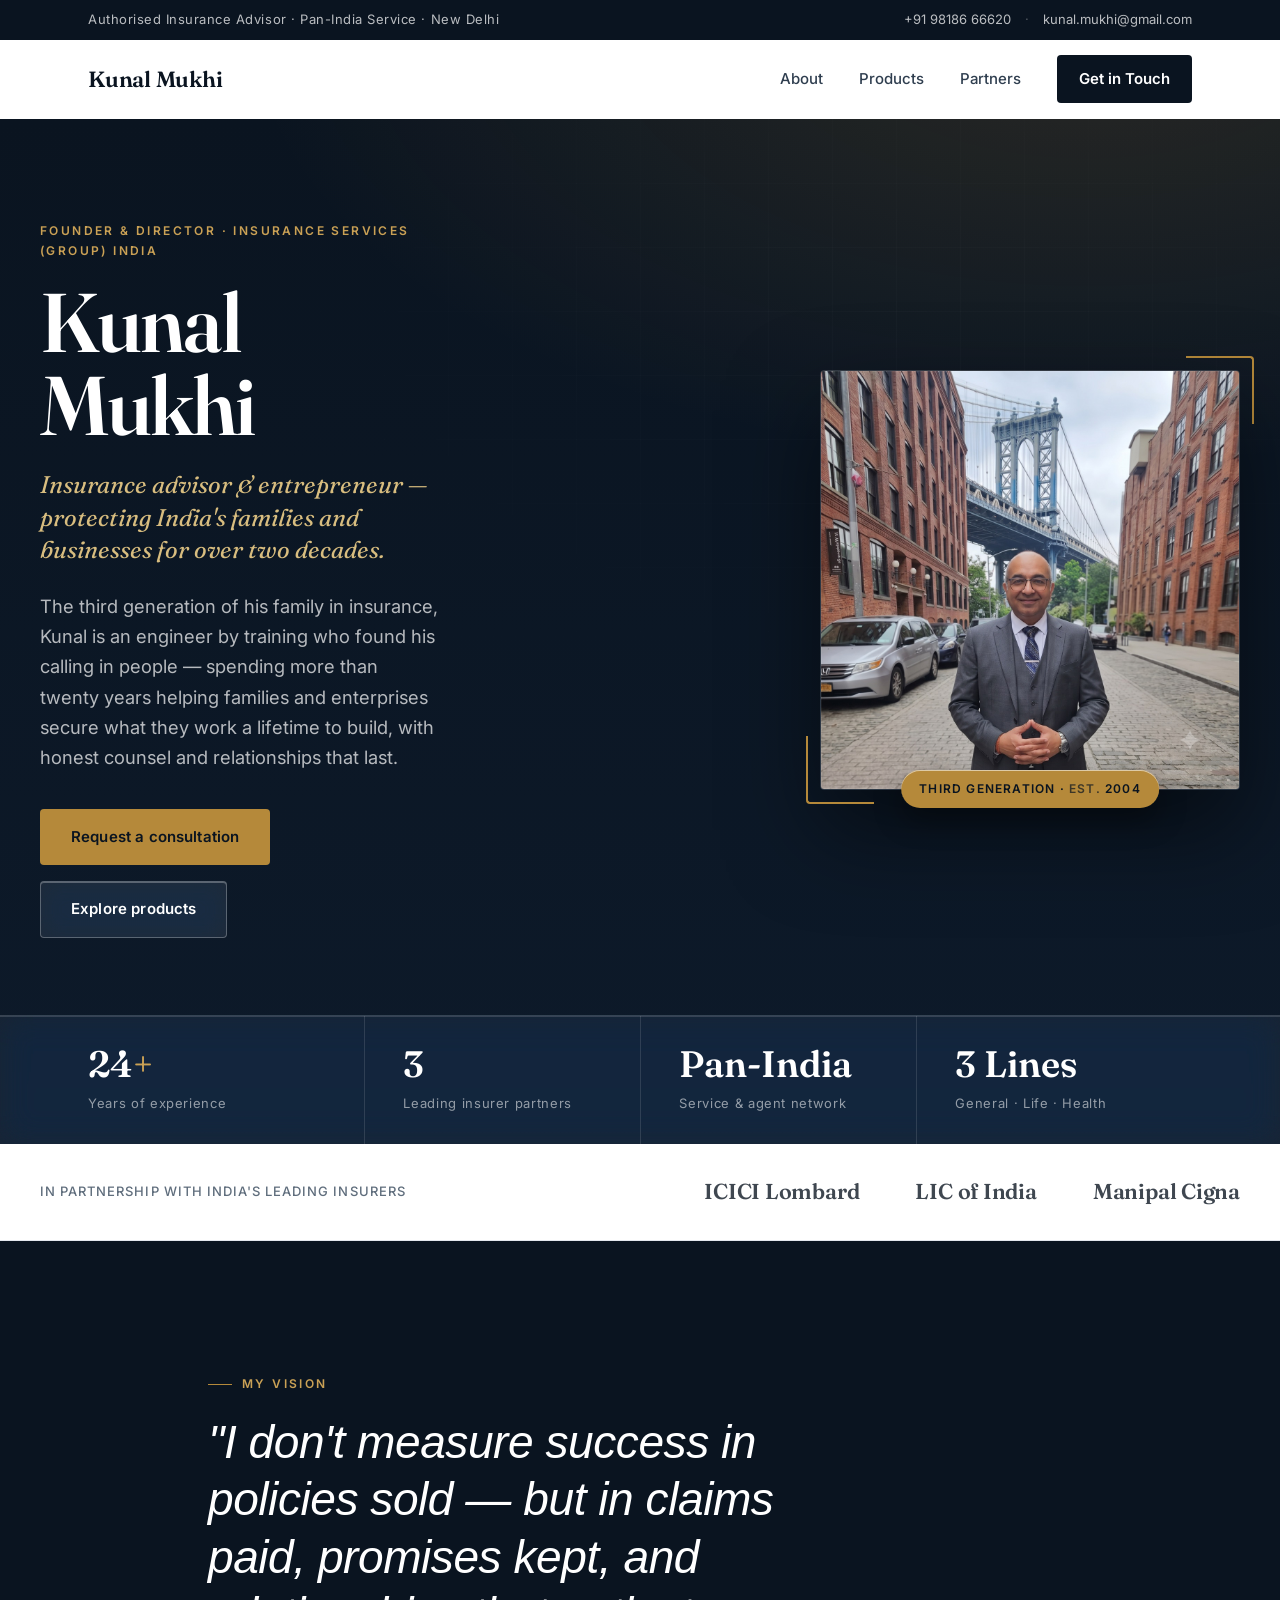
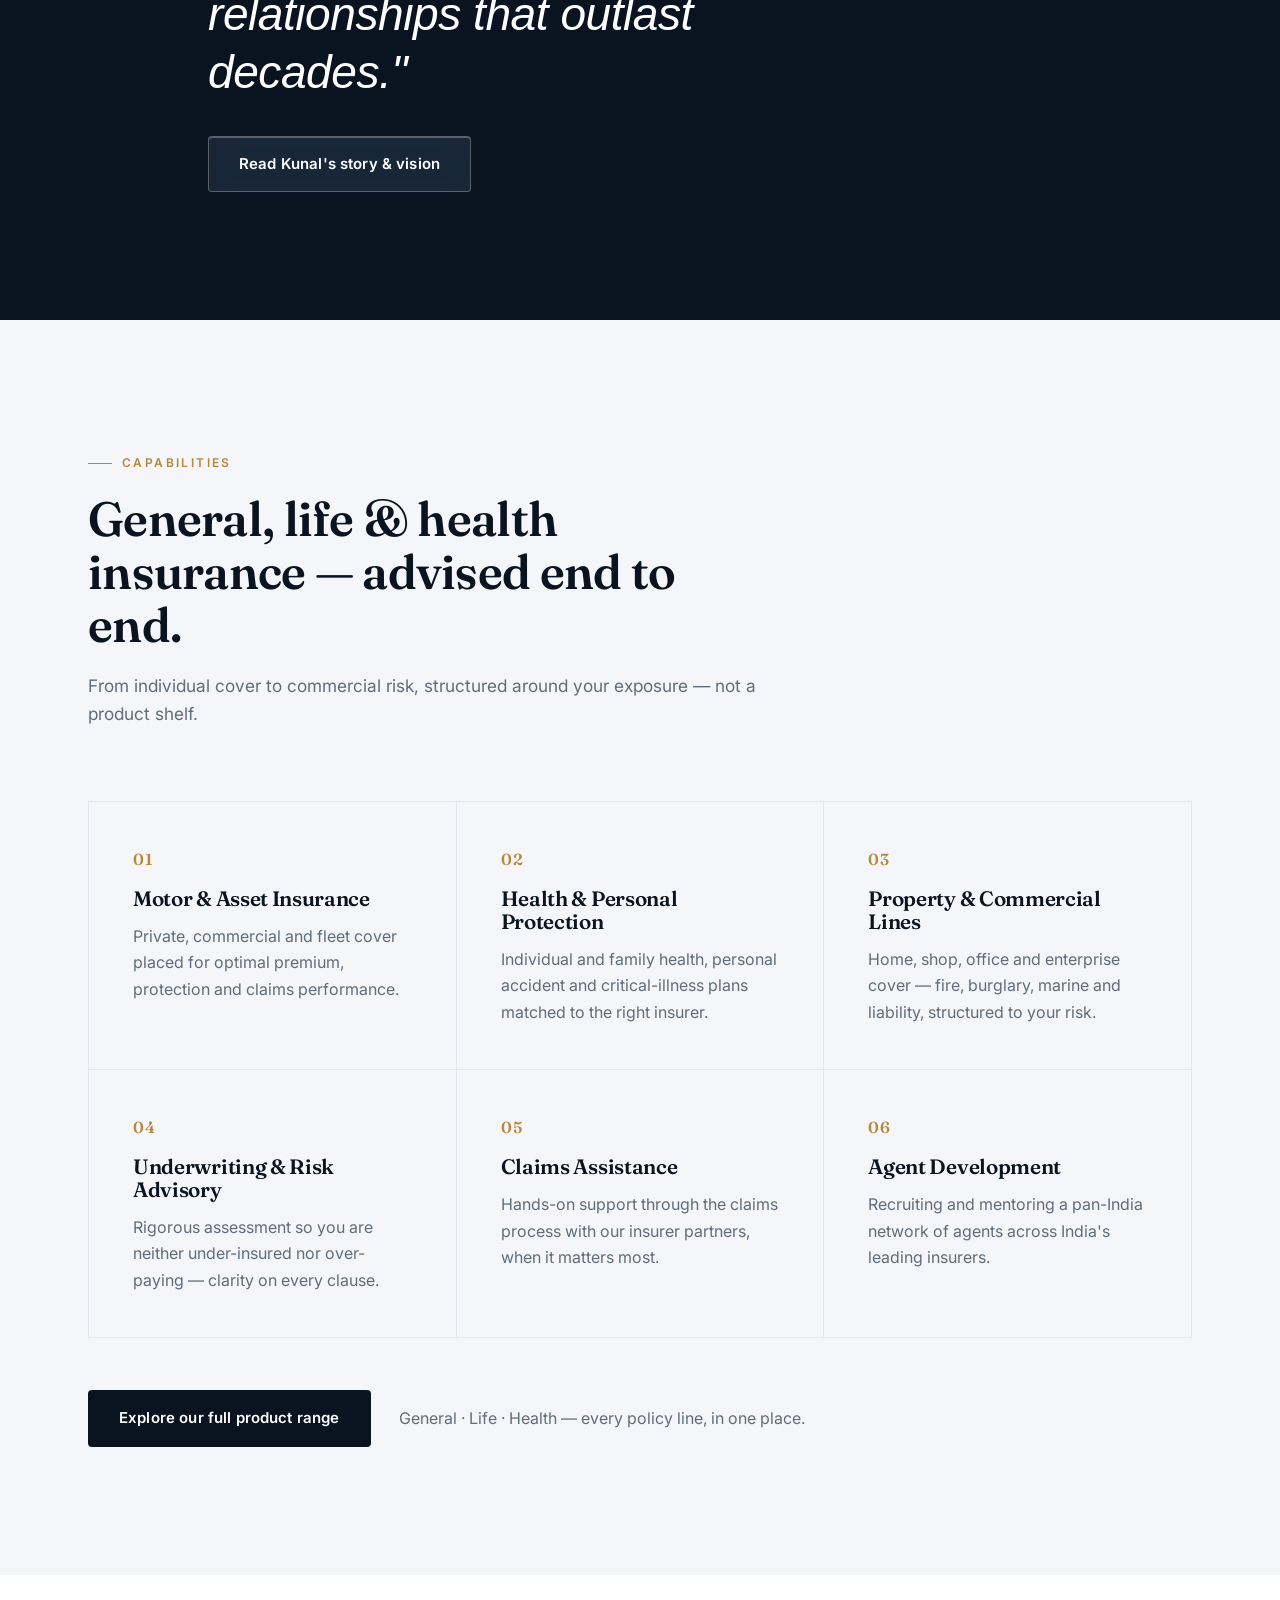
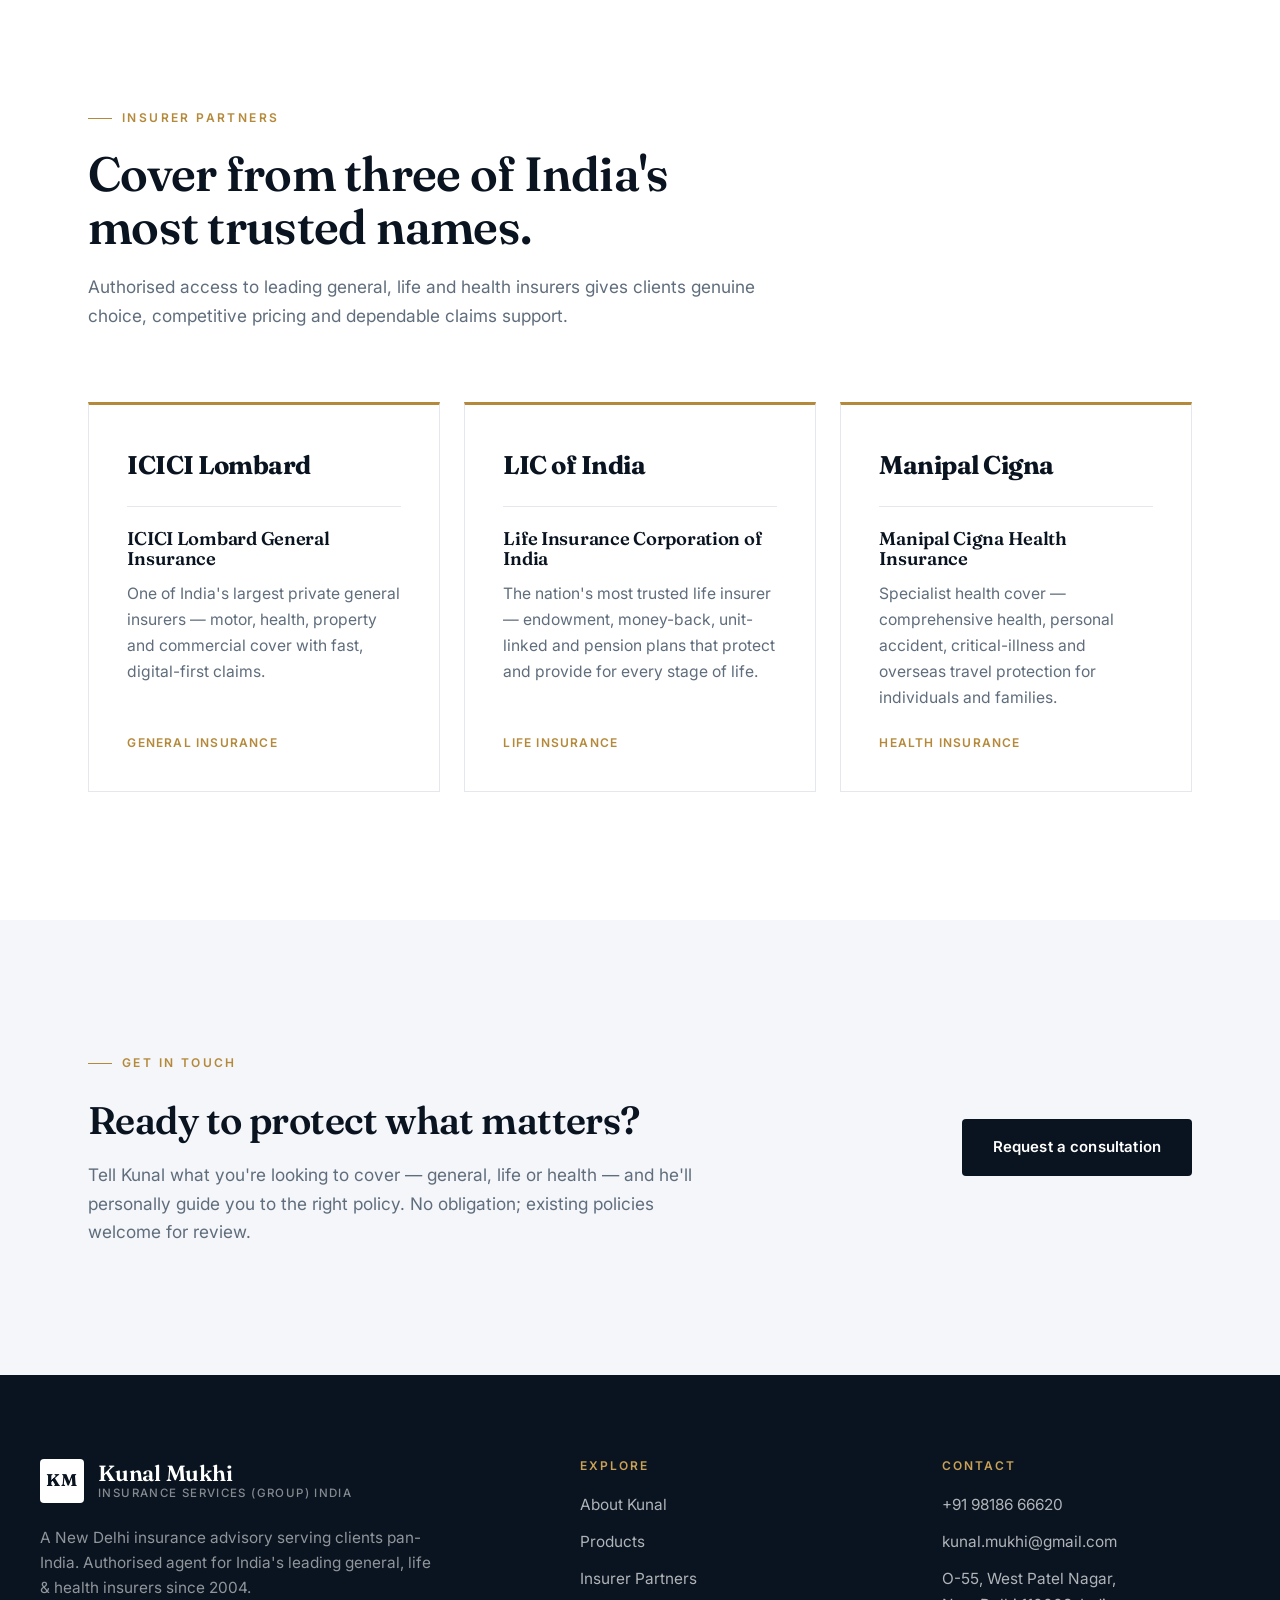
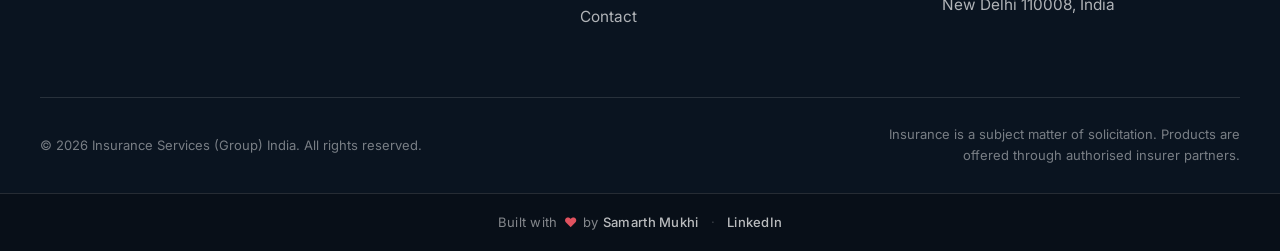
==== commit f251575c: "Restructure into multi-page site: Home · About · Products · Contact - Home trimmed to a concise land" ====
--- a/index.html
+++ b/index.html
@@ -30,11 +30,10 @@
         <span class="brand__name">Kunal Mukhi</span>
       </a>
       <nav class="nav__links" aria-label="Primary">
-        <a href="#vision">Vision</a>
-        <a href="#about">About</a>
+        <a href="about.html">About</a>
         <a href="products.html">Products</a>
         <a href="#partners">Partners</a>
-        <a href="#contact" class="nav__cta">Get in Touch</a>
+        <a href="contact.html" class="nav__cta">Get in Touch</a>
       </nav>
       <button class="nav__toggle" aria-label="Toggle menu" aria-expanded="false">
         <span></span><span></span><span></span>
@@ -56,8 +55,8 @@
           relationships that last.
         </p>
         <div class="hero__actions">
-          <a href="#vision" class="btn btn--gold">My vision</a>
-          <a href="#contact" class="btn btn--outline-light">Get in touch</a>
+          <a href="contact.html" class="btn btn--gold">Request a consultation</a>
+          <a href="products.html" class="btn btn--outline-light">Explore products</a>
         </div>
       </div>
       <div class="hero__portrait">
@@ -89,112 +88,12 @@
     </div>
   </section>
 
-  <!-- ===== Vision ===== -->
-  <section class="section section--dark vision" id="vision">
-    <div class="wrap">
-      <div class="section__head section__head--wide section__head--onDark">
-        <p class="kicker kicker--gold">My Vision</p>
-        <h2 class="vision__statement">"I don't measure success in policies sold — but in claims paid, promises kept, and relationships that outlast decades."</h2>
-      </div>
-      <div class="vision__body">
-        <div class="vision__text">
-          <p>
-            I am the third generation of my family to work in insurance, so I grew up knowing
-            that a policy is a promise. Yet even then, I saw too many families discover — at the
-            worst possible moment — that they were not truly protected. I founded Insurance
-            Services (Group) India to change that.
-          </p>
-          <p>
-            My vision is simple: that every Indian family and business, whatever their means,
-            has honest access to the right protection — explained in plain language and backed
-            by someone who answers when it matters most.
-          </p>
-          <p>
-            As I look ahead, I want to carry that standard across the country through a
-            nationwide network who share it — bringing the same integrity to the next
-            generation of Indian insurance.
-          </p>
-          <p class="vision__sign">Kunal Mukhi</p>
-          <p class="vision__sign-role">Founder &amp; Director</p>
-        </div>
-        <ul class="vision__pillars">
-          <li>
-            <span class="pillar__no">01</span>
-            <h3>Plain-spoken counsel</h3>
-            <p>Advice you can understand — no jargon, no pressure, no small print sprung on you later.</p>
-          </li>
-          <li>
-            <span class="pillar__no">02</span>
-            <h3>Protection that pays</h3>
-            <p>Cover designed to hold up when it's tested. The measure of insurance is the claim, not the sale.</p>
-          </li>
-          <li>
-            <span class="pillar__no">03</span>
-            <h3>Relationships for life</h3>
-            <p>I look after clients for decades — and their children after them. Trust is the whole business.</p>
-          </li>
-        </ul>
-      </div>
-    </div>
-  </section>
-
-  <!-- ===== About ===== -->
-  <section class="section" id="about">
-    <div class="wrap grid-split">
-      <div class="section__head">
-        <p class="kicker">About Kunal</p>
-        <h2>An engineer who found his calling in protecting people.</h2>
-        <p class="section__sub">
-          The third generation of his family in insurance — carrying a legacy of protecting
-          people, built one relationship at a time.
-        </p>
-      </div>
-      <div class="prose">
-        <p>
-          Insurance is in Kunal's blood. As the <strong>third generation</strong> of his family
-          to make protecting people their life's work, he grew up understanding that a policy is
-          a promise — and that a family's trust, once earned, is a responsibility carried across
-          generations.
-        </p>
-        <p>
-          Kunal Mukhi began his own chapter in insurance in 2003, mastering marketing and
-          risk management from first principles. In 2004 he founded
-          <strong>Insurance Services (Group) India</strong> and has since spent more than
-          two decades building a pan-India network of agents and a dependable book of
-          general, life and health business.
-        </p>
-        <p>
-          Today, as an authorised advisor across leading general, life and health insurers,
-          the firm places the right cover with the right underwriter — never the other way
-          around.
-        </p>
-        <blockquote>
-          "Be silent as to services you have rendered, but speak of favours you have received."
-        </blockquote>
-        <p class="prose__sign">— Kunal Mukhi, Founder &amp; Director</p>
-      </div>
-    </div>
-  </section>
-
-  <!-- ===== Stats band ===== -->
-  <section class="band">
-    <div class="wrap band__grid">
-      <div class="band__item">
-        <span class="band__num">2004</span>
-        <span class="band__label">Firm established in New Delhi</span>
-      </div>
-      <div class="band__item">
-        <span class="band__num">24<em>+ yrs</em></span>
-        <span class="band__label">Of personal experience</span>
-      </div>
-      <div class="band__item">
-        <span class="band__num">3</span>
-        <span class="band__label">Leading insurer relationships</span>
-      </div>
-      <div class="band__item">
-        <span class="band__num">B.Tech</span>
-        <span class="band__label">Engineer-led underwriting rigour</span>
-      </div>
+  <!-- ===== Vision snapshot ===== -->
+  <section class="section section--dark vision vision-snap" id="vision">
+    <div class="wrap vision-snap__inner">
+      <p class="kicker kicker--gold">My Vision</p>
+      <blockquote class="vision__statement">"I don't measure success in policies sold — but in claims paid, promises kept, and relationships that outlast decades."</blockquote>
+      <a href="about.html#vision" class="btn btn--outline-light">Read Kunal's story &amp; vision</a>
     </div>
   </section>
 
@@ -279,114 +178,15 @@
     </div>
   </section>
 
-  <!-- ===== Track record / timeline ===== -->
-  <section class="section section--dark" id="record">
-    <div class="wrap grid-split">
-      <div class="section__head section__head--onDark">
-        <p class="kicker kicker--gold">Track Record</p>
-        <h2>Two decades. One standard.</h2>
-        <p class="section__sub">A career defined by relationships, integrity and results.</p>
-      </div>
-      <ol class="timeline">
-        <li class="tl">
-          <span class="tl__year">2003</span>
-          <h3>Entered the profession</h3>
-          <p class="tl__org">Beginning in insurance</p>
-          <p>Began in insurance, mastering marketing and risk management from first principles — the foundation of the practice.</p>
-        </li>
-        <li class="tl">
-          <span class="tl__year">2004</span>
-          <h3>Founded the firm</h3>
-          <p class="tl__org">Insurance Services (Group) India · New Delhi</p>
-          <p>Established the firm to give families and businesses honest, independent access to the right cover.</p>
-        </li>
-        <li class="tl">
-          <span class="tl__year">2004 — Present</span>
-          <h3>Founder &amp; Director</h3>
-          <p class="tl__org">Insurance Services (Group) India</p>
-          <p>Grew a dependable book across general, life and health, and built a pan-India network of agents and service.</p>
-        </li>
-        <li class="tl">
-          <span class="tl__year">Today</span>
-          <h3>Authorised advisor</h3>
-          <p class="tl__org">ICICI Lombard · LIC of India · Manipal Cigna</p>
-          <p>Places general, life and health cover with three of India's most trusted insurers, backed by hands-on claims support.</p>
-        </li>
-      </ol>
-    </div>
-  </section>
-
-  <!-- ===== Contact ===== -->
-  <section class="section section--alt" id="contact">
-    <div class="wrap contact">
-      <div class="contact__intro">
-        <p class="kicker">Request a Consultation</p>
-        <h2>Let's find the right cover for you.</h2>
-        <p class="section__sub">
-          Share a few details and Kunal will personally respond — typically within one
-          business day. No obligation; existing policies welcome for review.
-        </p>
-        <ul class="contact__list">
-          <li>
-            <span class="contact__k">Telephone</span>
-            <a class="contact__v" href="tel:+919818666620">+91 98186 66620</a>
-          </li>
-          <li>
-            <span class="contact__k">Email</span>
-            <a class="contact__v" href="mailto:kunal.mukhi@gmail.com">kunal.mukhi@gmail.com</a>
-          </li>
-          <li>
-            <span class="contact__k">Office</span>
-            <span class="contact__v">O-55, West Patel Nagar,<br />New Delhi 110008, India</span>
-          </li>
-          <li>
-            <span class="contact__k">LinkedIn</span>
-            <a class="contact__v" href="https://www.linkedin.com/in/kunalmukhi-83765b1a" target="_blank" rel="noopener">in/kunalmukhi</a>
-          </li>
-        </ul>
-      </div>
-
-      <div class="formcard">
-        <form id="contactForm" class="form" novalidate>
-          <div class="field">
-            <label for="name">Full name <span aria-hidden="true">*</span></label>
-            <input type="text" id="name" name="name" autocomplete="name" required />
-          </div>
-          <div class="field-row">
-            <div class="field">
-              <label for="email">Email <span aria-hidden="true">*</span></label>
-              <input type="email" id="email" name="email" autocomplete="email" required />
-            </div>
-            <div class="field">
-              <label for="phone">Phone</label>
-              <input type="tel" id="phone" name="phone" autocomplete="tel" />
-            </div>
-          </div>
-          <div class="field">
-            <label for="interest">Area of interest</label>
-            <select id="interest" name="interest">
-              <option value="General Insurance (Motor / Property)">General Insurance (Motor / Property)</option>
-              <option value="Life Insurance">Life Insurance</option>
-              <option value="Health Insurance">Health Insurance</option>
-              <option value="Policy Review / Advice">Policy Review / Advice</option>
-              <option value="Become an Agent">Become an Agent</option>
-              <option value="Other">Other</option>
-            </select>
-          </div>
-          <div class="field">
-            <label for="message">How can we help? <span aria-hidden="true">*</span></label>
-            <textarea id="message" name="message" rows="4" required></textarea>
-          </div>
-          <!-- honeypot: hidden from users, catches bots -->
-          <input type="checkbox" name="botcheck" class="hp" tabindex="-1" autocomplete="off" />
-          <button type="submit" class="btn btn--dark form__submit">
-            <span class="form__submit-label">Send request</span>
-            <span class="form__spinner" aria-hidden="true"></span>
-          </button>
-          <p class="form__note">By submitting, you consent to be contacted about your enquiry. Your details are never shared.</p>
-          <p class="form__status" role="status" aria-live="polite"></p>
-        </form>
-      </div>
+  <!-- ===== Contact CTA ===== -->
+  <section class="section section--alt prod-cta" id="contact">
+    <div class="wrap prod-cta__inner">
+      <div>
+        <p class="kicker">Get in touch</p>
+        <h2>Ready to protect what matters?</h2>
+        <p class="section__sub">Tell Kunal what you're looking to cover — general, life or health — and he'll personally guide you to the right policy. No obligation; existing policies welcome for review.</p>
+      </div>
+      <a href="contact.html" class="btn btn--dark">Request a consultation</a>
     </div>
   </section>
 
@@ -408,11 +208,10 @@
       </div>
       <nav class="footer__col" aria-label="Sections">
         <h4>Explore</h4>
-        <a href="#vision">My Vision</a>
-        <a href="#about">About Kunal</a>
+        <a href="about.html">About Kunal</a>
         <a href="products.html">Products</a>
         <a href="#partners">Insurer Partners</a>
-        <a href="#record">Track Record</a>
+        <a href="contact.html">Contact</a>
       </nav>
       <div class="footer__col">
         <h4>Contact</h4>
--- a/styles.css
+++ b/styles.css
@@ -404,9 +404,14 @@
 
 /* ===== Product CTA band ===== */
 .prod-cta__inner { display: flex; align-items: center; justify-content: space-between; gap: 28px 40px; flex-wrap: wrap; }
-.prod-cta__inner > div { max-width: 620px; }
-.prod-cta h2 { color: var(--white); font-size: clamp(1.7rem, 3.2vw, 2.4rem); margin-top: 6px; }
-.prod-cta .section__sub { color: rgba(255,255,255,.62); }
+.prod-cta__inner > div { max-width: 640px; }
+.prod-cta h2 { font-size: clamp(1.7rem, 3.2vw, 2.4rem); margin-top: 6px; }
+.section--dark.prod-cta h2 { color: var(--white); }
+.section--dark.prod-cta .section__sub { color: rgba(255,255,255,.62); }
+
+/* ===== Vision snapshot (home) ===== */
+.vision-snap__inner { max-width: 960px; }
+.vision-snap .vision__statement { margin-bottom: 34px; max-width: 24ch; }
 
 /* ===== Responsive ===== */
 @media (max-width: 900px) {
